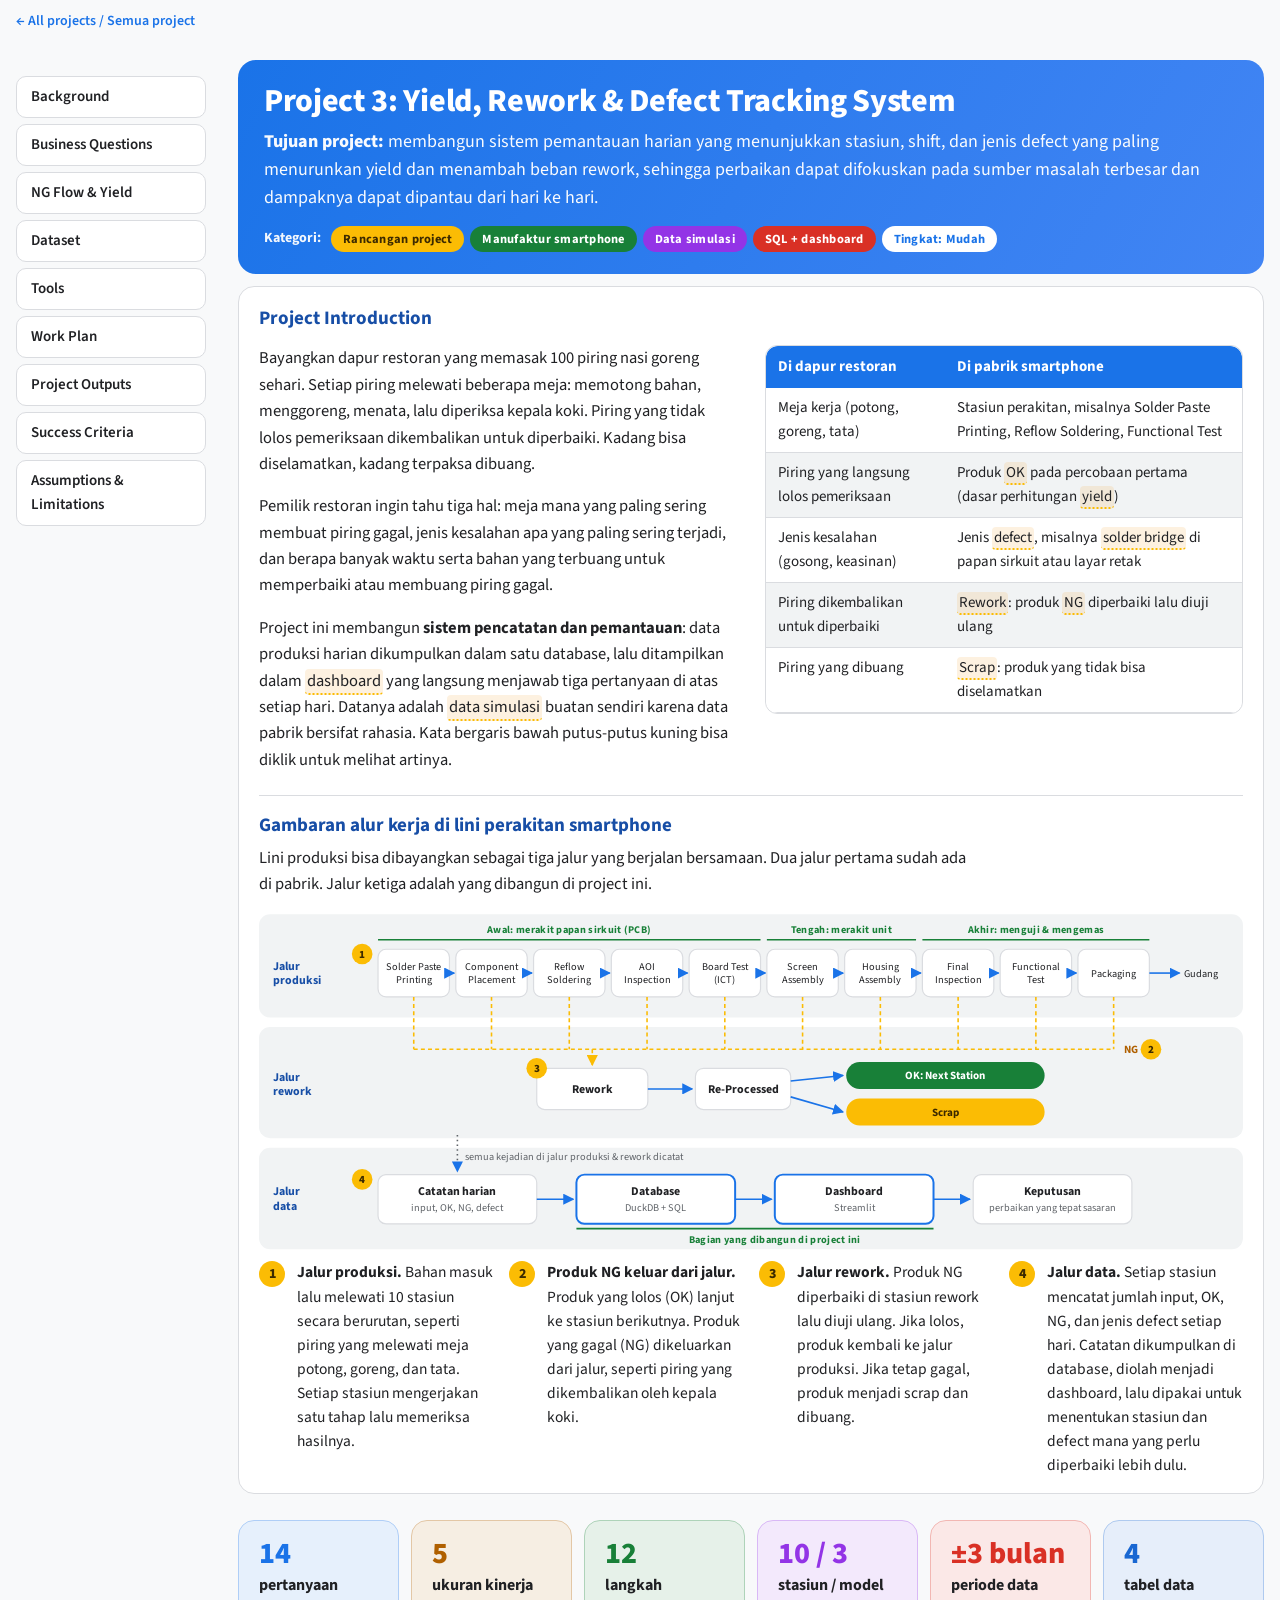
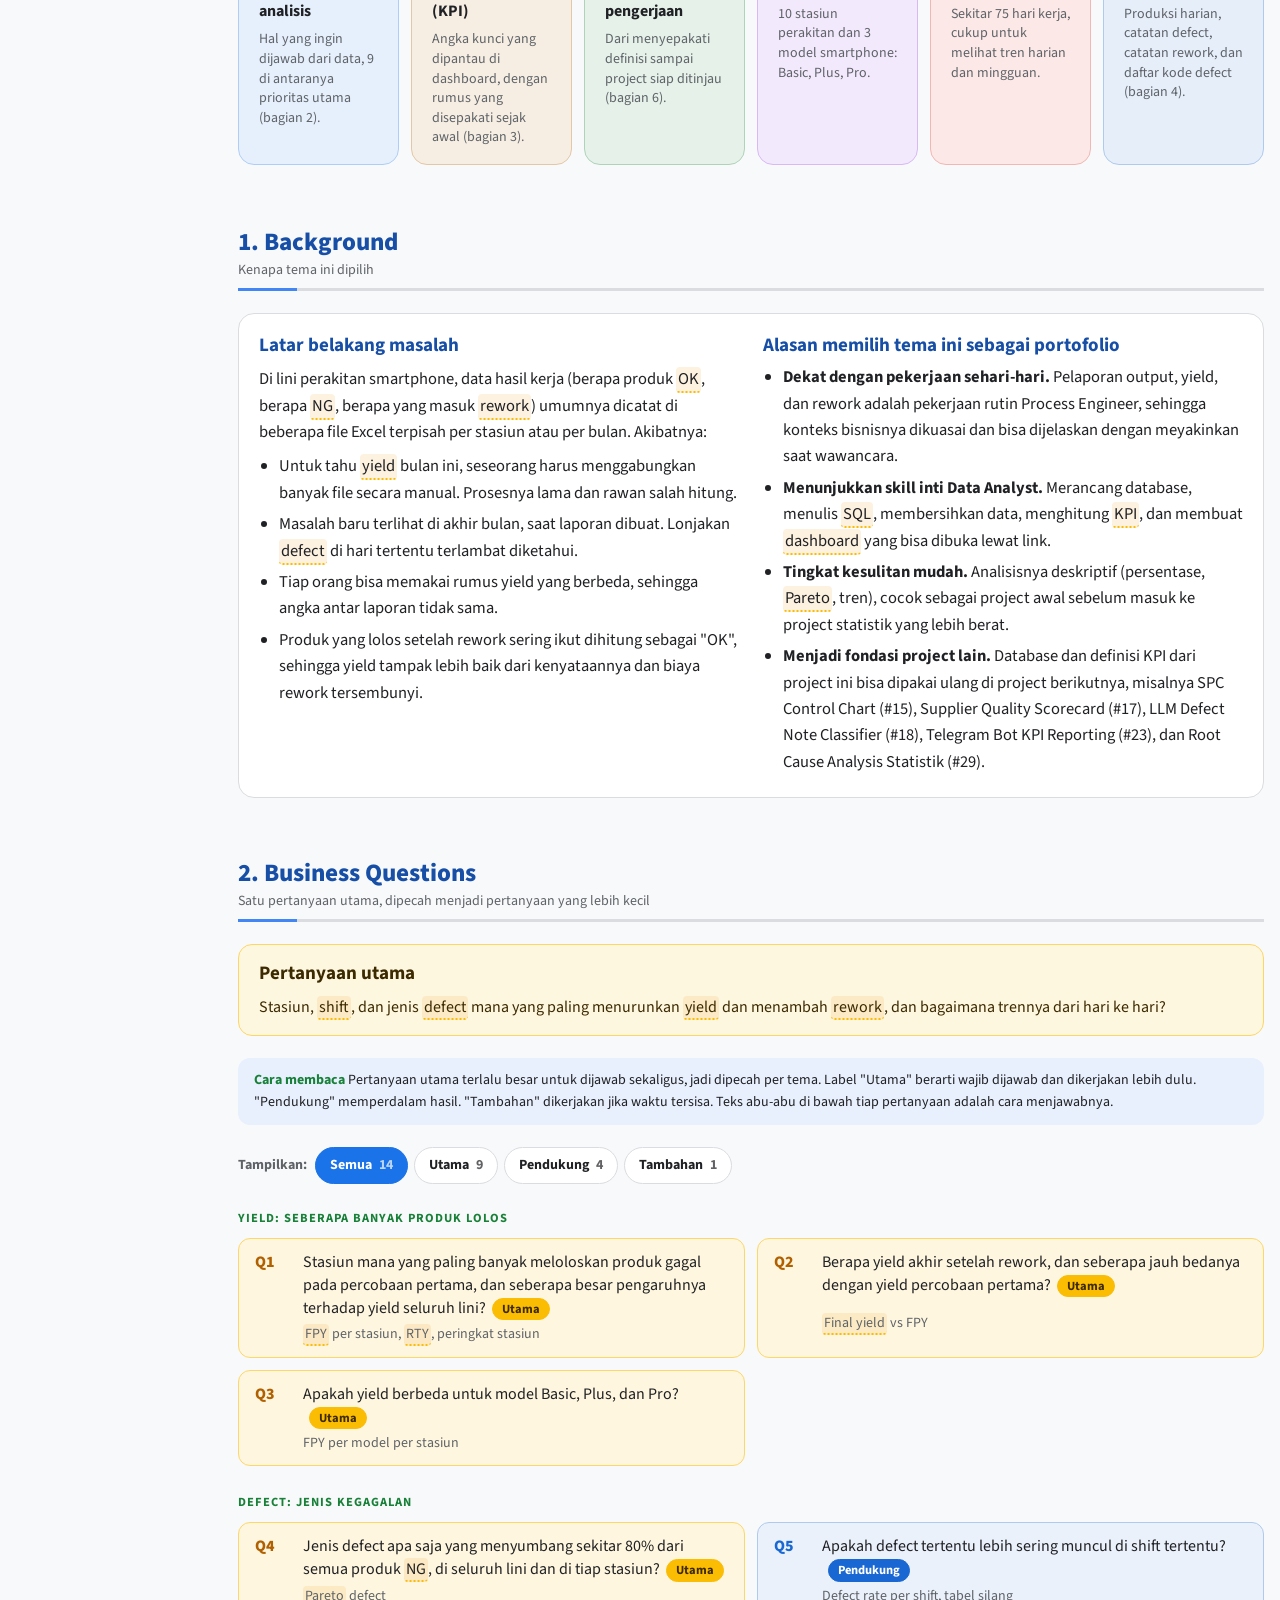
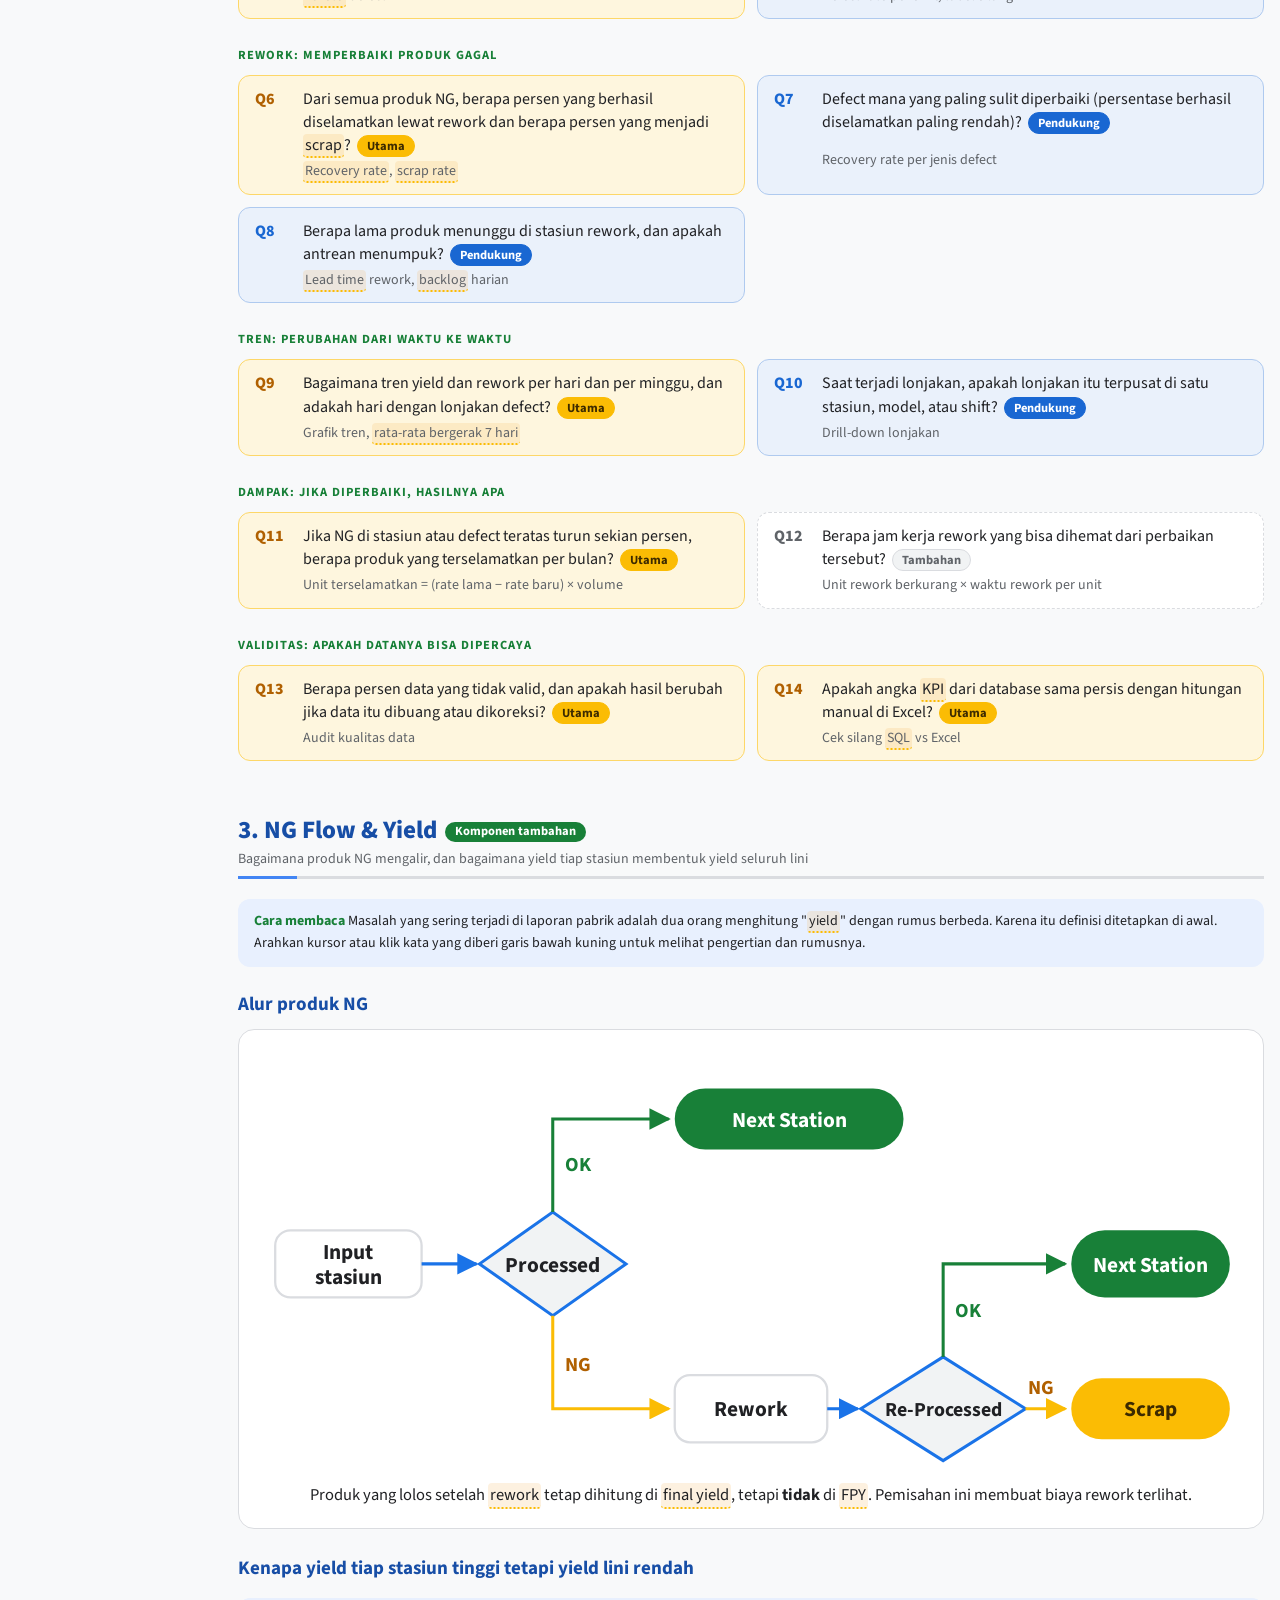
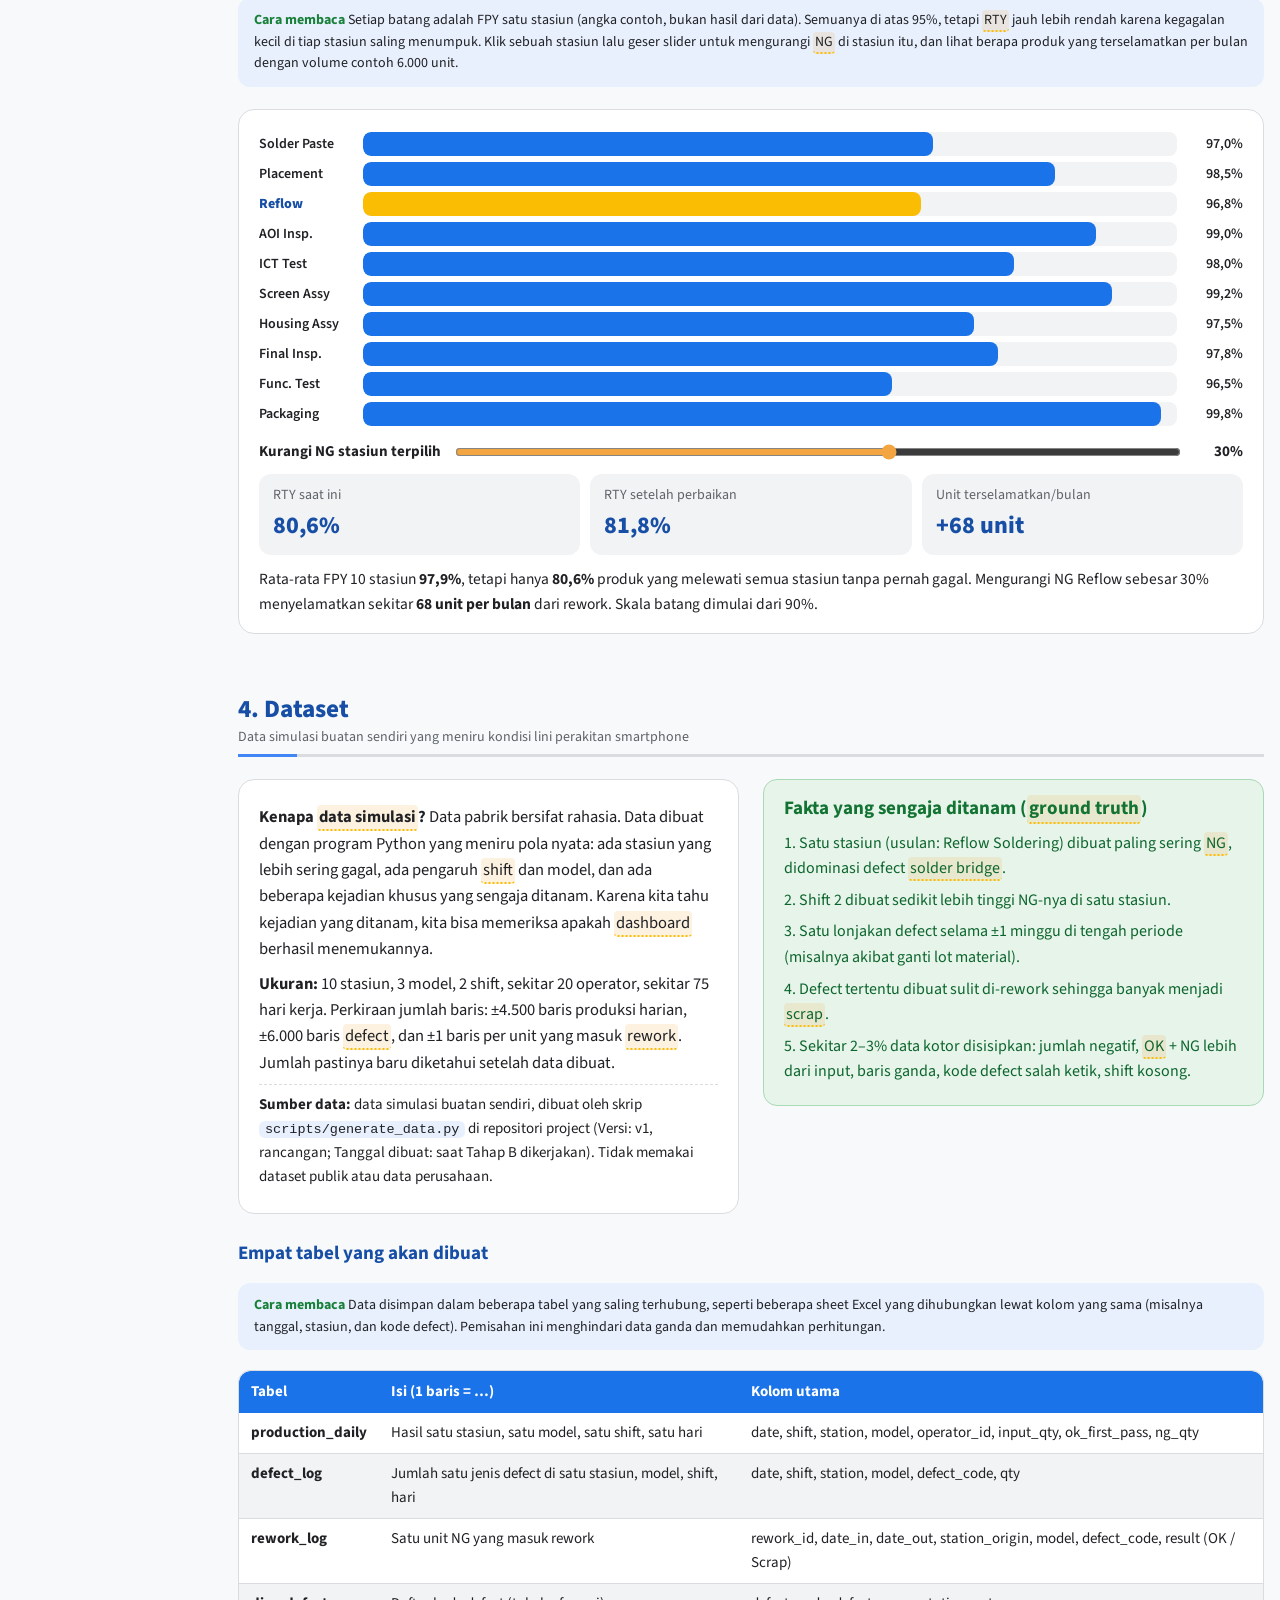
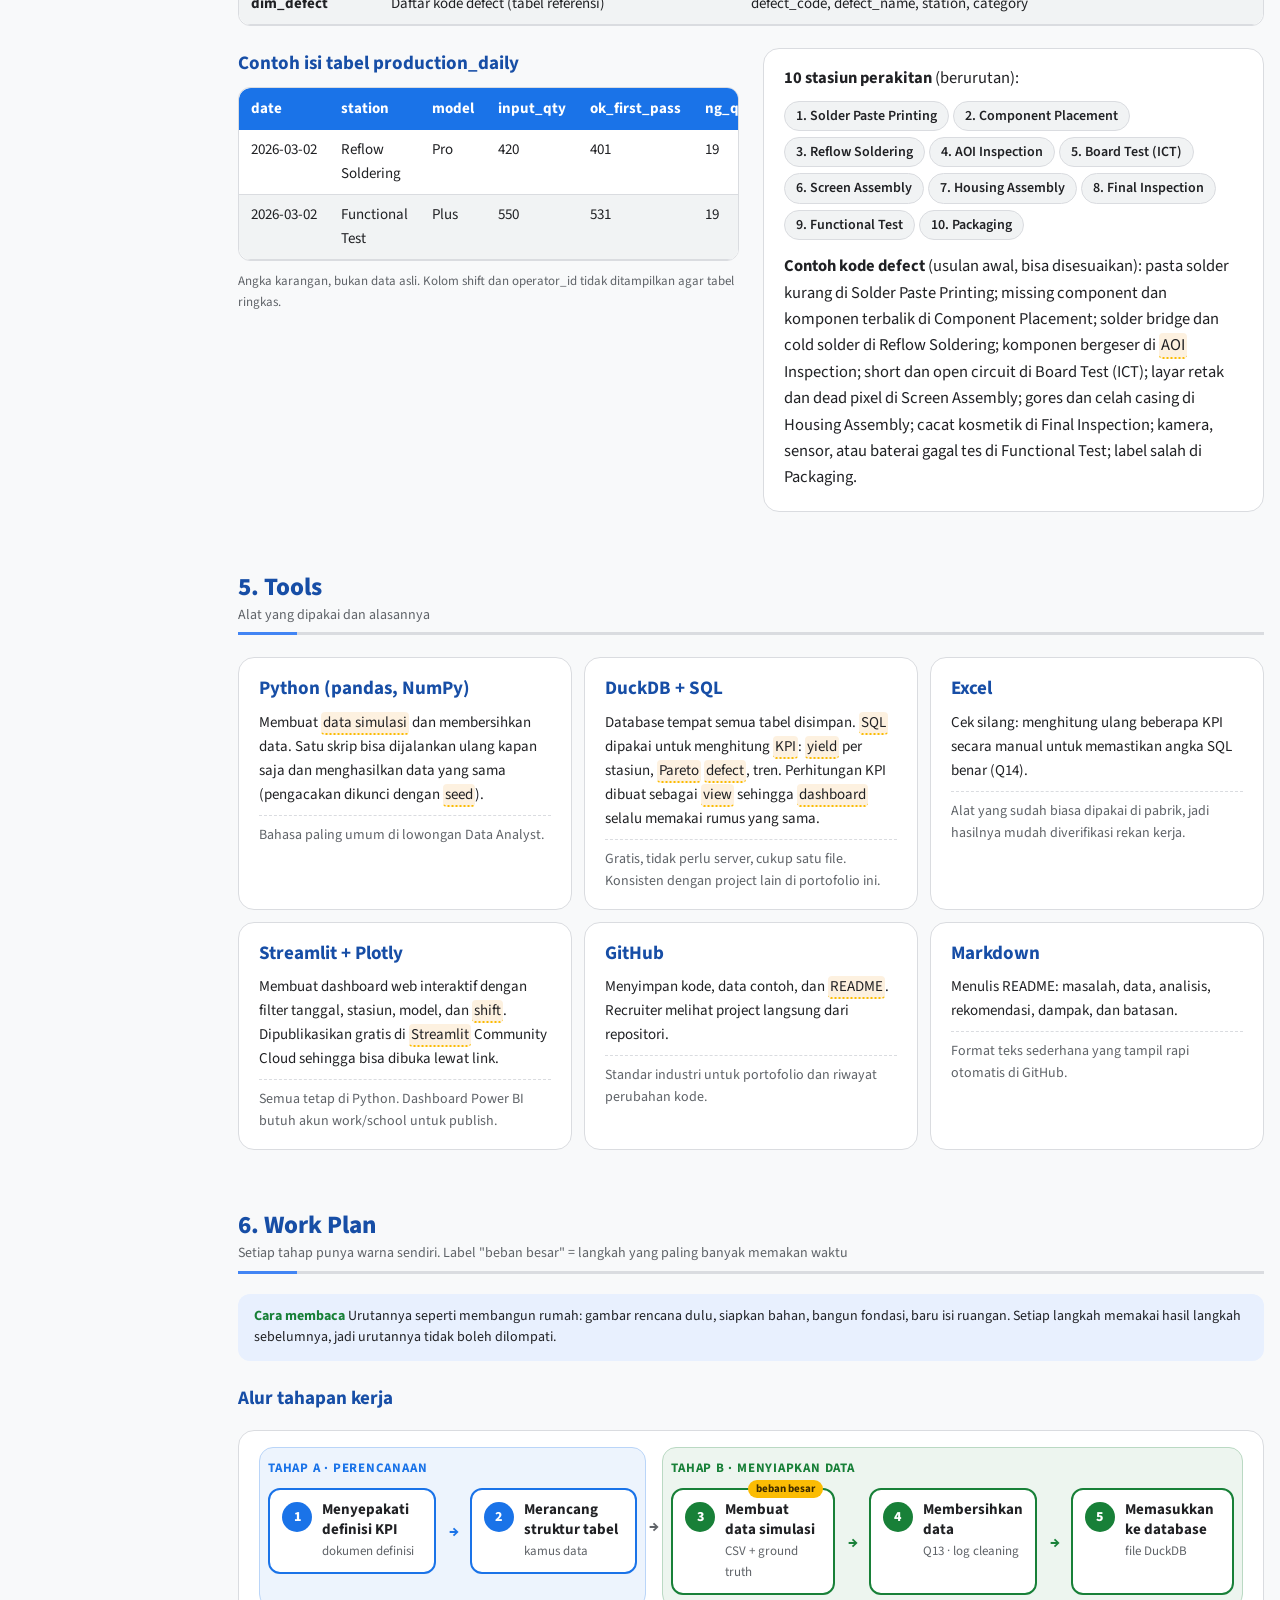
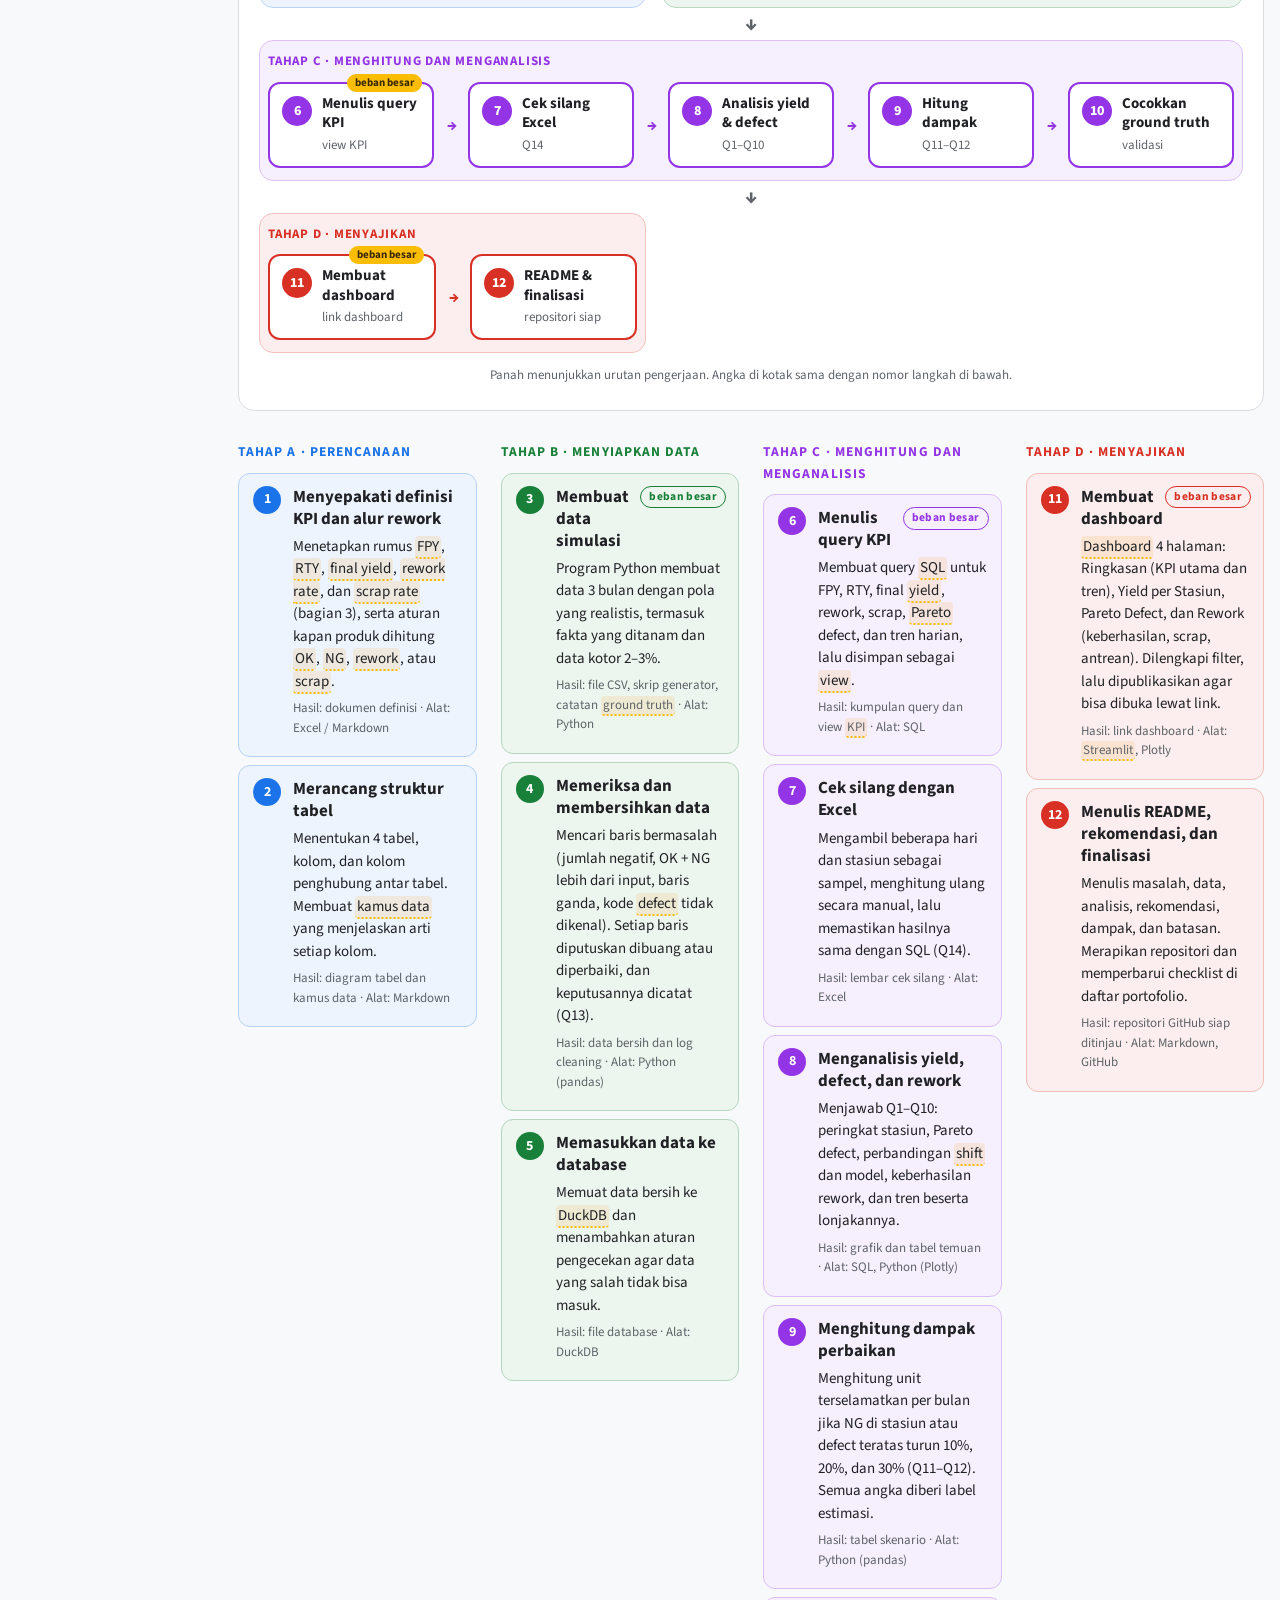
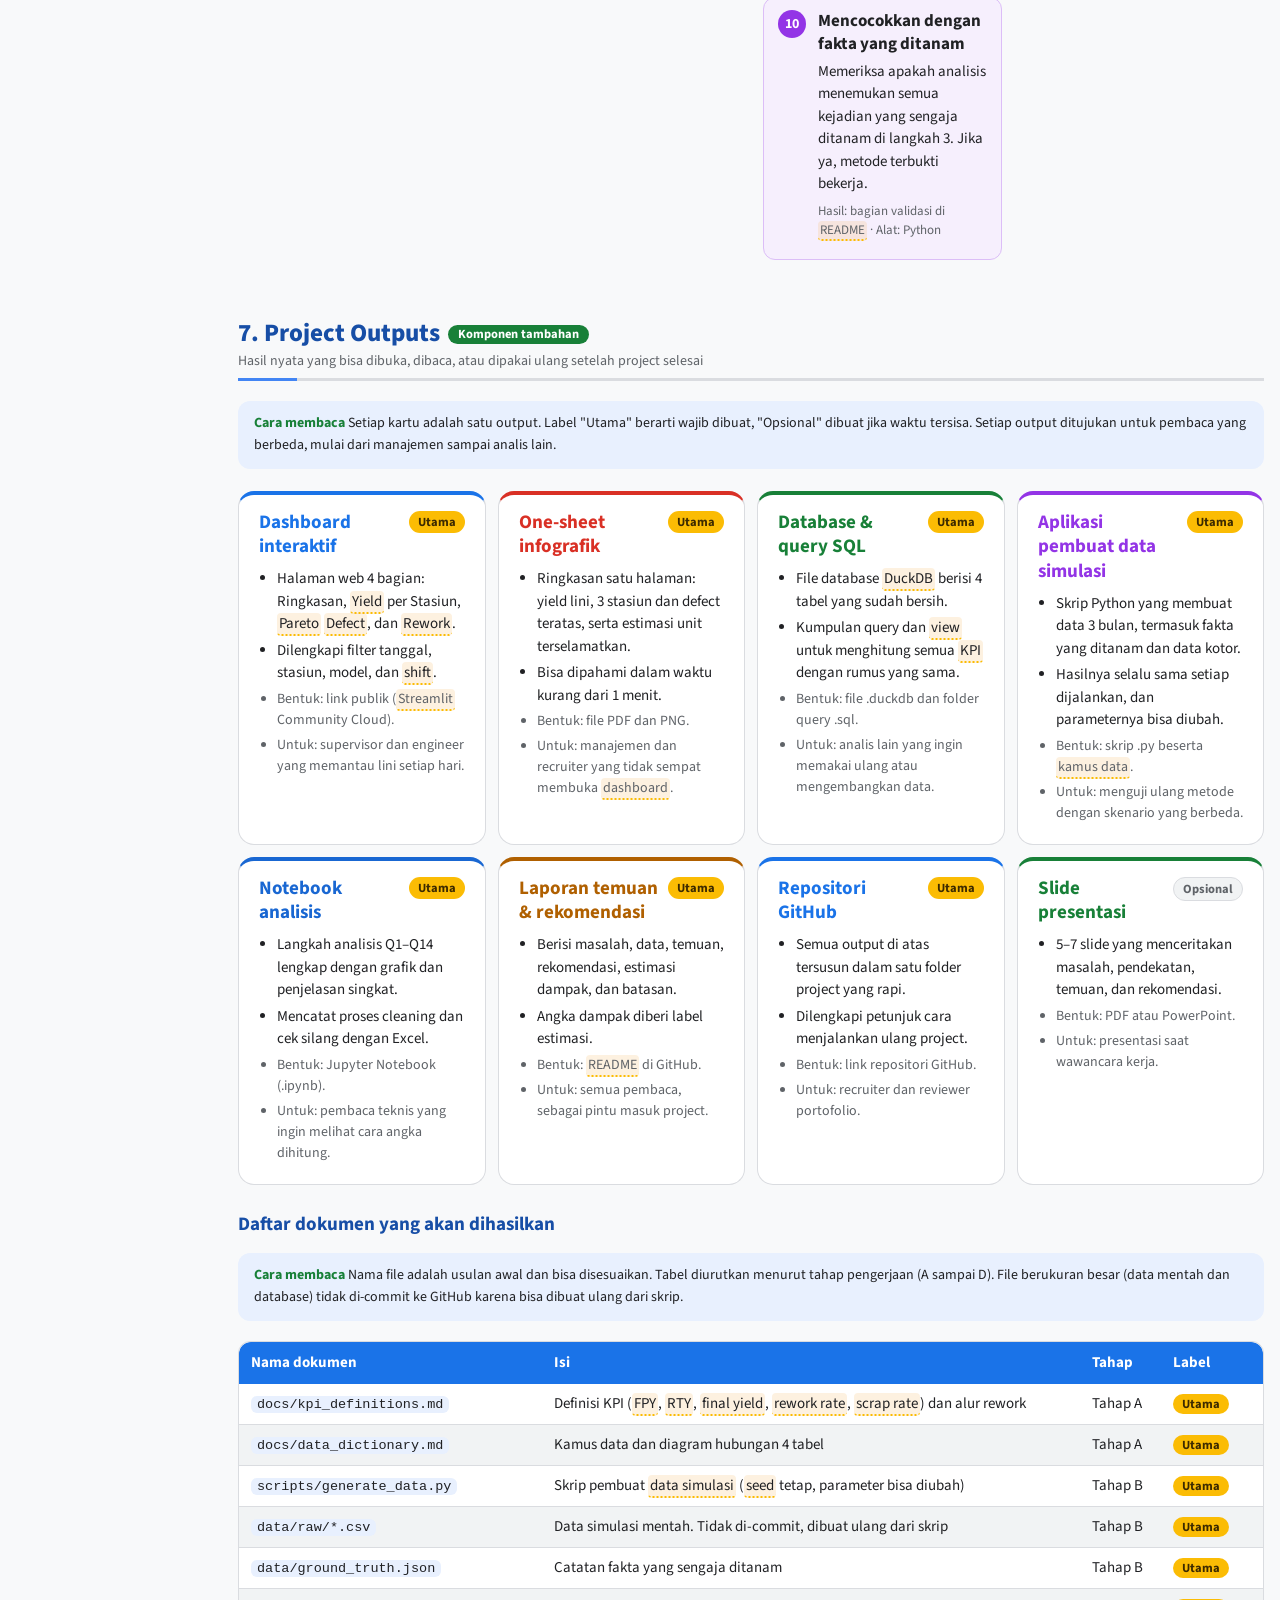
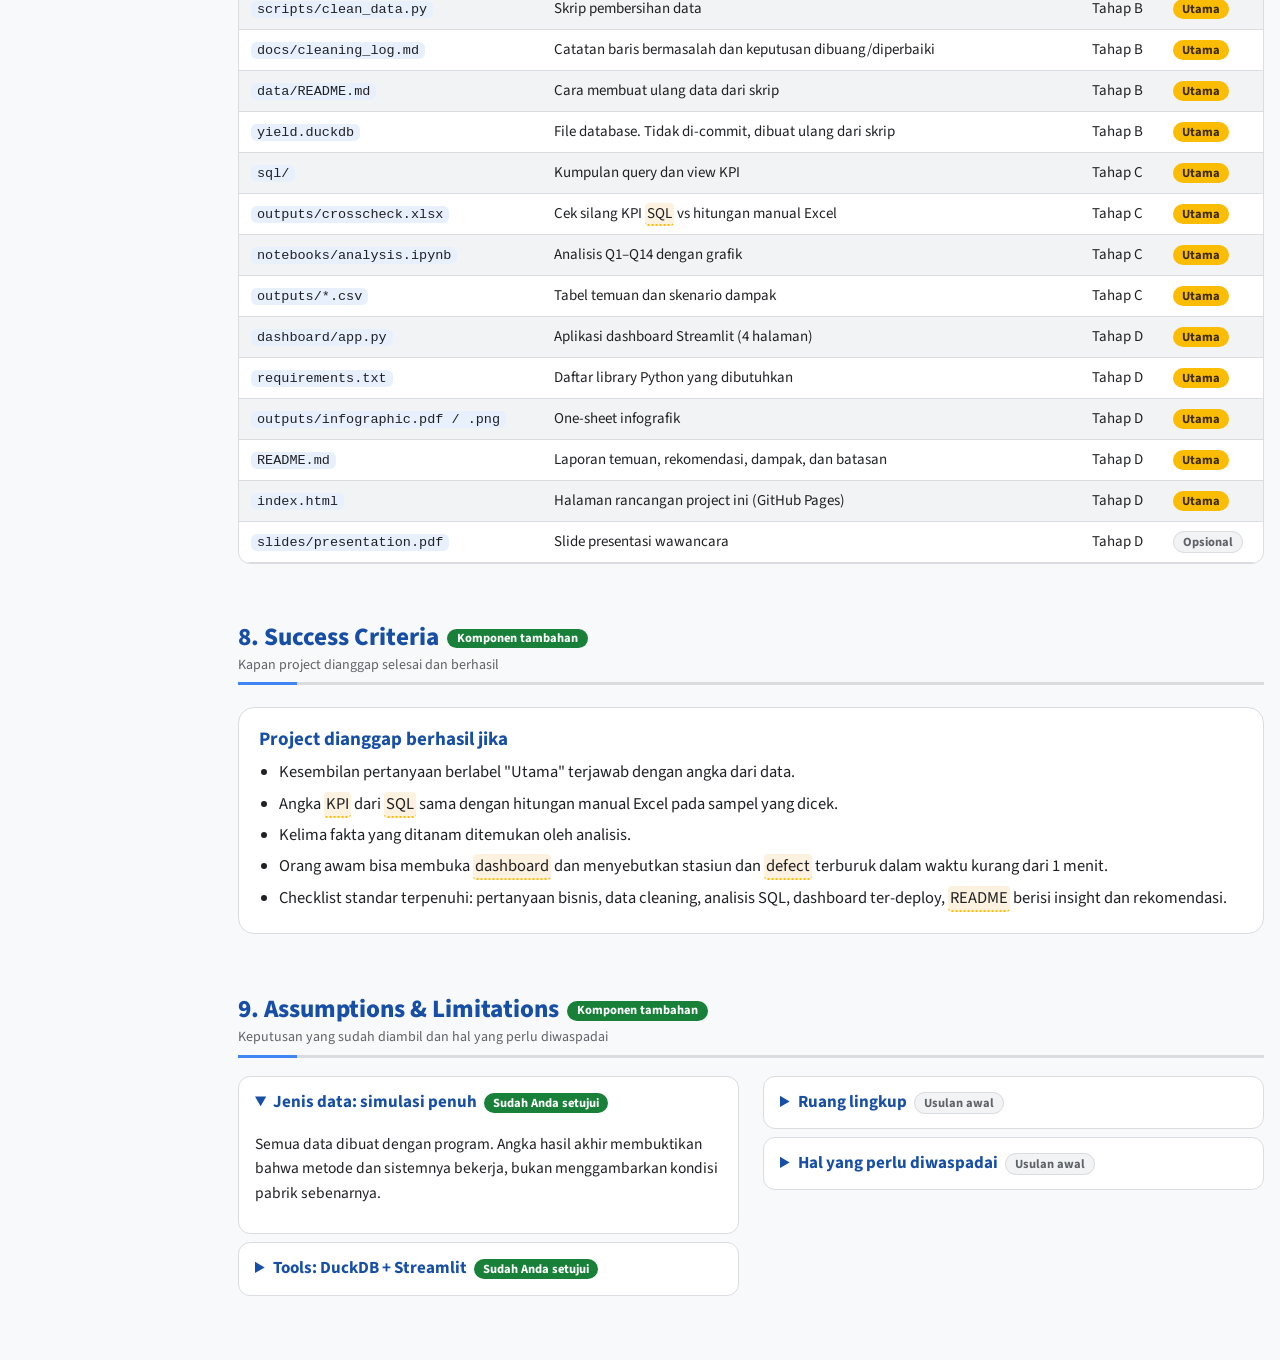
==== index.html @ 868b6bdb "Add Project 3 design page and README Co-Authored-By: Claude Opus 5.5 <noreply@anthropic.com> Claude-" ====
<!doctype html><html><head><meta charset=utf8><meta name=viewport content="width=device-width,initial-scale=1,viewport-fit=cover"><style>:root{color-scheme:light;box-sizing:border-box;padding-top:env(safe-area-inset-top,0px);padding-bottom:env(safe-area-inset-bottom,0px)}html{scroll-padding-top:env(safe-area-inset-top,0px)}body{margin:0;padding:0;font:14px -apple-system,BlinkMacSystemFont,sans-serif;background:#fff;color:#000}img{max-width:100%}[hidden]:not([hidden=until-found i]){display:none!important}</style></head><body>
<a href="https://bagusbernadi.github.io/" style="display:inline-block;margin:12px 16px;font:600 14px/1.4 'Source Sans 3',Arial,sans-serif;color:#1A73E8;text-decoration:none">← All projects / Semua project</a>
<title>Project 3: Yield, Rework &amp; Defect Tracking</title>
<meta name="claude:viewport-fit-sides" content="cover">
<meta name="description" content="Rancangan project portofolio Data Analyst: sistem pelacakan yield, rework, dan defect perakitan smartphone dengan SQL dan dashboard.">
<link rel="preconnect" href="https://fonts.googleapis.com"><link rel="preconnect" href="https://fonts.gstatic.com" crossorigin>
<link rel="stylesheet" href="https://fonts.googleapis.com/css2?family=Source+Sans+3:wght@400;600;700;800&display=swap">
<style>
/* Layout: tema terang ala Google (single theme, sengaja): latar putih keabuan, kartu putih;
   biru = struktur, kuning = penanda utama, hijau = info pendukung, merah = aksen.
   Skala huruf: H1 32 · H2 25 · H3 19 · body 16.5 · keterangan 14 · label 12.5 */
:root{color-scheme:light;
--bg:#F8F9FA;--card:#FFFFFF;--sub:#F1F3F4;--line:#DADCE0;
--ink:#202124;--head:#174EA6;--mut:#5F6368;
--navy:#1A73E8;--navy-ink:#FFFFFF;--teal:#188038;--amber:#FBBC04;--amber-ink:#3C2A00;--bar:#1A73E8;--soft:#E8F0FE;
--gb:#4285F4;--gr:#EA4335;--gy:#FBBC04;--gg:#34A853;
--navyH:#1A73E8;--amberH:#B06000;--tealH:#188038;--plumH:#9334E6;--roseH:#D93025;--skyH:#1967D2;--onph:#fff;
--f:"Source Sans 3",Calibri,Carlito,"Segoe UI",Arial,sans-serif;
--h1:clamp(26px,2.6vw,32px);--h2:clamp(21px,2vw,25px);--h3:19px;--body:16.5px;--small:14px;--label:12.5px}
[hidden]{display:none!important}
*{box-sizing:border-box}html{scroll-padding-top:64px;scroll-behavior:smooth}
body{margin:0;background:var(--bg);color:var(--ink);font:400 var(--body)/1.6 var(--f)}
body::before{content:"";position:fixed;inset:0 0 auto;height:env(safe-area-inset-top,0px);background:var(--bg);z-index:10}
main{max-width:880px;margin:0 auto;padding-block:16px 56px;padding-left:max(16px,env(safe-area-inset-left,0px));padding-right:max(16px,env(safe-area-inset-right,0px))}
b,strong{font-weight:700}
nav{position:sticky;top:env(safe-area-inset-top,0px);z-index:9;background:var(--bg);padding:8px 0;display:flex;gap:6px;overflow-x:auto}
nav a{flex:none;background:var(--card);border:1px solid var(--line);color:var(--ink);text-decoration:none;border-radius:999px;padding:6px 14px;font-size:var(--small);font-weight:600}
nav a:hover,nav a:focus-visible{background:var(--amber);border-color:var(--amber);color:var(--amber-ink);outline:none}
.banner{background:var(--navy);color:var(--navy-ink);border-radius:18px;padding:22px 26px}
.banner h1{margin:0 0 8px;font-size:var(--h1);font-weight:800;line-height:1.2;text-wrap:balance;letter-spacing:-.01em}.banner p{margin:0;font-size:18px;line-height:1.55;opacity:.97}.banner .goal b{font-weight:800}
.tags{display:flex;gap:6px;flex-wrap:wrap;margin-top:14px}
.tags{align-items:center}.tlab{font-size:var(--small);font-weight:700;margin-right:4px;opacity:.95}
.tag{border-radius:999px;padding:3px 12px;font-size:var(--label);font-weight:700;background:rgba(255,255,255,.2);letter-spacing:.02em}.tag.a{background:var(--amber);color:var(--amber-ink)}
.card{border-radius:16px;padding:16px 20px;background:var(--card);border:1px solid var(--line);margin:12px 0}
.card p{margin:8px 0}
h2{font-size:var(--h2);font-weight:800;color:var(--head);margin:48px 0 10px;padding-bottom:8px;border-bottom:2px solid var(--line);line-height:1.25;text-wrap:balance}
h2 small{display:block;font-size:var(--small);font-weight:400;color:var(--mut);margin-top:4px}
h3{font-size:var(--h3);font-weight:700;color:var(--head);margin:16px 0 6px;line-height:1.3}
.card h3:first-child,.card>div>h3:first-child{margin-top:4px}
.add{display:inline-block;vertical-align:middle;margin-left:8px;border-radius:999px;padding:2px 10px;font-size:var(--label);font-weight:700;background:var(--teal);color:#fff}
.how{background:var(--soft);border-radius:12px;padding:12px 16px;margin:10px 0;font-size:var(--small);line-height:1.55;color:var(--ink)}.how::before{content:"Cara membaca ";font-weight:700;color:var(--teal)}
.callout{border-radius:14px;padding:14px 20px;margin:12px 0;font-size:16px}.callout h4{margin:0 0 6px;font-size:var(--h3);font-weight:700}.callout p{margin:6px 0}
.callout.a{background:var(--amber);color:var(--amber-ink)}.callout.g{background:var(--teal);color:#fff}
.kpis{display:grid;grid-template-columns:repeat(3,1fr);gap:12px;margin:14px 0}.kpis .card{margin:0}
.kpi .v{font-size:30px;font-weight:800;display:block;line-height:1.15;color:var(--head);font-variant-numeric:tabular-nums}.kpi .l{display:block;font-weight:700;font-size:16px;margin-top:2px}.kpi .d{display:block;font-size:var(--small);line-height:1.4;margin-top:6px;color:var(--mut)}
.kpi.t{background:var(--teal);border-color:var(--teal);color:#fff}.kpi.am{background:var(--amber);border-color:var(--amber);color:var(--amber-ink)}
.kpi.t .v,.kpi.t .d,.kpi.am .v,.kpi.am .d{color:inherit}
table{border-collapse:collapse;width:100%;font-size:15px;background:var(--card);border-radius:12px;overflow:hidden}
th{background:var(--navy);color:var(--navy-ink);padding:9px 12px;text-align:left;vertical-align:top;font-weight:700}
td{padding:8px 12px;border-bottom:1px solid var(--line);vertical-align:top}
tr:nth-child(odd) td{background:var(--sub)}
.scroll{overflow-x:auto;border:1px solid var(--line);border-radius:12px;margin:10px 0}
.q{background:var(--card);border:1px solid var(--line);border-radius:12px;padding:12px 16px;margin:6px 0;display:grid;grid-template-columns:40px 1fr;gap:4px 8px;font-size:16px;line-height:1.45}
.q .id{font-weight:800;color:var(--head)}.q .m{grid-column:2;font-size:var(--small);color:var(--mut)}
.pri{display:inline-block;border-radius:999px;padding:1px 9px;font-size:var(--label);font-weight:700;margin-left:6px;background:var(--sub);border:1px solid var(--line);color:var(--mut)}.pri.M{background:var(--amber);border-color:var(--amber);color:var(--amber-ink)}.pri.S{background:var(--navy);border-color:var(--navy);color:#fff}
.theme{font-size:var(--label);font-weight:700;color:var(--teal);margin:20px 0 4px;text-transform:uppercase;letter-spacing:.08em}
.flow{display:flex;flex-wrap:wrap;align-items:center;gap:6px;margin:8px 0}
.flow span{border-radius:999px;padding:5px 12px;font-size:var(--small);font-weight:700;background:var(--sub);border:1px solid var(--line)}
.flow span.ng{background:var(--amber);border-color:var(--amber);color:var(--amber-ink)}.flow span.ok{background:var(--teal);border-color:var(--teal);color:#fff}.flow i{font-style:normal;color:var(--mut);font-size:var(--small)}
.row{display:flex;align-items:center;gap:8px;margin:6px 0;width:100%;font:inherit;font-size:var(--small);color:var(--ink);background:none;border:0;padding:0;cursor:pointer;text-align:left}
.row .n{width:96px;flex:none;font-weight:600}.row .tr{flex:1;background:var(--sub);border-radius:8px;height:24px;position:relative;overflow:hidden}
.row .b{position:absolute;left:0;top:0;bottom:0;border-radius:8px;background:var(--bar);transition:width .25s}
.row.sel .b{background:var(--amber)}.row.sel .n{color:var(--head);font-weight:800}
.row .c{width:58px;text-align:right;flex:none;font-variant-numeric:tabular-nums;font-weight:600}
.row:focus-visible{outline:3px solid var(--amber);outline-offset:2px;border-radius:8px}
.ctl{display:flex;align-items:center;gap:12px;margin:14px 0 10px;font-weight:700;font-size:15px}.ctl input{flex:1;accent-color:#F2A541}.ctl output{min-width:48px;text-align:right}
.res{display:grid;grid-template-columns:repeat(3,1fr);gap:10px;margin-top:10px}.res div{background:var(--sub);border-radius:12px;padding:10px 14px;font-size:var(--small);color:var(--mut)}.res b{display:block;font-size:24px;font-weight:800;color:var(--head);font-variant-numeric:tabular-nums}
.steps{counter-reset:s;display:grid;gap:8px;margin:10px 0;padding:0;list-style:none}
.steps li{background:var(--card);border:1px solid var(--line);border-radius:12px;padding:12px 14px 12px 54px;position:relative}
.steps li::before{counter-increment:s;content:counter(s);position:absolute;left:14px;top:12px;width:28px;height:28px;border-radius:50%;background:var(--navy);color:#fff;font-weight:700;display:grid;place-items:center;font-size:14px}
.steps li.L::before{background:var(--amber);color:var(--amber-ink)}
.steps b.t{display:block;font-size:17px;color:var(--head);line-height:1.3}.steps p{margin:6px 0;font-size:15px;line-height:1.5}.steps .meta{font-size:13px;color:var(--mut)}
.phase{font-size:var(--label);font-weight:700;color:var(--teal);margin:18px 0 0;text-transform:uppercase;letter-spacing:.08em}
.tools{display:grid;grid-template-columns:repeat(2,1fr);gap:12px;margin:12px 0}.tools .card{margin:0}
.tools b{display:block;font-size:var(--h3);color:var(--head)}.tools .r{font-size:15px;margin:6px 0 0}.tools .alt{font-size:var(--small);color:var(--mut);margin:8px 0 0;padding-top:8px;border-top:1px dashed var(--line)}
details{background:var(--card);border:1px solid var(--line);border-radius:12px;padding:12px 16px;margin:8px 0}summary{cursor:pointer;font-weight:700;font-size:17px;color:var(--head)}details p{font-size:15.5px}
.pill{border-radius:999px;padding:1px 9px;font-size:var(--label);font-weight:700;background:var(--teal);color:#fff;margin-left:4px}.pill.d{background:var(--sub);border:1px solid var(--line);color:var(--mut)}
.chip{display:inline-block;border-radius:999px;padding:3px 11px;margin:3px 4px 3px 0;font-size:var(--small);font-weight:600;background:var(--sub);border:1px solid var(--line)}
.tm{border-bottom:2px dotted var(--amber);background:rgba(242,165,65,.16);border-radius:4px;padding:0 2px;cursor:help}
#tip{position:fixed;display:none;max-width:320px;white-space:pre-line;background:#202124;color:#fff;padding:10px 12px;border-radius:12px;font-size:var(--small);line-height:1.4;z-index:20;box-shadow:0 6px 20px rgba(0,0,0,.25)}
ul.tight{margin:6px 0;padding-left:20px}ul.tight li{margin:5px 0}
.intro>.layout{grid-column:1/-1}
.layout{margin-top:14px;padding-top:14px;border-top:1px solid var(--line)}.layout .lead{margin:4px 0 10px;max-width:90ch}
.figw{overflow-x:auto;margin:8px 0}.figw svg{display:block;width:100%;min-width:860px;height:auto;font-family:var(--f)}
.figw .lane{fill:var(--sub)}.figw .box{fill:var(--card);stroke:var(--line);stroke-width:1.5}.figw .box.hi{stroke:var(--bar);stroke-width:2.5}
.figw text{fill:var(--ink)}.figw .ln{font-size:15px;font-weight:700;fill:var(--head)}.figw .gl{font-size:13px;font-weight:700;fill:var(--teal);letter-spacing:.03em}
.figw .bt{font-size:13px}.figw .b{font-size:15px;font-weight:700}.figw .st{font-size:13px;fill:var(--mut)}
.figw .grp{stroke:var(--teal);stroke-width:2}.figw .ar{stroke:var(--bar);stroke-width:2}.figw .ah{fill:var(--bar)}
.figw .ng,.figw .ngs{stroke:var(--amber);stroke-width:2;stroke-dasharray:5 4}.figw .aha{fill:var(--amber)}.figw .nl{font-size:14px;font-weight:700;fill:var(--amberH)}
.figw .dt{stroke:var(--mut);stroke-width:2;stroke-dasharray:2 4}
.figw .okb{fill:var(--teal)}.figw .scb{fill:var(--amber)}.figw .wt{fill:#fff;font-size:14px;font-weight:700}.figw .at{fill:var(--amber-ink);font-size:14px;font-weight:700}
.figw .mk{fill:var(--amber)}.figw .mt{fill:var(--amber-ink);font-size:14px;font-weight:800}
.legend{counter-reset:l;list-style:none;padding:0;margin:10px 0 0;display:grid;gap:10px}
.legend li{counter-increment:l;position:relative;padding-left:38px;font-size:15.5px;line-height:1.55}
.legend li::before{content:counter(l);position:absolute;left:0;top:1px;width:26px;height:26px;border-radius:50%;background:var(--amber);color:var(--amber-ink);font-weight:800;font-size:14px;display:grid;place-items:center}
@media (min-width:1000px){.legend{grid-template-columns:repeat(4,1fr);gap:16px}}
.kpi{--h:var(--navyH);background:color-mix(in srgb,var(--h) 11%,var(--card));border-color:color-mix(in srgb,var(--h) 35%,var(--card))}
.kpi .v{color:var(--h)}.kpi .l{color:var(--ink)}.kpi .d{color:var(--mut)}
.q[data-p="M"]{background:color-mix(in srgb,var(--amber) 13%,var(--card));border-color:color-mix(in srgb,var(--amber) 60%,var(--card))}
.q[data-p="S"]{background:color-mix(in srgb,var(--skyH) 9%,var(--card));border-color:color-mix(in srgb,var(--skyH) 35%,var(--card))}
.q[data-p="N"]{border-style:dashed}
.q[data-p="M"] .id{color:var(--amberH)}.q[data-p="S"] .id{color:var(--skyH)}.q[data-p="N"] .id{color:var(--mut)}
.pri.S{background:var(--skyH);border-color:var(--skyH);color:var(--onph)}
.fbar{display:flex;flex-wrap:wrap;align-items:center;gap:6px;margin:12px 0 4px}.fbar span{font-size:var(--small);font-weight:700;color:var(--mut);margin-right:2px}
.fb{font:inherit;font-size:var(--small);font-weight:700;cursor:pointer;border-radius:999px;padding:6px 14px;border:1px solid var(--line);background:var(--card);color:var(--ink)}
.fb i{font-style:normal;opacity:.7;margin-left:4px}.fb:hover{border-color:var(--bar)}.fb:focus-visible{outline:3px solid var(--amber);outline-offset:2px}
.fb.on{background:var(--navy);border-color:var(--navy);color:#fff}.fb.on[data-f="M"]{background:var(--amber);border-color:var(--amber);color:var(--amber-ink)}.fb.on[data-f="S"]{background:var(--skyH);border-color:var(--skyH);color:var(--onph)}
.defs p{margin:0 0 12px}.defs p:last-child{margin:0}
.fx{display:inline-block;margin:2px 0;padding:1px 9px;border-radius:8px;background:color-mix(in srgb,var(--tealH) 12%,var(--card));border:1px solid color-mix(in srgb,var(--tealH) 40%,var(--card));color:var(--tealH);font-weight:700;font-size:15px;white-space:normal}
.figw.fl svg{min-width:520px;max-width:1000px;margin:0 auto}.flowfull .card{padding:20px 24px}.flowfull .card>p{text-align:center;margin:12px 0 0}.figw .dia{fill:var(--sub);stroke:var(--bar);stroke-width:2}.figw .b2{font-size:14px;font-weight:700}
.figw .arT{fill:none;stroke:var(--teal);stroke-width:2}.figw .aht{fill:var(--teal)}.figw .arA{fill:none;stroke:var(--amber);stroke-width:2}.figw .aha2{fill:var(--amber)}
.figw .lt{font-size:13px;font-weight:700;fill:var(--tealH)}.figw .la{font-size:13px;font-weight:700;fill:var(--amberH)}
.ph .phase{color:var(--ph);font-size:13.5px}
.ph .steps li{background:color-mix(in srgb,var(--ph) 8%,var(--card));border-color:color-mix(in srgb,var(--ph) 32%,var(--card))}
.ph .steps li::before,.ph .steps li.L::before{background:var(--ph);color:var(--onph)}
.ph .steps b.t{color:var(--ink)}
.steps li.L::after{content:"beban besar";position:absolute;right:12px;top:12px;font-size:11.5px;font-weight:700;letter-spacing:.03em;padding:1px 8px;border-radius:999px;border:1px solid var(--ph,var(--amber));color:var(--ph,var(--amber))}
.steps li.L b.t{padding-right:84px}
.banner{background:linear-gradient(120deg,#1A73E8,#4285F4)}
h2{border-bottom:3px solid transparent;border-image:linear-gradient(90deg,var(--gb) 0 60px,var(--line) 60px) 1}
nav a:nth-child(4n+1):hover{background:var(--gb);border-color:var(--gb);color:#fff}nav a:nth-child(4n+2):hover{background:var(--gr);border-color:var(--gr);color:#fff}nav a:nth-child(4n+4):hover{background:var(--gg);border-color:var(--gg);color:#fff}
.callout.g{background:#E6F4EA;color:#0D652D;border:1px solid #A8DAB5}.callout.g h4{color:#137333}
.callout.a{background:#FEF7E0;color:#3C2A00;border:1px solid #FDD663}
.outs{display:grid;gap:12px;margin:12px 0}.outs .card{margin:0}
.out{--h:var(--navyH);border-top:4px solid var(--h)}
.out .oh{display:flex;align-items:flex-start;justify-content:space-between;gap:8px}.out .oh b{font-size:var(--h3);color:var(--h);line-height:1.3}
.ob{flex:none;border-radius:999px;padding:1px 9px;font-size:var(--label);font-weight:700;background:var(--amber);color:var(--amber-ink)}.ob.opt{background:var(--sub);border:1px solid var(--line);color:var(--mut)}
.out ul{margin:8px 0 0;padding-left:18px;font-size:15px;line-height:1.5}.out li{margin:4px 0}
.out li:nth-last-child(-n+2){color:var(--mut);font-size:14px}
@media (min-width:700px){.outs{grid-template-columns:repeat(2,1fr)}}
@media (min-width:1280px){.outs{grid-template-columns:repeat(4,1fr)}}
.tag.c1{background:#188038;color:#fff}.tag.c2{background:#9334E6;color:#fff}.tag.c3{background:#D93025;color:#fff}.tag.c4{background:#fff;color:#1A73E8}
.sample td:first-child{white-space:nowrap}.src{border-top:1px dashed var(--line);padding-top:8px;font-size:15px}.src code{font-size:13.5px;background:var(--soft);padding:1px 6px;border-radius:6px}.note{font-size:13px;color:var(--mut);margin:6px 0 0}
.wf{display:grid;gap:4px}
.wl{--c:var(--navyH);position:relative;background:color-mix(in srgb,var(--c) 8%,var(--card));border:1px solid color-mix(in srgb,var(--c) 30%,var(--card));border-radius:14px;padding:10px 12px 12px}
.wl h4{margin:0 0 10px;font-size:13px;font-weight:700;text-transform:uppercase;letter-spacing:.06em;color:var(--c)}
.ws{display:grid;gap:22px}
.wb{position:relative;background:var(--card);border:2px solid var(--c);border-radius:12px;padding:10px 12px 10px 52px;min-height:62px}
.wb .n{position:absolute;left:12px;top:12px;width:30px;height:30px;border-radius:50%;background:var(--c);color:var(--onph);font-weight:800;font-size:14px;display:grid;place-items:center}
.wb b{display:block;font-size:15px;line-height:1.3}.wb .s{display:block;font-size:13px;color:var(--mut);margin-top:2px}
.wb.L::before{content:"beban besar";position:absolute;top:-10px;right:10px;background:var(--amber);color:var(--amber-ink);font-size:11px;font-weight:700;padding:0 8px;border-radius:999px;line-height:18px}
.wb:not(:last-child)::after{content:"↓";position:absolute;left:50%;bottom:-21px;transform:translateX(-50%);color:var(--c);font-weight:800;font-size:16px;line-height:1}
.wa{text-align:center;font-weight:800;font-size:20px;color:var(--mut);line-height:1.2}
.wrow,.wrow1{display:grid;gap:4px}
.wrow>.wl:first-child{margin-bottom:24px}.wrow>.wl:first-child::after{content:"↓";position:absolute;left:50%;bottom:-24px;transform:translateX(-50%);font-weight:800;font-size:20px;color:var(--mut)}
@media (min-width:1200px){
.wrow{grid-template-columns:2fr 3fr;gap:30px}.wrow>.wl:first-child{margin-bottom:0}.wrow>.wl:first-child::after{content:"→";left:auto;right:-24px;bottom:auto;top:50%;transform:translateY(-50%)}
.wrow1{grid-template-columns:2fr 3fr}
.ws{grid-template-columns:repeat(var(--k),1fr);gap:26px}
.wb:not(:last-child)::after{content:"→";left:auto;right:-25px;bottom:auto;top:50%;transform:translateY(-50%)}
.wl{padding-left:8px;padding-right:8px}.ws{gap:34px}
.wrow,.wrow1{gap:16px}.wrow>.wl:first-child::after{right:-14px;font-size:16px}
}
.docs code{font-size:13.5px;background:var(--soft);padding:1px 6px;border-radius:6px;white-space:nowrap}.docs td:nth-child(3){white-space:nowrap}
/* layar lebar: nav jadi sidebar, konten dibagi kolom */
.two{display:grid;gap:0 24px;align-items:start}.two>*{min-width:0}
.qgrid{display:grid;gap:0 12px}.qgrid>*{min-width:0}
@media (min-width:1000px){
main{max-width:1480px}
.two,.qgrid{grid-template-columns:1fr 1fr}.qgrid .theme{grid-column:1/-1}
.kpis{grid-template-columns:repeat(6,1fr)}.tools{grid-template-columns:repeat(3,1fr)}
.intro{display:grid;grid-template-columns:1fr 1fr;column-gap:28px;align-items:start}.intro h3{grid-column:1/-1}.intro>p{grid-column:1}.intro>.scroll{grid-column:2;grid-row:2/span 3;margin-top:8px}
.phases{display:grid;grid-template-columns:repeat(2,1fr);gap:0 24px}.phases>*{min-width:0}
}
@media (min-width:1280px){
main{display:grid;grid-template-columns:190px minmax(0,1fr);column-gap:32px}
main>*{grid-column:2}
main>nav{grid-column:1;grid-row:1/span 60;align-self:start;flex-direction:column;padding-top:16px}
main>nav a{border-radius:10px;font-size:15px;padding:8px 14px}
.phases{grid-template-columns:repeat(4,1fr)}
}
@media (max-width:620px){.kpis,.res{grid-template-columns:1fr 1fr}.tools{grid-template-columns:1fr}.row .n{width:78px}.banner{padding:18px}}
@media (prefers-reduced-motion:reduce){html{scroll-behavior:auto}.row .b{transition:none}}
</style>

<main>
<nav aria-label="Section navigation"><a href="#s1">Background</a><a href="#s2">Business Questions</a><a href="#s3">NG Flow &amp; Yield</a><a href="#s4">Dataset</a><a href="#s5">Tools</a><a href="#s6">Work Plan</a><a href="#s7">Project Outputs</a><a href="#s8">Success Criteria</a><a href="#s9">Assumptions &amp; Limitations</a></nav>

<header class="banner"><h1>Project 3: Yield, Rework &amp; Defect Tracking System</h1>
<p class="goal"><b>Tujuan project:</b> membangun sistem pemantauan harian yang menunjukkan stasiun, shift, dan jenis defect yang paling menurunkan yield dan menambah beban rework, sehingga perbaikan dapat difokuskan pada sumber masalah terbesar dan dampaknya dapat dipantau dari hari ke hari.</p>
<div class="tags"><span class="tlab">Kategori:</span><span class="tag a">Rancangan project</span><span class="tag c1">Manufaktur smartphone</span><span class="tag c2">Data simulasi</span><span class="tag c3">SQL + dashboard</span><span class="tag c4">Tingkat: Mudah</span></div></header>

<section class="card intro">
<h3>Project Introduction</h3>
<p>Bayangkan dapur restoran yang memasak 100 piring nasi goreng sehari. Setiap piring melewati beberapa meja: memotong bahan, menggoreng, menata, lalu diperiksa kepala koki. Piring yang tidak lolos pemeriksaan dikembalikan untuk diperbaiki. Kadang bisa diselamatkan, kadang terpaksa dibuang.</p>
<p>Pemilik restoran ingin tahu tiga hal: meja mana yang paling sering membuat piring gagal, jenis kesalahan apa yang paling sering terjadi, dan berapa banyak waktu serta bahan yang terbuang untuk memperbaiki atau membuang piring gagal.</p>
<div class="scroll"><table><tr><th>Di dapur restoran</th><th>Di pabrik smartphone</th></tr>
<tr><td>Meja kerja (potong, goreng, tata)</td><td>Stasiun perakitan, misalnya Solder Paste Printing, Reflow Soldering, Functional Test</td></tr>
<tr><td>Piring yang langsung lolos pemeriksaan</td><td>Produk OK pada percobaan pertama (dasar perhitungan yield)</td></tr>
<tr><td>Jenis kesalahan (gosong, keasinan)</td><td>Jenis defect, misalnya solder bridge di papan sirkuit atau layar retak</td></tr>
<tr><td>Piring dikembalikan untuk diperbaiki</td><td>Rework: produk NG diperbaiki lalu diuji ulang</td></tr>
<tr><td>Piring yang dibuang</td><td>Scrap: produk yang tidak bisa diselamatkan</td></tr>
</table></div>
<p>Project ini membangun <b>sistem pencatatan dan pemantauan</b>: data produksi harian dikumpulkan dalam satu database, lalu ditampilkan dalam dashboard yang langsung menjawab tiga pertanyaan di atas setiap hari. Datanya adalah data simulasi buatan sendiri karena data pabrik bersifat rahasia. Kata bergaris bawah putus-putus kuning bisa diklik untuk melihat artinya.</p>
<div class="layout">
<h3>Gambaran alur kerja di lini perakitan smartphone</h3>
<p class="lead">Lini produksi bisa dibayangkan sebagai tiga jalur yang berjalan bersamaan. Dua jalur pertama sudah ada di pabrik. Jalur ketiga adalah yang dibangun di project ini.</p>
<div class="figw"><svg viewBox="0 0 1240 432" role="img" aria-label="Alur kerja lini perakitan smartphone: jalur produksi 10 stasiun, jalur rework untuk produk NG, dan jalur data menuju database dan dashboard"><defs><marker id="mN" viewBox="0 0 10 10" refX="9" refY="5" markerWidth="7" markerHeight="7" orient="auto"><path class="ah" d="M0 0L10 5L0 10z"/></marker><marker id="mA" viewBox="0 0 10 10" refX="9" refY="5" markerWidth="7" markerHeight="7" orient="auto"><path class="aha" d="M0 0L10 5L0 10z"/></marker></defs><rect class="lane" x="0" y="8" width="1240" height="130" rx="14"/><rect class="lane" x="0" y="150" width="1240" height="140" rx="14"/><rect class="lane" x="0" y="302" width="1240" height="128" rx="14"/><text class="ln" x="18" y="78">Jalur</text><text class="ln" x="18" y="96">produksi</text><text class="ln" x="18" y="218">Jalur</text><text class="ln" x="18" y="236">rework</text><text class="ln" x="18" y="362">Jalur</text><text class="ln" x="18" y="380">data</text><line class="grp" x1="150" x2="632" y1="40" y2="40"/><text class="gl" x="391.0" y="32" text-anchor="middle">Awal: merakit papan sirkuit (PCB)</text><line class="grp" x1="640" x2="828" y1="40" y2="40"/><text class="gl" x="734.0" y="32" text-anchor="middle">Tengah: merakit unit</text><line class="grp" x1="836" x2="1122" y1="40" y2="40"/><text class="gl" x="979.0" y="32" text-anchor="middle">Akhir: menguji &amp; mengemas</text><rect class="box" x="150" y="52" width="90" height="60" rx="10"/><text class="bt" x="195" y="78" text-anchor="middle">Solder Paste</text><text class="bt" x="195" y="95" text-anchor="middle">Printing</text><line class="ar" x1="240" x2="246" y1="82" y2="82" marker-end="url(#mN)"/><line class="ng" x1="195" x2="195" y1="112" y2="178"/><rect class="box" x="248" y="52" width="90" height="60" rx="10"/><text class="bt" x="293" y="78" text-anchor="middle">Component</text><text class="bt" x="293" y="95" text-anchor="middle">Placement</text><line class="ar" x1="338" x2="344" y1="82" y2="82" marker-end="url(#mN)"/><line class="ng" x1="293" x2="293" y1="112" y2="178"/><rect class="box" x="346" y="52" width="90" height="60" rx="10"/><text class="bt" x="391" y="78" text-anchor="middle">Reflow</text><text class="bt" x="391" y="95" text-anchor="middle">Soldering</text><line class="ar" x1="436" x2="442" y1="82" y2="82" marker-end="url(#mN)"/><line class="ng" x1="391" x2="391" y1="112" y2="178"/><rect class="box" x="444" y="52" width="90" height="60" rx="10"/><text class="bt" x="489" y="78" text-anchor="middle">AOI</text><text class="bt" x="489" y="95" text-anchor="middle">Inspection</text><line class="ar" x1="534" x2="540" y1="82" y2="82" marker-end="url(#mN)"/><line class="ng" x1="489" x2="489" y1="112" y2="178"/><rect class="box" x="542" y="52" width="90" height="60" rx="10"/><text class="bt" x="587" y="78" text-anchor="middle">Board Test</text><text class="bt" x="587" y="95" text-anchor="middle">(ICT)</text><line class="ar" x1="632" x2="638" y1="82" y2="82" marker-end="url(#mN)"/><line class="ng" x1="587" x2="587" y1="112" y2="178"/><rect class="box" x="640" y="52" width="90" height="60" rx="10"/><text class="bt" x="685" y="78" text-anchor="middle">Screen</text><text class="bt" x="685" y="95" text-anchor="middle">Assembly</text><line class="ar" x1="730" x2="736" y1="82" y2="82" marker-end="url(#mN)"/><line class="ng" x1="685" x2="685" y1="112" y2="178"/><rect class="box" x="738" y="52" width="90" height="60" rx="10"/><text class="bt" x="783" y="78" text-anchor="middle">Housing</text><text class="bt" x="783" y="95" text-anchor="middle">Assembly</text><line class="ar" x1="828" x2="834" y1="82" y2="82" marker-end="url(#mN)"/><line class="ng" x1="783" x2="783" y1="112" y2="178"/><rect class="box" x="836" y="52" width="90" height="60" rx="10"/><text class="bt" x="881" y="78" text-anchor="middle">Final</text><text class="bt" x="881" y="95" text-anchor="middle">Inspection</text><line class="ar" x1="926" x2="932" y1="82" y2="82" marker-end="url(#mN)"/><line class="ng" x1="881" x2="881" y1="112" y2="178"/><rect class="box" x="934" y="52" width="90" height="60" rx="10"/><text class="bt" x="979" y="78" text-anchor="middle">Functional</text><text class="bt" x="979" y="95" text-anchor="middle">Test</text><line class="ar" x1="1024" x2="1030" y1="82" y2="82" marker-end="url(#mN)"/><line class="ng" x1="979" x2="979" y1="112" y2="178"/><rect class="box" x="1032" y="52" width="90" height="60" rx="10"/><text class="bt" x="1077" y="87" text-anchor="middle">Packaging</text><line class="ng" x1="1077" x2="1077" y1="112" y2="178"/><line class="ar" x1="1122" x2="1160" y1="82" y2="82" marker-end="url(#mN)"/><text class="bt" x="1166" y="87">Gudang</text><line class="ng" x1="195" x2="1077" y1="178" y2="178"/><text class="nl" x="1090" y="183">NG</text><line class="ngs" x1="420" x2="420" y1="178" y2="198" marker-end="url(#mA)"/><rect class="box" x="350" y="202" width="140" height="52" rx="10"/><text class="bt b" x="420" y="233" text-anchor="middle">Rework</text><line class="ar" x1="490" x2="546" y1="228" y2="228" marker-end="url(#mN)"/><rect class="box" x="550" y="202" width="120" height="52" rx="10"/><text class="bt b" x="610" y="233" text-anchor="middle">Re-Processed</text><line class="ar" x1="670" x2="736" y1="218" y2="211" marker-end="url(#mN)"/><line class="ar" x1="670" x2="736" y1="238" y2="257" marker-end="url(#mN)"/><rect class="okb" x="740" y="194" width="250" height="34" rx="17"/><text class="wt" x="865" y="216" text-anchor="middle">OK: Next Station</text><rect class="scb" x="740" y="240" width="250" height="34" rx="17"/><text class="at" x="865" y="262" text-anchor="middle">Scrap</text><rect class="box" x="150" y="336" width="200" height="62" rx="10"/><text class="bt b" x="250" y="362" text-anchor="middle">Catatan harian</text><text class="st" x="250" y="382" text-anchor="middle">input, OK, NG, defect</text><line class="ar" x1="350" x2="396" y1="367" y2="367" marker-end="url(#mN)"/><rect class="box hi" x="400" y="336" width="200" height="62" rx="10"/><text class="bt b" x="500" y="362" text-anchor="middle">Database</text><text class="st" x="500" y="382" text-anchor="middle">DuckDB + SQL</text><line class="ar" x1="600" x2="646" y1="367" y2="367" marker-end="url(#mN)"/><rect class="box hi" x="650" y="336" width="200" height="62" rx="10"/><text class="bt b" x="750" y="362" text-anchor="middle">Dashboard</text><text class="st" x="750" y="382" text-anchor="middle">Streamlit</text><line class="ar" x1="850" x2="896" y1="367" y2="367" marker-end="url(#mN)"/><rect class="box" x="900" y="336" width="200" height="62" rx="10"/><text class="bt b" x="1000" y="362" text-anchor="middle">Keputusan</text><text class="st" x="1000" y="382" text-anchor="middle">perbaikan yang tepat sasaran</text><line class="dt" x1="250" x2="250" y1="286" y2="332" marker-end="url(#mN)"/><text class="st" x="260" y="318" text-anchor="start">semua kejadian di jalur produksi &amp; rework dicatat</text><text class="gl" x="650" y="422" text-anchor="middle">Bagian yang dibangun di project ini</text><line class="grp" x1="400" x2="850" y1="404" y2="404"/><circle class="mk" cx="130" cy="58" r="13"/><text class="mt" x="130" y="63" text-anchor="middle">1</text><circle class="mk" cx="1124" cy="178" r="13"/><text class="mt" x="1124" y="183" text-anchor="middle">2</text><circle class="mk" cx="350" cy="202" r="13"/><text class="mt" x="350" y="207" text-anchor="middle">3</text><circle class="mk" cx="130" cy="342" r="13"/><text class="mt" x="130" y="347" text-anchor="middle">4</text></svg></div>
<ol class="legend">
<li><b>Jalur produksi.</b> Bahan masuk lalu melewati 10 stasiun secara berurutan, seperti piring yang melewati meja potong, goreng, dan tata. Setiap stasiun mengerjakan satu tahap lalu memeriksa hasilnya.</li>
<li><b>Produk NG keluar dari jalur.</b> Produk yang lolos (OK) lanjut ke stasiun berikutnya. Produk yang gagal (NG) dikeluarkan dari jalur, seperti piring yang dikembalikan oleh kepala koki.</li>
<li><b>Jalur rework.</b> Produk NG diperbaiki di stasiun rework lalu diuji ulang. Jika lolos, produk kembali ke jalur produksi. Jika tetap gagal, produk menjadi scrap dan dibuang.</li>
<li><b>Jalur data.</b> Setiap stasiun mencatat jumlah input, OK, NG, dan jenis defect setiap hari. Catatan dikumpulkan di database, diolah menjadi dashboard, lalu dipakai untuk menentukan stasiun dan defect mana yang perlu diperbaiki lebih dulu.</li>
</ol>
</div>
</section>

<div class="kpis">
<div class="card kpi" style="--h:var(--navyH)"><span class="v">14</span><span class="l">pertanyaan analisis</span><span class="d">Hal yang ingin dijawab dari data, 9 di antaranya prioritas utama (bagian 2).</span></div>
<div class="card kpi" style="--h:var(--amberH)"><span class="v">5</span><span class="l">ukuran kinerja (KPI)</span><span class="d">Angka kunci yang dipantau di dashboard, dengan rumus yang disepakati sejak awal (bagian 3).</span></div>
<div class="card kpi" style="--h:var(--tealH)"><span class="v">12</span><span class="l">langkah pengerjaan</span><span class="d">Dari menyepakati definisi sampai project siap ditinjau (bagian 6).</span></div>
<div class="card kpi" style="--h:var(--plumH)"><span class="v">10 / 3</span><span class="l">stasiun / model</span><span class="d">10 stasiun perakitan dan 3 model smartphone: Basic, Plus, Pro.</span></div>
<div class="card kpi" style="--h:var(--roseH)"><span class="v">±3 bulan</span><span class="l">periode data</span><span class="d">Sekitar 75 hari kerja, cukup untuk melihat tren harian dan mingguan.</span></div>
<div class="card kpi" style="--h:var(--skyH)"><span class="v">4</span><span class="l">tabel data</span><span class="d">Produksi harian, catatan defect, catatan rework, dan daftar kode defect (bagian 4).</span></div>
</div>

<h2 id="s1">1. Background<small>Kenapa tema ini dipilih</small></h2>
<div class="card two">
<div><h3>Latar belakang masalah</h3>
<p>Di lini perakitan smartphone, data hasil kerja (berapa produk OK, berapa NG, berapa yang masuk rework) umumnya dicatat di beberapa file Excel terpisah per stasiun atau per bulan. Akibatnya:</p>
<ul class="tight">
<li>Untuk tahu yield bulan ini, seseorang harus menggabungkan banyak file secara manual. Prosesnya lama dan rawan salah hitung.</li>
<li>Masalah baru terlihat di akhir bulan, saat laporan dibuat. Lonjakan defect di hari tertentu terlambat diketahui.</li>
<li>Tiap orang bisa memakai rumus yield yang berbeda, sehingga angka antar laporan tidak sama.</li>
<li>Produk yang lolos setelah rework sering ikut dihitung sebagai "OK", sehingga yield tampak lebih baik dari kenyataannya dan biaya rework tersembunyi.</li>
</ul></div>
<div><h3>Alasan memilih tema ini sebagai portofolio</h3>
<ul class="tight">
<li><b>Dekat dengan pekerjaan sehari-hari.</b> Pelaporan output, yield, dan rework adalah pekerjaan rutin Process Engineer, sehingga konteks bisnisnya dikuasai dan bisa dijelaskan dengan meyakinkan saat wawancara.</li>
<li><b>Menunjukkan skill inti Data Analyst.</b> Merancang database, menulis SQL, membersihkan data, menghitung KPI, dan membuat dashboard yang bisa dibuka lewat link.</li>
<li><b>Tingkat kesulitan mudah.</b> Analisisnya deskriptif (persentase, Pareto, tren), cocok sebagai project awal sebelum masuk ke project statistik yang lebih berat.</li>
<li><b>Menjadi fondasi project lain.</b> Database dan definisi KPI dari project ini bisa dipakai ulang di project berikutnya, misalnya SPC Control Chart (#15), Supplier Quality Scorecard (#17), LLM Defect Note Classifier (#18), Telegram Bot KPI Reporting (#23), dan Root Cause Analysis Statistik (#29).</li>
</ul></div>
</div>

<h2 id="s2">2. Business Questions<small>Satu pertanyaan utama, dipecah menjadi pertanyaan yang lebih kecil</small></h2>
<div class="callout a"><h4>Pertanyaan utama</h4>Stasiun, shift, dan jenis defect mana yang paling menurunkan yield dan menambah rework, dan bagaimana trennya dari hari ke hari?</div>
<p class="how">Pertanyaan utama terlalu besar untuk dijawab sekaligus, jadi dipecah per tema. Label "Utama" berarti wajib dijawab dan dikerjakan lebih dulu. "Pendukung" memperdalam hasil. "Tambahan" dikerjakan jika waktu tersisa. Teks abu-abu di bawah tiap pertanyaan adalah cara menjawabnya.</p>

<div class="fbar" role="group" aria-label="Filter pertanyaan"><span>Tampilkan:</span><button type="button" class="fb on" data-f="*">Semua <i>14</i></button><button type="button" class="fb" data-f="M">Utama <i>9</i></button><button type="button" class="fb" data-f="S">Pendukung <i>4</i></button><button type="button" class="fb" data-f="N">Tambahan <i>1</i></button></div>
<div class="qgrid" id="qg">
<p class="theme">Yield: seberapa banyak produk lolos</p>
<div class="q" data-p="M"><span class="id">Q1</span><span>Stasiun mana yang paling banyak meloloskan produk gagal pada percobaan pertama, dan seberapa besar pengaruhnya terhadap yield seluruh lini?<span class="pri M">Utama</span></span><span class="m">FPY per stasiun, RTY, peringkat stasiun</span></div>
<div class="q" data-p="M"><span class="id">Q2</span><span>Berapa yield akhir setelah rework, dan seberapa jauh bedanya dengan yield percobaan pertama?<span class="pri M">Utama</span></span><span class="m">Final yield vs FPY</span></div>
<div class="q" data-p="M"><span class="id">Q3</span><span>Apakah yield berbeda untuk model Basic, Plus, dan Pro?<span class="pri M">Utama</span></span><span class="m">FPY per model per stasiun</span></div>

<p class="theme">Defect: jenis kegagalan</p>
<div class="q" data-p="M"><span class="id">Q4</span><span>Jenis defect apa saja yang menyumbang sekitar 80% dari semua produk NG, di seluruh lini dan di tiap stasiun?<span class="pri M">Utama</span></span><span class="m">Pareto defect</span></div>
<div class="q" data-p="S"><span class="id">Q5</span><span>Apakah defect tertentu lebih sering muncul di shift tertentu?<span class="pri S">Pendukung</span></span><span class="m">Defect rate per shift, tabel silang</span></div>

<p class="theme">Rework: memperbaiki produk gagal</p>
<div class="q" data-p="M"><span class="id">Q6</span><span>Dari semua produk NG, berapa persen yang berhasil diselamatkan lewat rework dan berapa persen yang menjadi scrap?<span class="pri M">Utama</span></span><span class="m">Recovery rate, scrap rate</span></div>
<div class="q" data-p="S"><span class="id">Q7</span><span>Defect mana yang paling sulit diperbaiki (persentase berhasil diselamatkan paling rendah)?<span class="pri S">Pendukung</span></span><span class="m">Recovery rate per jenis defect</span></div>
<div class="q" data-p="S"><span class="id">Q8</span><span>Berapa lama produk menunggu di stasiun rework, dan apakah antrean menumpuk?<span class="pri S">Pendukung</span></span><span class="m">Lead time rework, backlog harian</span></div>

<p class="theme">Tren: perubahan dari waktu ke waktu</p>
<div class="q" data-p="M"><span class="id">Q9</span><span>Bagaimana tren yield dan rework per hari dan per minggu, dan adakah hari dengan lonjakan defect?<span class="pri M">Utama</span></span><span class="m">Grafik tren, rata-rata bergerak 7 hari</span></div>
<div class="q" data-p="S"><span class="id">Q10</span><span>Saat terjadi lonjakan, apakah lonjakan itu terpusat di satu stasiun, model, atau shift?<span class="pri S">Pendukung</span></span><span class="m">Drill-down lonjakan</span></div>

<p class="theme">Dampak: jika diperbaiki, hasilnya apa</p>
<div class="q" data-p="M"><span class="id">Q11</span><span>Jika NG di stasiun atau defect teratas turun sekian persen, berapa produk yang terselamatkan per bulan?<span class="pri M">Utama</span></span><span class="m">Unit terselamatkan = (rate lama − rate baru) × volume</span></div>
<div class="q" data-p="N"><span class="id">Q12</span><span>Berapa jam kerja rework yang bisa dihemat dari perbaikan tersebut?<span class="pri">Tambahan</span></span><span class="m">Unit rework berkurang × waktu rework per unit</span></div>

<p class="theme">Validitas: apakah datanya bisa dipercaya</p>
<div class="q" data-p="M"><span class="id">Q13</span><span>Berapa persen data yang tidak valid, dan apakah hasil berubah jika data itu dibuang atau dikoreksi?<span class="pri M">Utama</span></span><span class="m">Audit kualitas data</span></div>
<div class="q" data-p="M"><span class="id">Q14</span><span>Apakah angka KPI dari database sama persis dengan hitungan manual di Excel?<span class="pri M">Utama</span></span><span class="m">Cek silang SQL vs Excel</span></div>
</div>

<h2 id="s3">3. NG Flow &amp; Yield<span class="add">Komponen tambahan</span><small>Bagaimana produk NG mengalir, dan bagaimana yield tiap stasiun membentuk yield seluruh lini</small></h2>
<p class="how">Masalah yang sering terjadi di laporan pabrik adalah dua orang menghitung "yield" dengan rumus berbeda. Karena itu definisi ditetapkan di awal. Arahkan kursor atau klik kata yang diberi garis bawah kuning untuk melihat pengertian dan rumusnya.</p>
<div class="flowfull"><h3>Alur produk NG</h3>
<div class="card"><div class="figw fl"><svg viewBox="0 0 640 270" role="img" aria-label="Diagram percabangan: produk diperiksa, yang lolos lanjut ke stasiun berikutnya, yang gagal masuk rework lalu diuji ulang; yang lolos terselamatkan, yang gagal menjadi scrap"><defs><marker id="fN" viewBox="0 0 10 10" refX="9" refY="5" markerWidth="7" markerHeight="7" orient="auto"><path class="ah" d="M0 0L10 5L0 10z"/></marker><marker id="fT" viewBox="0 0 10 10" refX="9" refY="5" markerWidth="7" markerHeight="7" orient="auto"><path class="aht" d="M0 0L10 5L0 10z"/></marker><marker id="fA" viewBox="0 0 10 10" refX="9" refY="5" markerWidth="7" markerHeight="7" orient="auto"><path class="aha2" d="M0 0L10 5L0 10z"/></marker></defs><rect class="box" x="8" y="113" width="96" height="44" rx="10"/><text class="b2" x="56.0" y="132.0" text-anchor="middle">Input</text><text class="b2" x="56.0" y="148.0" text-anchor="middle">stasiun</text><line class="ar" x1="104" x2="140" y1="135" y2="135" marker-end="url(#fN)"/><polygon class="dia" points="142,135 190,101 238,135 190,169"/><text class="b2" x="190" y="140" text-anchor="middle">Processed</text><polyline class="arT" points="190,101 190,40 266,40" marker-end="url(#fT)"/><text class="lt" x="198" y="74">OK</text><rect class="okb" x="270" y="20" width="150" height="40" rx="20.0"/><text class="wt" x="345.0" y="45.0" text-anchor="middle">Next Station</text><polyline class="arA" points="190,169 190,230 266,230" marker-end="url(#fA)"/><text class="la" x="198" y="205">NG</text><rect class="box" x="270" y="208" width="100" height="44" rx="10"/><text class="b2" x="320.0" y="235.0" text-anchor="middle">Rework</text><line class="ar" x1="370" x2="390" y1="230" y2="230" marker-end="url(#fN)"/><polygon class="dia" points="392,230 446,196 500,230 446,264"/><text class="b2" x="446" y="235" text-anchor="middle" style="font-size:13px">Re-Processed</text><polyline class="arT" points="446,196 446,135 526,135" marker-end="url(#fT)"/><text class="lt" x="454" y="170">OK</text><rect class="okb" x="530" y="113" width="104" height="44" rx="22.0"/><text class="wt" x="582.0" y="140.0" text-anchor="middle">Next Station</text><line class="arA" x1="500" x2="526" y1="230" y2="230" marker-end="url(#fA)"/><text class="la" x="510" y="220" text-anchor="middle">NG</text><rect class="scb" x="530" y="210" width="104" height="40" rx="20.0"/><text class="at" x="582.0" y="235.0" text-anchor="middle">Scrap</text></svg></div>
<p>Produk yang lolos setelah rework tetap dihitung di final yield, tetapi <b>tidak</b> di FPY. Pemisahan ini membuat biaya rework terlihat.</p></div></div>

<h3>Kenapa yield tiap stasiun tinggi tetapi yield lini rendah</h3>
<p class="how">Setiap batang adalah FPY satu stasiun (angka contoh, bukan hasil dari data). Semuanya di atas 95%, tetapi RTY jauh lebih rendah karena kegagalan kecil di tiap stasiun saling menumpuk. Klik sebuah stasiun lalu geser slider untuk mengurangi NG di stasiun itu, dan lihat berapa produk yang terselamatkan per bulan dengan volume contoh 6.000 unit.</p>
<div class="card"><div id="bars"></div>
<div class="ctl"><label for="sl">Kurangi NG stasiun terpilih</label><input id="sl" type="range" min="0" max="50" value="30"><output id="slo" for="sl">30%</output></div>
<div class="res"><div>RTY saat ini<b id="r1"></b></div><div>RTY setelah perbaikan<b id="r2"></b></div><div>Unit terselamatkan/bulan<b id="r3"></b></div></div>
<p id="ins" style="margin:12px 0 0;font-size:15.5px"></p></div>

<h2 id="s4">4. Dataset<small>Data simulasi buatan sendiri yang meniru kondisi lini perakitan smartphone</small></h2>
<div class="two"><div class="card">
<p><b>Kenapa data simulasi?</b> Data pabrik bersifat rahasia. Data dibuat dengan program Python yang meniru pola nyata: ada stasiun yang lebih sering gagal, ada pengaruh shift dan model, dan ada beberapa kejadian khusus yang sengaja ditanam. Karena kita tahu kejadian yang ditanam, kita bisa memeriksa apakah dashboard berhasil menemukannya.</p>
<p><b>Ukuran:</b> 10 stasiun, 3 model, 2 shift, sekitar 20 operator, sekitar 75 hari kerja. Perkiraan jumlah baris: ±4.500 baris produksi harian, ±6.000 baris defect, dan ±1 baris per unit yang masuk rework. Jumlah pastinya baru diketahui setelah data dibuat.</p>
<p class="src"><b>Sumber data:</b> data simulasi buatan sendiri, dibuat oleh skrip <code>scripts/generate_data.py</code> di repositori project (Versi: v1, rancangan; Tanggal dibuat: saat Tahap B dikerjakan). Tidak memakai dataset publik atau data perusahaan.</p>
</div>
<div class="callout g"><h4>Fakta yang sengaja ditanam (ground truth)</h4>
<p>1. Satu stasiun (usulan: Reflow Soldering) dibuat paling sering NG, didominasi defect solder bridge.</p>
<p>2. Shift 2 dibuat sedikit lebih tinggi NG-nya di satu stasiun.</p>
<p>3. Satu lonjakan defect selama ±1 minggu di tengah periode (misalnya akibat ganti lot material).</p>
<p>4. Defect tertentu dibuat sulit di-rework sehingga banyak menjadi scrap.</p>
<p>5. Sekitar 2–3% data kotor disisipkan: jumlah negatif, OK + NG lebih dari input, baris ganda, kode defect salah ketik, shift kosong.</p></div></div>

<h3>Empat tabel yang akan dibuat</h3>
<p class="how">Data disimpan dalam beberapa tabel yang saling terhubung, seperti beberapa sheet Excel yang dihubungkan lewat kolom yang sama (misalnya tanggal, stasiun, dan kode defect). Pemisahan ini menghindari data ganda dan memudahkan perhitungan.</p>
<div class="scroll"><table>
<tr><th>Tabel</th><th>Isi (1 baris = …)</th><th>Kolom utama</th></tr>
<tr><td><b>production_daily</b></td><td>Hasil satu stasiun, satu model, satu shift, satu hari</td><td>date, shift, station, model, operator_id, input_qty, ok_first_pass, ng_qty</td></tr>
<tr><td><b>defect_log</b></td><td>Jumlah satu jenis defect di satu stasiun, model, shift, hari</td><td>date, shift, station, model, defect_code, qty</td></tr>
<tr><td><b>rework_log</b></td><td>Satu unit NG yang masuk rework</td><td>rework_id, date_in, date_out, station_origin, model, defect_code, result (OK / Scrap)</td></tr>
<tr><td><b>dim_defect</b></td><td>Daftar kode defect (tabel referensi)</td><td>defect_code, defect_name, station, category</td></tr>
</table></div>

<div class="two"><div><h3>Contoh isi tabel production_daily</h3>
<div class="scroll"><table class="sample"><tr><th>date</th><th>station</th><th>model</th><th>input_qty</th><th>ok_first_pass</th><th>ng_qty</th></tr>
<tr><td>2026-03-02</td><td>Reflow Soldering</td><td>Pro</td><td>420</td><td>401</td><td>19</td></tr>
<tr><td>2026-03-02</td><td>Functional Test</td><td>Plus</td><td>550</td><td>531</td><td>19</td></tr></table></div>
<p class="note">Angka karangan, bukan data asli. Kolom shift dan operator_id tidak ditampilkan agar tabel ringkas.</p></div>

<div class="card"><p style="margin:0 0 6px"><b>10 stasiun perakitan</b> (berurutan):</p>
<span class="chip">1. Solder Paste Printing</span><span class="chip">2. Component Placement</span><span class="chip">3. Reflow Soldering</span><span class="chip">4. AOI Inspection</span><span class="chip">5. Board Test (ICT)</span><span class="chip">6. Screen Assembly</span><span class="chip">7. Housing Assembly</span><span class="chip">8. Final Inspection</span><span class="chip">9. Functional Test</span><span class="chip">10. Packaging</span>
<p style="margin:10px 0 4px"><b>Contoh kode defect</b> (usulan awal, bisa disesuaikan): pasta solder kurang di Solder Paste Printing; missing component dan komponen terbalik di Component Placement; solder bridge dan cold solder di Reflow Soldering; komponen bergeser di AOI Inspection; short dan open circuit di Board Test (ICT); layar retak dan dead pixel di Screen Assembly; gores dan celah casing di Housing Assembly; cacat kosmetik di Final Inspection; kamera, sensor, atau baterai gagal tes di Functional Test; label salah di Packaging.</p></div></div>



<h2 id="s5">5. Tools<small>Alat yang dipakai dan alasannya</small></h2>
<div class="tools">
<div class="card"><b>Python (pandas, NumPy)</b><p class="r">Membuat data simulasi dan membersihkan data. Satu skrip bisa dijalankan ulang kapan saja dan menghasilkan data yang sama (pengacakan dikunci dengan seed).</p><p class="alt">Bahasa paling umum di lowongan Data Analyst.</p></div>
<div class="card"><b>DuckDB + SQL</b><p class="r">Database tempat semua tabel disimpan. SQL dipakai untuk menghitung KPI: yield per stasiun, Pareto defect, tren. Perhitungan KPI dibuat sebagai view sehingga dashboard selalu memakai rumus yang sama.</p><p class="alt">Gratis, tidak perlu server, cukup satu file. Konsisten dengan project lain di portofolio ini.</p></div>
<div class="card"><b>Excel</b><p class="r">Cek silang: menghitung ulang beberapa KPI secara manual untuk memastikan angka SQL benar (Q14).</p><p class="alt">Alat yang sudah biasa dipakai di pabrik, jadi hasilnya mudah diverifikasi rekan kerja.</p></div>
<div class="card"><b>Streamlit + Plotly</b><p class="r">Membuat dashboard web interaktif dengan filter tanggal, stasiun, model, dan shift. Dipublikasikan gratis di Streamlit Community Cloud sehingga bisa dibuka lewat link.</p><p class="alt">Semua tetap di Python. Dashboard Power BI butuh akun work/school untuk publish.</p></div>
<div class="card"><b>GitHub</b><p class="r">Menyimpan kode, data contoh, dan README. Recruiter melihat project langsung dari repositori.</p><p class="alt">Standar industri untuk portofolio dan riwayat perubahan kode.</p></div>
<div class="card"><b>Markdown</b><p class="r">Menulis README: masalah, data, analisis, rekomendasi, dampak, dan batasan.</p><p class="alt">Format teks sederhana yang tampil rapi otomatis di GitHub.</p></div>
</div>

<h2 id="s6">6. Work Plan<small>Setiap tahap punya warna sendiri. Label "beban besar" = langkah yang paling banyak memakan waktu</small></h2>
<p class="how">Urutannya seperti membangun rumah: gambar rencana dulu, siapkan bahan, bangun fondasi, baru isi ruangan. Setiap langkah memakai hasil langkah sebelumnya, jadi urutannya tidak boleh dilompati.</p>

<h3>Alur tahapan kerja</h3>
<div class="card"><div class="wf">
<div class="wrow"><div class="wl" style="--c:var(--navyH)"><h4>Tahap A · Perencanaan</h4><div class="ws" style="--k:2"><div class="wb"><span class="n">1</span><b>Menyepakati definisi KPI</b><span class="s">dokumen definisi</span></div><div class="wb"><span class="n">2</span><b>Merancang struktur tabel</b><span class="s">kamus data</span></div></div></div><div class="wl" style="--c:var(--tealH)"><h4>Tahap B · Menyiapkan data</h4><div class="ws" style="--k:3"><div class="wb L"><span class="n">3</span><b>Membuat data simulasi</b><span class="s">CSV + ground truth</span></div><div class="wb"><span class="n">4</span><b>Membersihkan data</b><span class="s">Q13 · log cleaning</span></div><div class="wb"><span class="n">5</span><b>Memasukkan ke database</b><span class="s">file DuckDB</span></div></div></div></div>
<div class="wa">↓</div>
<div class="wl" style="--c:var(--plumH)"><h4>Tahap C · Menghitung dan menganalisis</h4><div class="ws" style="--k:5"><div class="wb L"><span class="n">6</span><b>Menulis query KPI</b><span class="s">view KPI</span></div><div class="wb"><span class="n">7</span><b>Cek silang Excel</b><span class="s">Q14</span></div><div class="wb"><span class="n">8</span><b>Analisis yield & defect</b><span class="s">Q1–Q10</span></div><div class="wb"><span class="n">9</span><b>Hitung dampak</b><span class="s">Q11–Q12</span></div><div class="wb"><span class="n">10</span><b>Cocokkan ground truth</b><span class="s">validasi</span></div></div></div>
<div class="wa">↓</div>
<div class="wrow1"><div class="wl" style="--c:var(--roseH)"><h4>Tahap D · Menyajikan</h4><div class="ws" style="--k:2"><div class="wb L"><span class="n">11</span><b>Membuat dashboard</b><span class="s">link dashboard</span></div><div class="wb"><span class="n">12</span><b>README & finalisasi</b><span class="s">repositori siap</span></div></div></div></div>
</div>
<p class="note" style="text-align:center;margin-top:12px">Panah menunjukkan urutan pengerjaan. Angka di kotak sama dengan nomor langkah di bawah.</p></div>

<div class="phases"><div class="ph" style="--ph:var(--navyH)"><p class="phase">Tahap A · Perencanaan</p>
<ol class="steps">
<li><b class="t">Menyepakati definisi KPI dan alur rework</b><p>Menetapkan rumus FPY, RTY, final yield, rework rate, dan scrap rate (bagian 3), serta aturan kapan produk dihitung OK, NG, rework, atau scrap.</p><p class="meta">Hasil: dokumen definisi · Alat: Excel / Markdown</p></li>
<li><b class="t">Merancang struktur tabel</b><p>Menentukan 4 tabel, kolom, dan kolom penghubung antar tabel. Membuat kamus data yang menjelaskan arti setiap kolom.</p><p class="meta">Hasil: diagram tabel dan kamus data · Alat: Markdown</p></li>
</ol></div>

<div class="ph" style="--ph:var(--tealH)"><p class="phase">Tahap B · Menyiapkan data</p>
<ol class="steps" start="3" style="counter-reset:s 2">
<li class="L"><b class="t">Membuat data simulasi</b><p>Program Python membuat data 3 bulan dengan pola yang realistis, termasuk fakta yang ditanam dan data kotor 2–3%.</p><p class="meta">Hasil: file CSV, skrip generator, catatan ground truth · Alat: Python</p></li>
<li><b class="t">Memeriksa dan membersihkan data</b><p>Mencari baris bermasalah (jumlah negatif, OK + NG lebih dari input, baris ganda, kode defect tidak dikenal). Setiap baris diputuskan dibuang atau diperbaiki, dan keputusannya dicatat (Q13).</p><p class="meta">Hasil: data bersih dan log cleaning · Alat: Python (pandas)</p></li>
<li><b class="t">Memasukkan data ke database</b><p>Memuat data bersih ke DuckDB dan menambahkan aturan pengecekan agar data yang salah tidak bisa masuk.</p><p class="meta">Hasil: file database · Alat: DuckDB</p></li>
</ol></div>

<div class="ph" style="--ph:var(--plumH)"><p class="phase">Tahap C · Menghitung dan menganalisis</p>
<ol class="steps" style="counter-reset:s 5">
<li class="L"><b class="t">Menulis query KPI</b><p>Membuat query SQL untuk FPY, RTY, final yield, rework, scrap, Pareto defect, dan tren harian, lalu disimpan sebagai view.</p><p class="meta">Hasil: kumpulan query dan view KPI · Alat: SQL</p></li>
<li><b class="t">Cek silang dengan Excel</b><p>Mengambil beberapa hari dan stasiun sebagai sampel, menghitung ulang secara manual, lalu memastikan hasilnya sama dengan SQL (Q14).</p><p class="meta">Hasil: lembar cek silang · Alat: Excel</p></li>
<li><b class="t">Menganalisis yield, defect, dan rework</b><p>Menjawab Q1–Q10: peringkat stasiun, Pareto defect, perbandingan shift dan model, keberhasilan rework, dan tren beserta lonjakannya.</p><p class="meta">Hasil: grafik dan tabel temuan · Alat: SQL, Python (Plotly)</p></li>
<li><b class="t">Menghitung dampak perbaikan</b><p>Menghitung unit terselamatkan per bulan jika NG di stasiun atau defect teratas turun 10%, 20%, dan 30% (Q11–Q12). Semua angka diberi label estimasi.</p><p class="meta">Hasil: tabel skenario · Alat: Python (pandas)</p></li>
<li><b class="t">Mencocokkan dengan fakta yang ditanam</b><p>Memeriksa apakah analisis menemukan semua kejadian yang sengaja ditanam di langkah 3. Jika ya, metode terbukti bekerja.</p><p class="meta">Hasil: bagian validasi di README · Alat: Python</p></li>
</ol></div>

<div class="ph" style="--ph:var(--roseH)"><p class="phase">Tahap D · Menyajikan</p>
<ol class="steps" style="counter-reset:s 10">
<li class="L"><b class="t">Membuat dashboard</b><p>Dashboard 4 halaman: Ringkasan (KPI utama dan tren), Yield per Stasiun, Pareto Defect, dan Rework (keberhasilan, scrap, antrean). Dilengkapi filter, lalu dipublikasikan agar bisa dibuka lewat link.</p><p class="meta">Hasil: link dashboard · Alat: Streamlit, Plotly</p></li>
<li><b class="t">Menulis README, rekomendasi, dan finalisasi</b><p>Menulis masalah, data, analisis, rekomendasi, dampak, dan batasan. Merapikan repositori dan memperbarui checklist di daftar portofolio.</p><p class="meta">Hasil: repositori GitHub siap ditinjau · Alat: Markdown, GitHub</p></li>
</ol></div></div>

<h2 id="s7">7. Project Outputs<span class="add">Komponen tambahan</span><small>Hasil nyata yang bisa dibuka, dibaca, atau dipakai ulang setelah project selesai</small></h2>
<p class="how">Setiap kartu adalah satu output. Label "Utama" berarti wajib dibuat, "Opsional" dibuat jika waktu tersisa. Setiap output ditujukan untuk pembaca yang berbeda, mulai dari manajemen sampai analis lain.</p>
<div class="outs"><div class="card out" style="--h:var(--navyH)"><div class="oh"><b>Dashboard interaktif</b><span class="ob">Utama</span></div><ul><li>Halaman web 4 bagian: Ringkasan, Yield per Stasiun, Pareto Defect, dan Rework.</li><li>Dilengkapi filter tanggal, stasiun, model, dan shift.</li><li>Bentuk: link publik (Streamlit Community Cloud).</li><li>Untuk: supervisor dan engineer yang memantau lini setiap hari.</li></ul></div><div class="card out" style="--h:var(--roseH)"><div class="oh"><b>One-sheet infografik</b><span class="ob">Utama</span></div><ul><li>Ringkasan satu halaman: yield lini, 3 stasiun dan defect teratas, serta estimasi unit terselamatkan.</li><li>Bisa dipahami dalam waktu kurang dari 1 menit.</li><li>Bentuk: file PDF dan PNG.</li><li>Untuk: manajemen dan recruiter yang tidak sempat membuka dashboard.</li></ul></div><div class="card out" style="--h:var(--tealH)"><div class="oh"><b>Database & query SQL</b><span class="ob">Utama</span></div><ul><li>File database DuckDB berisi 4 tabel yang sudah bersih.</li><li>Kumpulan query dan view untuk menghitung semua KPI dengan rumus yang sama.</li><li>Bentuk: file .duckdb dan folder query .sql.</li><li>Untuk: analis lain yang ingin memakai ulang atau mengembangkan data.</li></ul></div><div class="card out" style="--h:var(--plumH)"><div class="oh"><b>Aplikasi pembuat data simulasi</b><span class="ob">Utama</span></div><ul><li>Skrip Python yang membuat data 3 bulan, termasuk fakta yang ditanam dan data kotor.</li><li>Hasilnya selalu sama setiap dijalankan, dan parameternya bisa diubah.</li><li>Bentuk: skrip .py beserta kamus data.</li><li>Untuk: menguji ulang metode dengan skenario yang berbeda.</li></ul></div><div class="card out" style="--h:var(--skyH)"><div class="oh"><b>Notebook analisis</b><span class="ob">Utama</span></div><ul><li>Langkah analisis Q1–Q14 lengkap dengan grafik dan penjelasan singkat.</li><li>Mencatat proses cleaning dan cek silang dengan Excel.</li><li>Bentuk: Jupyter Notebook (.ipynb).</li><li>Untuk: pembaca teknis yang ingin melihat cara angka dihitung.</li></ul></div><div class="card out" style="--h:var(--amberH)"><div class="oh"><b>Laporan temuan & rekomendasi</b><span class="ob">Utama</span></div><ul><li>Berisi masalah, data, temuan, rekomendasi, estimasi dampak, dan batasan.</li><li>Angka dampak diberi label estimasi.</li><li>Bentuk: README di GitHub.</li><li>Untuk: semua pembaca, sebagai pintu masuk project.</li></ul></div><div class="card out" style="--h:var(--navyH)"><div class="oh"><b>Repositori GitHub</b><span class="ob">Utama</span></div><ul><li>Semua output di atas tersusun dalam satu folder project yang rapi.</li><li>Dilengkapi petunjuk cara menjalankan ulang project.</li><li>Bentuk: link repositori GitHub.</li><li>Untuk: recruiter dan reviewer portofolio.</li></ul></div><div class="card out" style="--h:var(--tealH)"><div class="oh"><b>Slide presentasi</b><span class="ob opt">Opsional</span></div><ul><li>5–7 slide yang menceritakan masalah, pendekatan, temuan, dan rekomendasi.</li><li>Bentuk: PDF atau PowerPoint.</li><li>Untuk: presentasi saat wawancara kerja.</li></ul></div></div>

<h3>Daftar dokumen yang akan dihasilkan</h3>
<p class="how">Nama file adalah usulan awal dan bisa disesuaikan. Tabel diurutkan menurut tahap pengerjaan (A sampai D). File berukuran besar (data mentah dan database) tidak di-commit ke GitHub karena bisa dibuat ulang dari skrip.</p>
<div class="scroll"><table class="docs"><tr><th>Nama dokumen</th><th>Isi</th><th>Tahap</th><th>Label</th></tr><tr><td><code>docs/kpi_definitions.md</code></td><td>Definisi KPI (FPY, RTY, final yield, rework rate, scrap rate) dan alur rework</td><td>Tahap A</td><td><span class="ob">Utama</span></td></tr><tr><td><code>docs/data_dictionary.md</code></td><td>Kamus data dan diagram hubungan 4 tabel</td><td>Tahap A</td><td><span class="ob">Utama</span></td></tr><tr><td><code>scripts/generate_data.py</code></td><td>Skrip pembuat data simulasi (seed tetap, parameter bisa diubah)</td><td>Tahap B</td><td><span class="ob">Utama</span></td></tr><tr><td><code>data/raw/*.csv</code></td><td>Data simulasi mentah. Tidak di-commit, dibuat ulang dari skrip</td><td>Tahap B</td><td><span class="ob">Utama</span></td></tr><tr><td><code>data/ground_truth.json</code></td><td>Catatan fakta yang sengaja ditanam</td><td>Tahap B</td><td><span class="ob">Utama</span></td></tr><tr><td><code>scripts/clean_data.py</code></td><td>Skrip pembersihan data</td><td>Tahap B</td><td><span class="ob">Utama</span></td></tr><tr><td><code>docs/cleaning_log.md</code></td><td>Catatan baris bermasalah dan keputusan dibuang/diperbaiki</td><td>Tahap B</td><td><span class="ob">Utama</span></td></tr><tr><td><code>data/README.md</code></td><td>Cara membuat ulang data dari skrip</td><td>Tahap B</td><td><span class="ob">Utama</span></td></tr><tr><td><code>yield.duckdb</code></td><td>File database. Tidak di-commit, dibuat ulang dari skrip</td><td>Tahap B</td><td><span class="ob">Utama</span></td></tr><tr><td><code>sql/</code></td><td>Kumpulan query dan view KPI</td><td>Tahap C</td><td><span class="ob">Utama</span></td></tr><tr><td><code>outputs/crosscheck.xlsx</code></td><td>Cek silang KPI SQL vs hitungan manual Excel</td><td>Tahap C</td><td><span class="ob">Utama</span></td></tr><tr><td><code>notebooks/analysis.ipynb</code></td><td>Analisis Q1–Q14 dengan grafik</td><td>Tahap C</td><td><span class="ob">Utama</span></td></tr><tr><td><code>outputs/*.csv</code></td><td>Tabel temuan dan skenario dampak</td><td>Tahap C</td><td><span class="ob">Utama</span></td></tr><tr><td><code>dashboard/app.py</code></td><td>Aplikasi dashboard Streamlit (4 halaman)</td><td>Tahap D</td><td><span class="ob">Utama</span></td></tr><tr><td><code>requirements.txt</code></td><td>Daftar library Python yang dibutuhkan</td><td>Tahap D</td><td><span class="ob">Utama</span></td></tr><tr><td><code>outputs/infographic.pdf / .png</code></td><td>One-sheet infografik</td><td>Tahap D</td><td><span class="ob">Utama</span></td></tr><tr><td><code>README.md</code></td><td>Laporan temuan, rekomendasi, dampak, dan batasan</td><td>Tahap D</td><td><span class="ob">Utama</span></td></tr><tr><td><code>index.html</code></td><td>Halaman rancangan project ini (GitHub Pages)</td><td>Tahap D</td><td><span class="ob">Utama</span></td></tr><tr><td><code>slides/presentation.pdf</code></td><td>Slide presentasi wawancara</td><td>Tahap D</td><td><span class="ob opt">Opsional</span></td></tr></table></div>

<h2 id="s8">8. Success Criteria<span class="add">Komponen tambahan</span><small>Kapan project dianggap selesai dan berhasil</small></h2>
<div class="card">
<h3>Project dianggap berhasil jika</h3>
<ul class="tight">
<li>Kesembilan pertanyaan berlabel "Utama" terjawab dengan angka dari data.</li>
<li>Angka KPI dari SQL sama dengan hitungan manual Excel pada sampel yang dicek.</li>
<li>Kelima fakta yang ditanam ditemukan oleh analisis.</li>
<li>Orang awam bisa membuka dashboard dan menyebutkan stasiun dan defect terburuk dalam waktu kurang dari 1 menit.</li>
<li>Checklist standar terpenuhi: pertanyaan bisnis, data cleaning, analisis SQL, dashboard ter-deploy, README berisi insight dan rekomendasi.</li>
</ul></div>

<h2 id="s9">9. Assumptions &amp; Limitations<span class="add">Komponen tambahan</span><small>Keputusan yang sudah diambil dan hal yang perlu diwaspadai</small></h2>
<div class="two"><div><details open><summary>Jenis data: simulasi penuh <span class="pill">Sudah Anda setujui</span></summary><p>Semua data dibuat dengan program. Angka hasil akhir membuktikan bahwa metode dan sistemnya bekerja, bukan menggambarkan kondisi pabrik sebenarnya.</p></details>
<details><summary>Tools: DuckDB + Streamlit <span class="pill">Sudah Anda setujui</span></summary><p>Konsisten dengan project lain di portofolio ini sehingga skrip dan pola kerja bisa dipakai ulang. Daftar portofolio sebelumnya menulis SQLite/BigQuery dan Power BI/Looker Studio; kolom Tools di daftar sebaiknya diperbarui.</p></details></div>
<div>
<details><summary>Ruang lingkup <span class="pill d">Usulan awal</span></summary><p>10 stasiun perakitan smartphone, 3 model (Basic, Plus, Pro), 2 shift, ±3 bulan. Satu unit berarti satu produk jadi. Rework maksimal satu kali per unit. Dampak dihitung dalam jumlah produk, belum dalam rupiah.</p></details>
<details><summary>Hal yang perlu diwaspadai <span class="pill d">Usulan awal</span></summary>
<p><b>Stasiun inspeksi.</b> AOI Inspection dan Functional Test menemukan defect yang mungkin terjadi di stasiun sebelumnya. Karena itu kolom station_origin di rework_log mencatat asal defect, bukan tempat defect ditemukan.</p>
<p><b>Pola belum tentu penyebab.</b> Jika shift 2 lebih banyak NG, itu baru pola. Penyebabnya perlu dicek di lapangan. Pengujian statistik dikerjakan di Project 29 (Root Cause Analysis).</p>
<p><b>Volume kecil.</b> Persentase dari hari dengan input sedikit mudah melonjak. Tren memakai rata-rata 7 hari dan menampilkan jumlah input di sampingnya.</p></details></div></div>
</main>

<script>
const $=id=>document.getElementById(id),f1=v=>(v*100).toFixed(1).replace('.',',')+'%',VOL=6000;
const P=[["Solder Paste",.970],["Placement",.985],["Reflow",.955],["AOI Insp.",.990],["ICT Test",.980],["Screen Assy",.992],["Housing Assy",.975],["Final Insp.",.978],["Func. Test",.965],["Packaging",.998]];
let sel=2;const rty=a=>a.reduce((p,x)=>p*x,1);
function draw(){const x=$('sl').value/100,n=P.map((p,i)=>i==sel?1-(1-p[1])*(1-x):p[1]),r0=rty(P.map(p=>p[1])),r1=rty(n);
$('slo').textContent=Math.round(x*100)+'%';
$('bars').innerHTML=P.map((p,i)=>`<button type="button" class="row${i==sel?' sel':''}" data-i="${i}" aria-pressed="${i==sel}"><span class="n">${p[0]}</span><span class="tr"><span class="b" style="width:${(n[i]-.9)/.1*100}%"></span></span><span class="c">${f1(n[i])}</span></button>`).join('');
$('r1').textContent=f1(r0);$('r2').textContent=f1(r1);$('r3').textContent='+'+Math.round((r1-r0)*VOL).toLocaleString('id-ID')+' unit';
$('ins').innerHTML=`Rata-rata FPY 10 stasiun <b>${f1(P.reduce((s,p)=>s+p[1],0)/10)}</b>, tetapi hanya <b>${f1(r0)}</b> produk yang melewati semua stasiun tanpa pernah gagal. Mengurangi NG ${P[sel][0]} sebesar ${Math.round(x*100)}% menyelamatkan sekitar <b>${Math.round((r1-r0)*VOL).toLocaleString('id-ID')} unit per bulan</b> dari rework. Skala batang dimulai dari 90%.`}
$('bars').onclick=e=>{const r=e.target.closest('.row');if(r){sel=+r.dataset.i;draw()}};$('sl').oninput=draw;draw();

const G=[["yield","i","Persentase produk yang lolos dibanding produk yang masuk (input)."],["rework","i","Memperbaiki produk yang gagal pemeriksaan, lalu mengujinya ulang."],["scrap","i","Produk gagal yang tidak bisa diperbaiki dan dibuang."],["defect","i","Jenis kerusakan atau kegagalan pada produk, misalnya goresan atau redaman sinyal terlalu besar."],["FPY","","First Pass Yield: persentase produk yang langsung lolos pada percobaan pertama di satu stasiun, tanpa rework.\nRumus: FPY = OK percobaan pertama ÷ input.\nContoh: 100 produk masuk, 96 langsung lolos, FPY = 96%."],["RTY","","Rolled Throughput Yield: peluang satu produk melewati semua stasiun tanpa pernah gagal.\nRumus: RTY = FPY stasiun 1 × FPY stasiun 2 × … × FPY stasiun 10."],["final yield","i","Persentase produk yang akhirnya lolos, termasuk produk yang lolos setelah rework.\nRumus: final yield = (OK pertama + OK hasil rework) ÷ input."],["rework rate","i","Persentase produk yang harus diperbaiki.\nRumus: rework rate = unit masuk rework ÷ input."],["scrap rate","i","Persentase produk yang dibuang.\nRumus: scrap rate = unit scrap ÷ input."],["KPI","","Key Performance Indicator: angka kunci untuk menilai kinerja, misalnya yield."],["Pareto","i","Cara mengurutkan masalah dari yang paling sering. Biasanya sedikit jenis masalah menyumbang sebagian besar kejadian (aturan 80/20)."],["NG","","Not Good: produk yang gagal pemeriksaan."],["OK","","Produk yang lolos pemeriksaan."],["shift","i","Pembagian jam kerja, misalnya shift pagi dan shift malam."],["SQL","","Bahasa untuk meminta dan mengolah data dari tabel database."],["DuckDB","i","Database ringan dalam satu file, untuk menjalankan SQL tanpa server."],["dashboard","i","Halaman ringkasan interaktif berisi grafik dan angka kunci."],["Streamlit","i","Alat untuk membuat dashboard web memakai Python."],["view","i","Query SQL yang disimpan dengan nama, sehingga bisa dipanggil seperti tabel."],["ground truth","i","Fakta yang sengaja ditanam di data simulasi untuk memeriksa apakah analisis berhasil menemukannya."],["data simulasi","i","Data buatan komputer yang meniru kondisi nyata, bukan hasil pencatatan di pabrik."],["seed","i","Angka kunci pengacak. Dengan seed yang sama, data acak yang sama bisa dibuat ulang."],["lead time","i","Lama waktu dari produk masuk sampai keluar dari suatu proses."],["backlog","i","Tumpukan pekerjaan yang belum selesai, di sini produk yang masih antre di rework."],["recovery rate","i","Persentase produk NG yang berhasil diselamatkan lewat rework."],["solder bridge","i","Timah solder yang menyambung dua titik yang seharusnya terpisah, sehingga bisa terjadi korsleting."],["AOI","","Automated Optical Inspection: kamera otomatis yang memeriksa papan sirkuit untuk mencari komponen hilang, bergeser, atau solder yang salah."],["kamus data","i","Dokumen yang menjelaskan arti, satuan, dan contoh isi setiap kolom."],["README","","Dokumen penjelasan project yang dibaca pertama kali di repositori GitHub."],["rata-rata bergerak 7 hari","i","Rata-rata 7 hari terakhir yang dihitung ulang setiap hari, agar tren tidak terlalu naik-turun."]];
const TERMS=G.map(([t,f,d])=>({t,d,re:new RegExp('(?<![\\w-])'+t.replace(/[.*+?^${}()|[\]\\-]/g,'\\$&')+'(?![\\w-])',f)}));
const SK='svg,.fx,.fbar,.oh,.wb,table td:first-child,h1,h2,h3,nav,button,script,style,summary,.tm,.tag,.pri,.pill,.v,.l,.chip,.flow,th,#tip,.banner,.theme,.phase,.add,.tools b,b.t';
function wrapT(n,seen){let b=null;for(const x of TERMS){if(seen.has(x.t))continue;const m=x.re.exec(n.data);if(m&&(!b||m.index<b.i||(m.index==b.i&&m[0].length>b.l)))b={x,i:m.index,l:m[0].length}}
if(!b)return;seen.add(b.x.t);const r=n.splitText(b.i),a=r.splitText(b.l),s=document.createElement('span');s.className='tm';s.tabIndex=0;s.dataset.d=b.x.d;s.textContent=r.data;r.replaceWith(s);wrapT(a,seen)}
function hl(root,seen){const w=document.createTreeWalker(root,NodeFilter.SHOW_TEXT,{acceptNode:n=>n.parentElement.closest(SK)?3:1}),ns=[];while(w.nextNode())ns.push(w.currentNode);ns.forEach(n=>wrapT(n,seen))}
const tip=document.createElement('div');tip.id='tip';tip.setAttribute('role','tooltip');document.body.appendChild(tip);
function showT(e){tip.textContent=e.dataset.d;tip.style.display='block';const r=e.getBoundingClientRect(),w=tip.offsetWidth,h=tip.offsetHeight;tip.style.left=Math.max(8,Math.min(innerWidth-w-8,r.left))+'px';tip.style.top=(r.bottom+h+12>innerHeight?r.top-h-6:r.bottom+6)+'px'}
document.addEventListener('click',ev=>{const t=ev.target.closest('.tm');t?showT(t):tip.style.display='none'});
document.addEventListener('mouseover',ev=>{const t=ev.target.closest('.tm');if(t)showT(t)});
document.addEventListener('mouseout',ev=>{if(ev.target.closest&&ev.target.closest('.tm'))tip.style.display='none'});
document.addEventListener('focusin',ev=>{const t=ev.target.closest&&ev.target.closest('.tm');if(t)showT(t)});
addEventListener('scroll',()=>tip.style.display='none',{passive:true});
const qg=$('qg');document.querySelector('.fbar').onclick=e=>{const b=e.target.closest('.fb');if(!b)return;const f=b.dataset.f;
document.querySelectorAll('.fb').forEach(x=>x.classList.toggle('on',x==b));let th=null,vis=0;
[...qg.children].forEach(el=>{if(el.classList.contains('theme')){if(th)th.hidden=!vis;th=el;vis=0}else{const show=f=='*'||el.dataset.p==f;el.hidden=!show;if(show)vis++}});if(th)th.hidden=!vis};
let seen=new Set();[...document.querySelector('main').children].forEach(el=>{if(el.tagName=='H2')seen=new Set();hl(el,seen)});
</script>

</body></html>
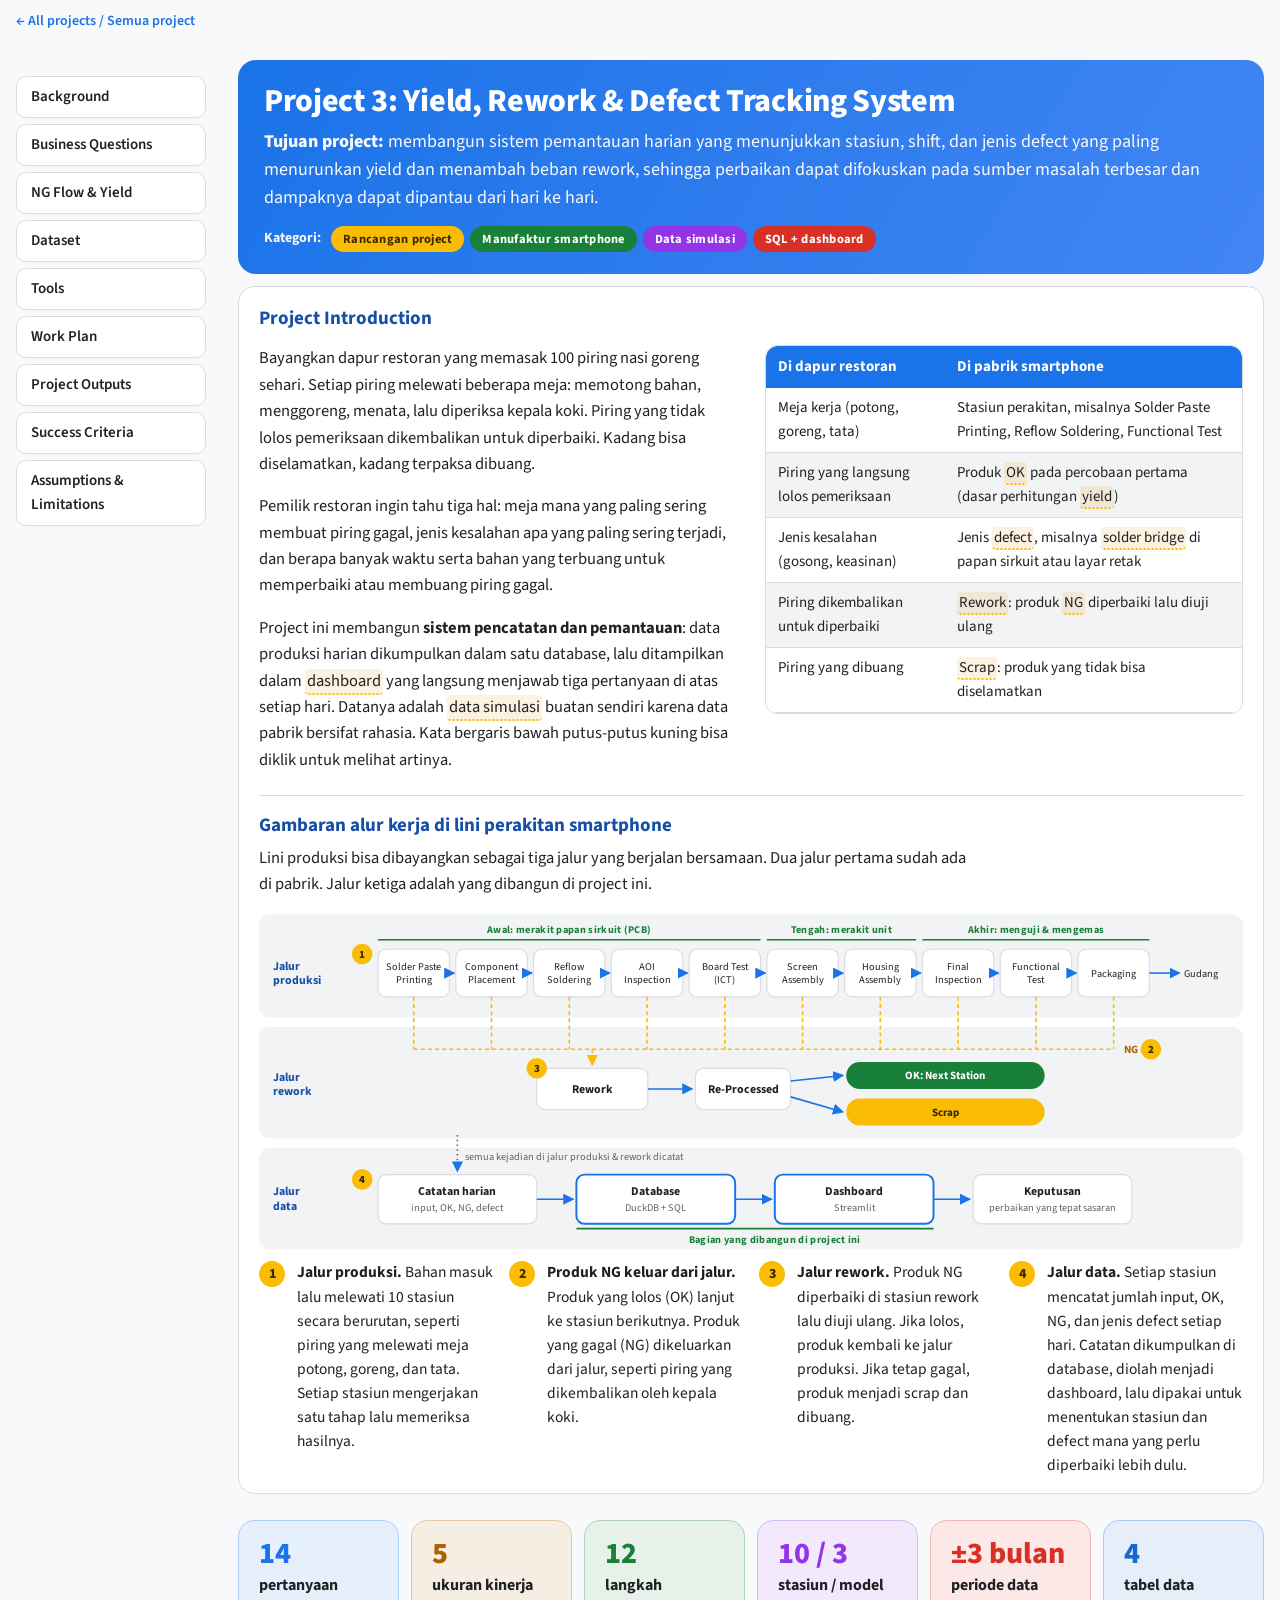
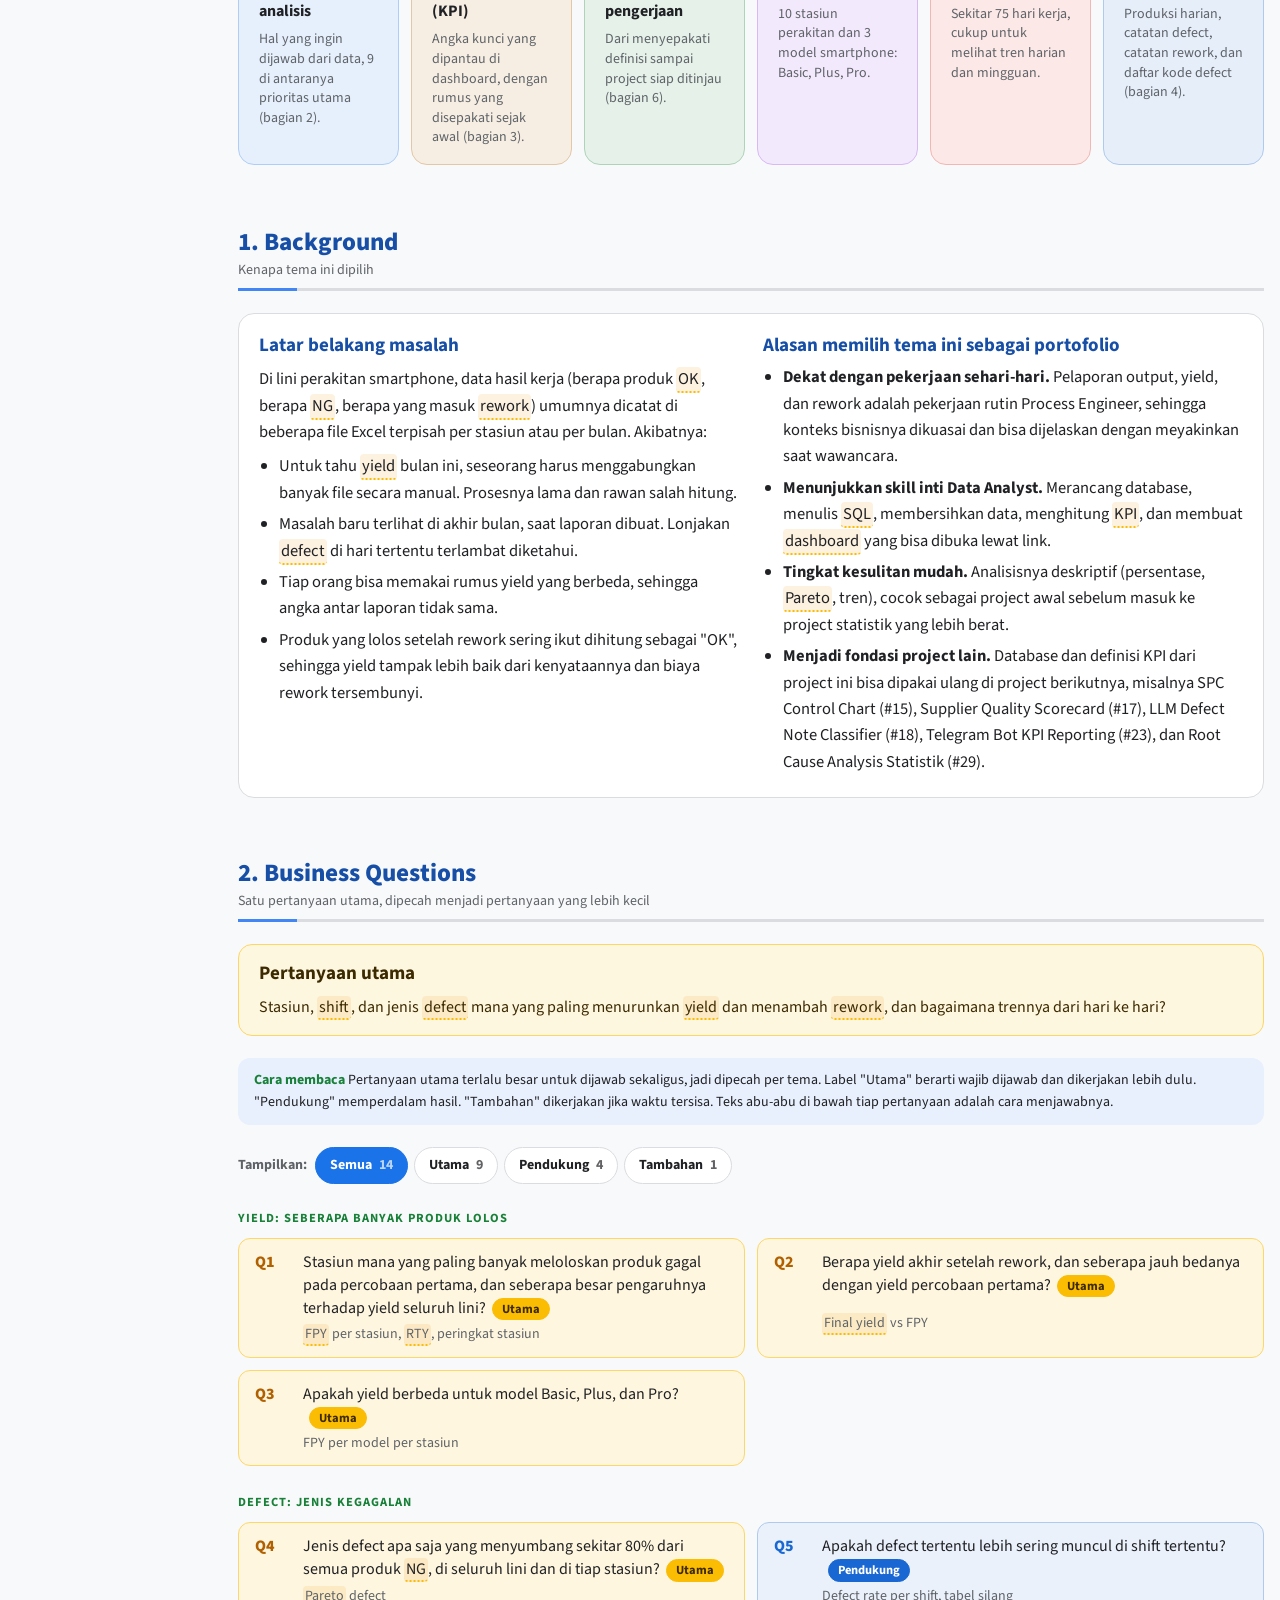
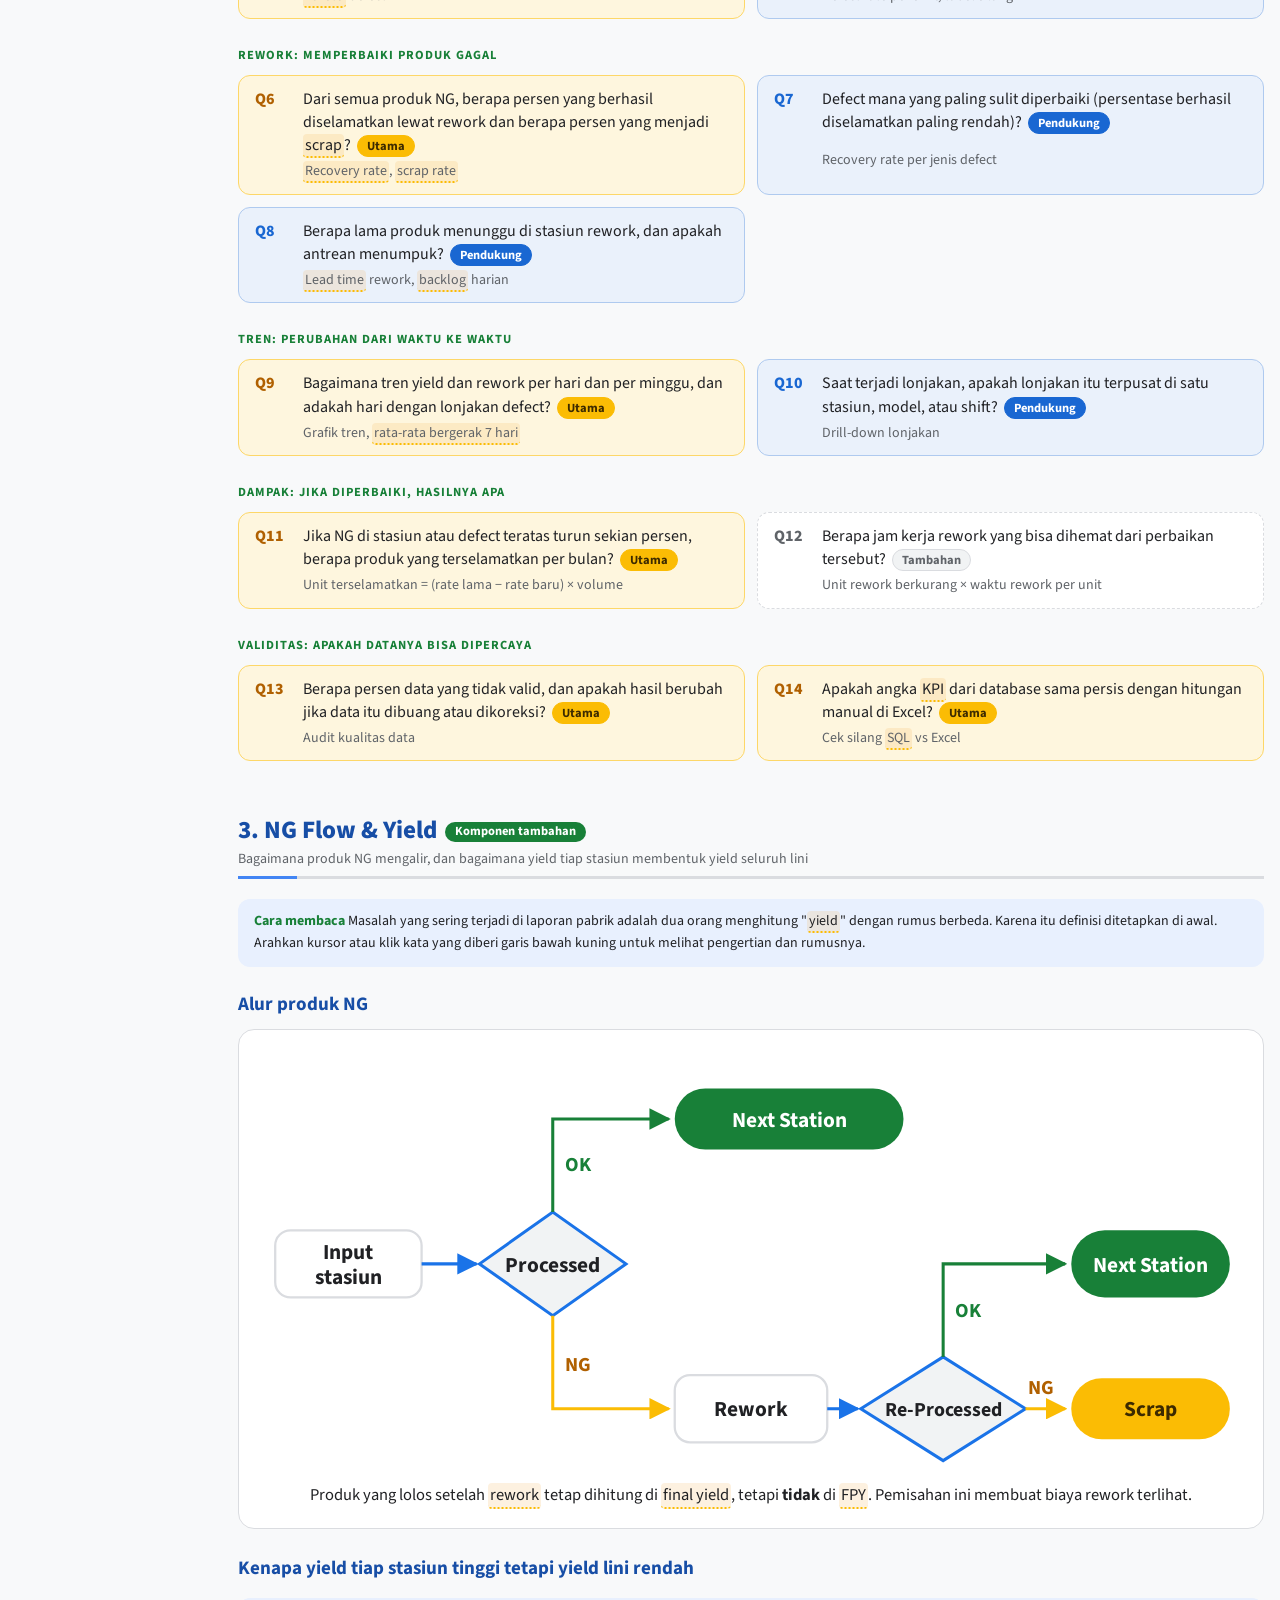
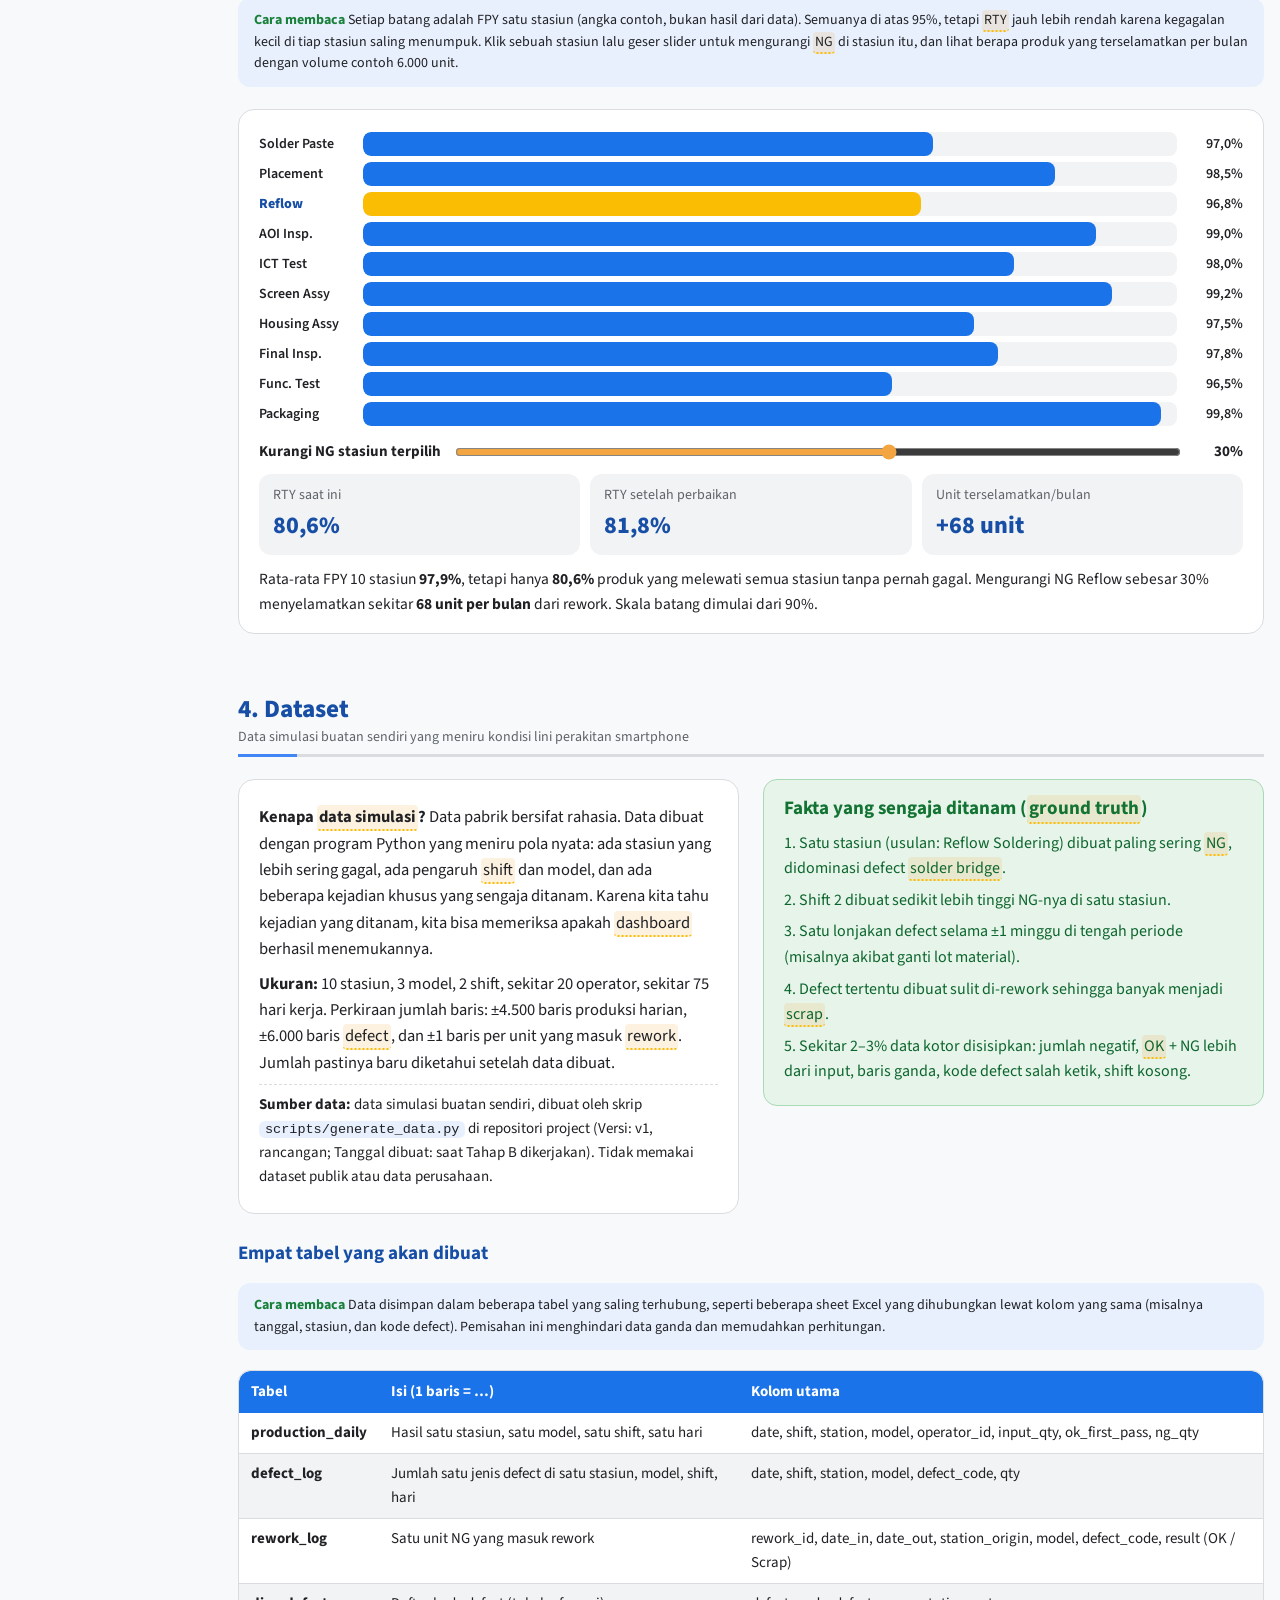
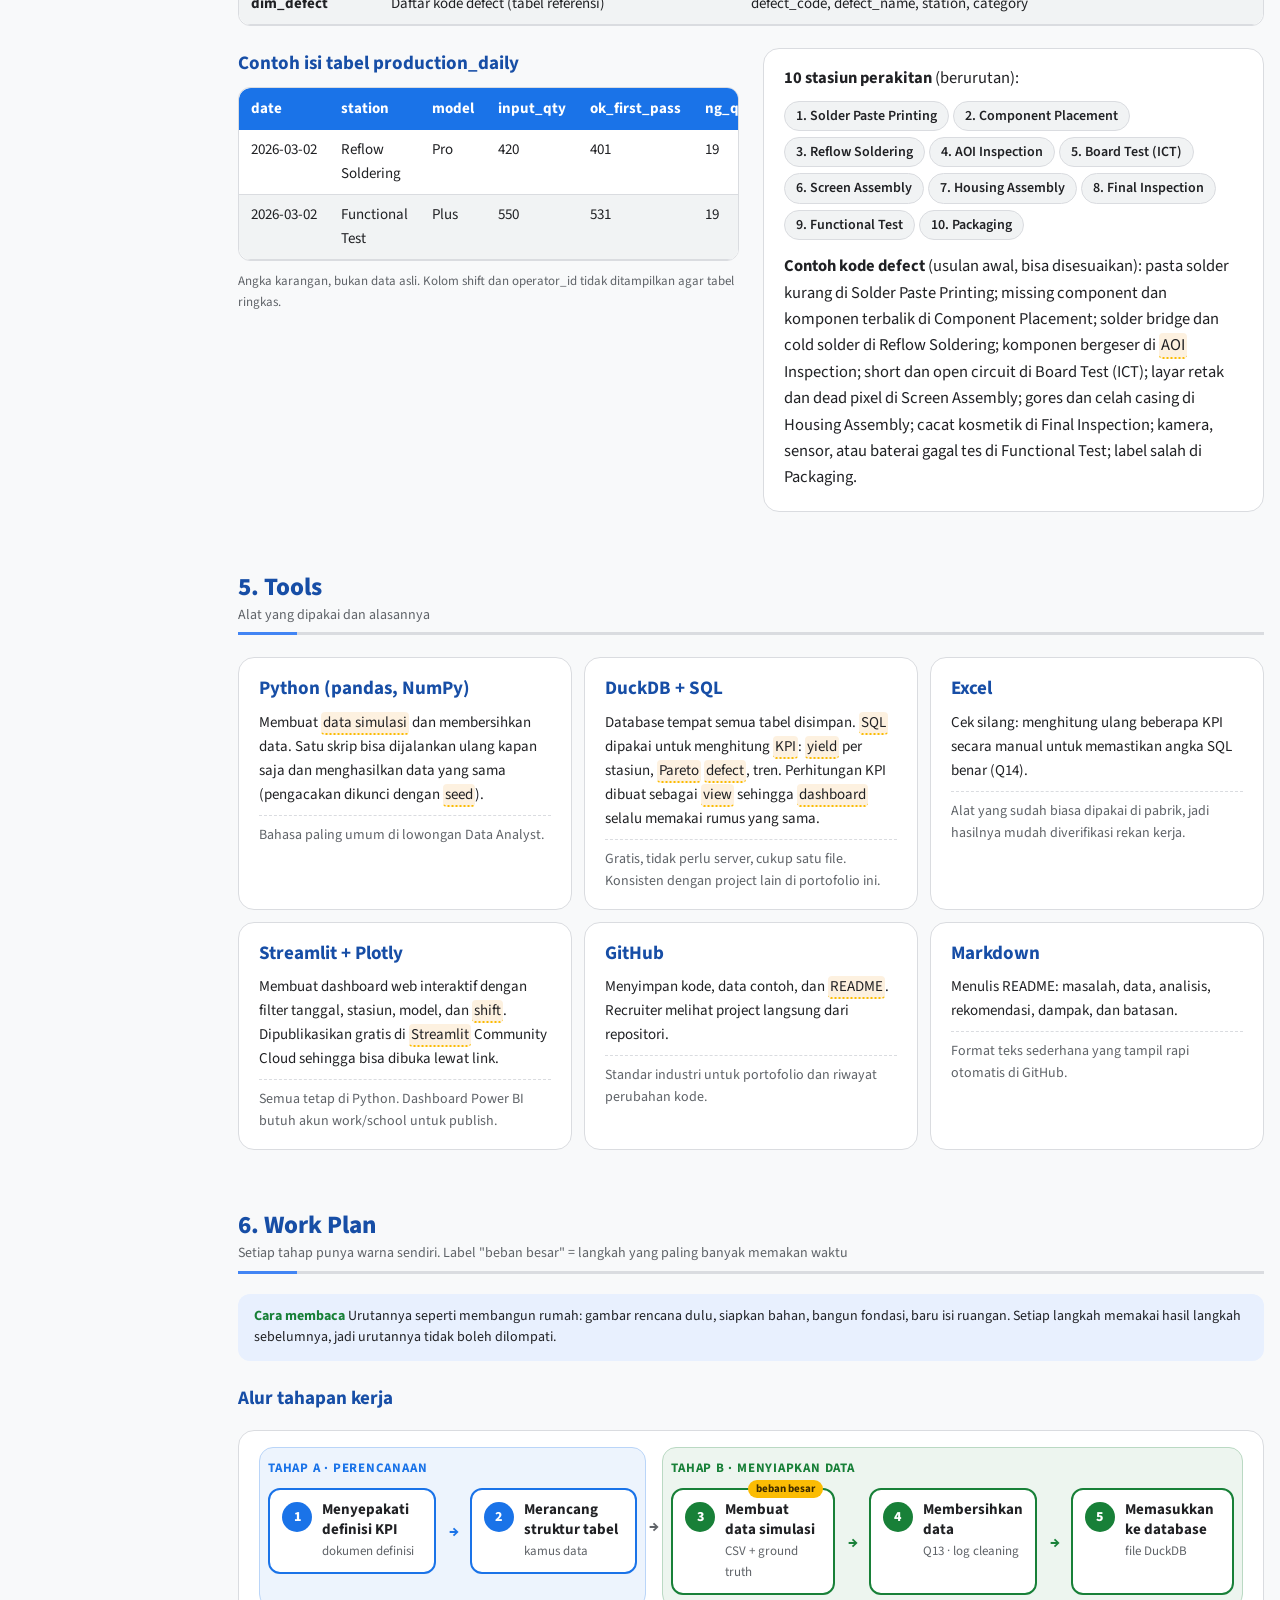
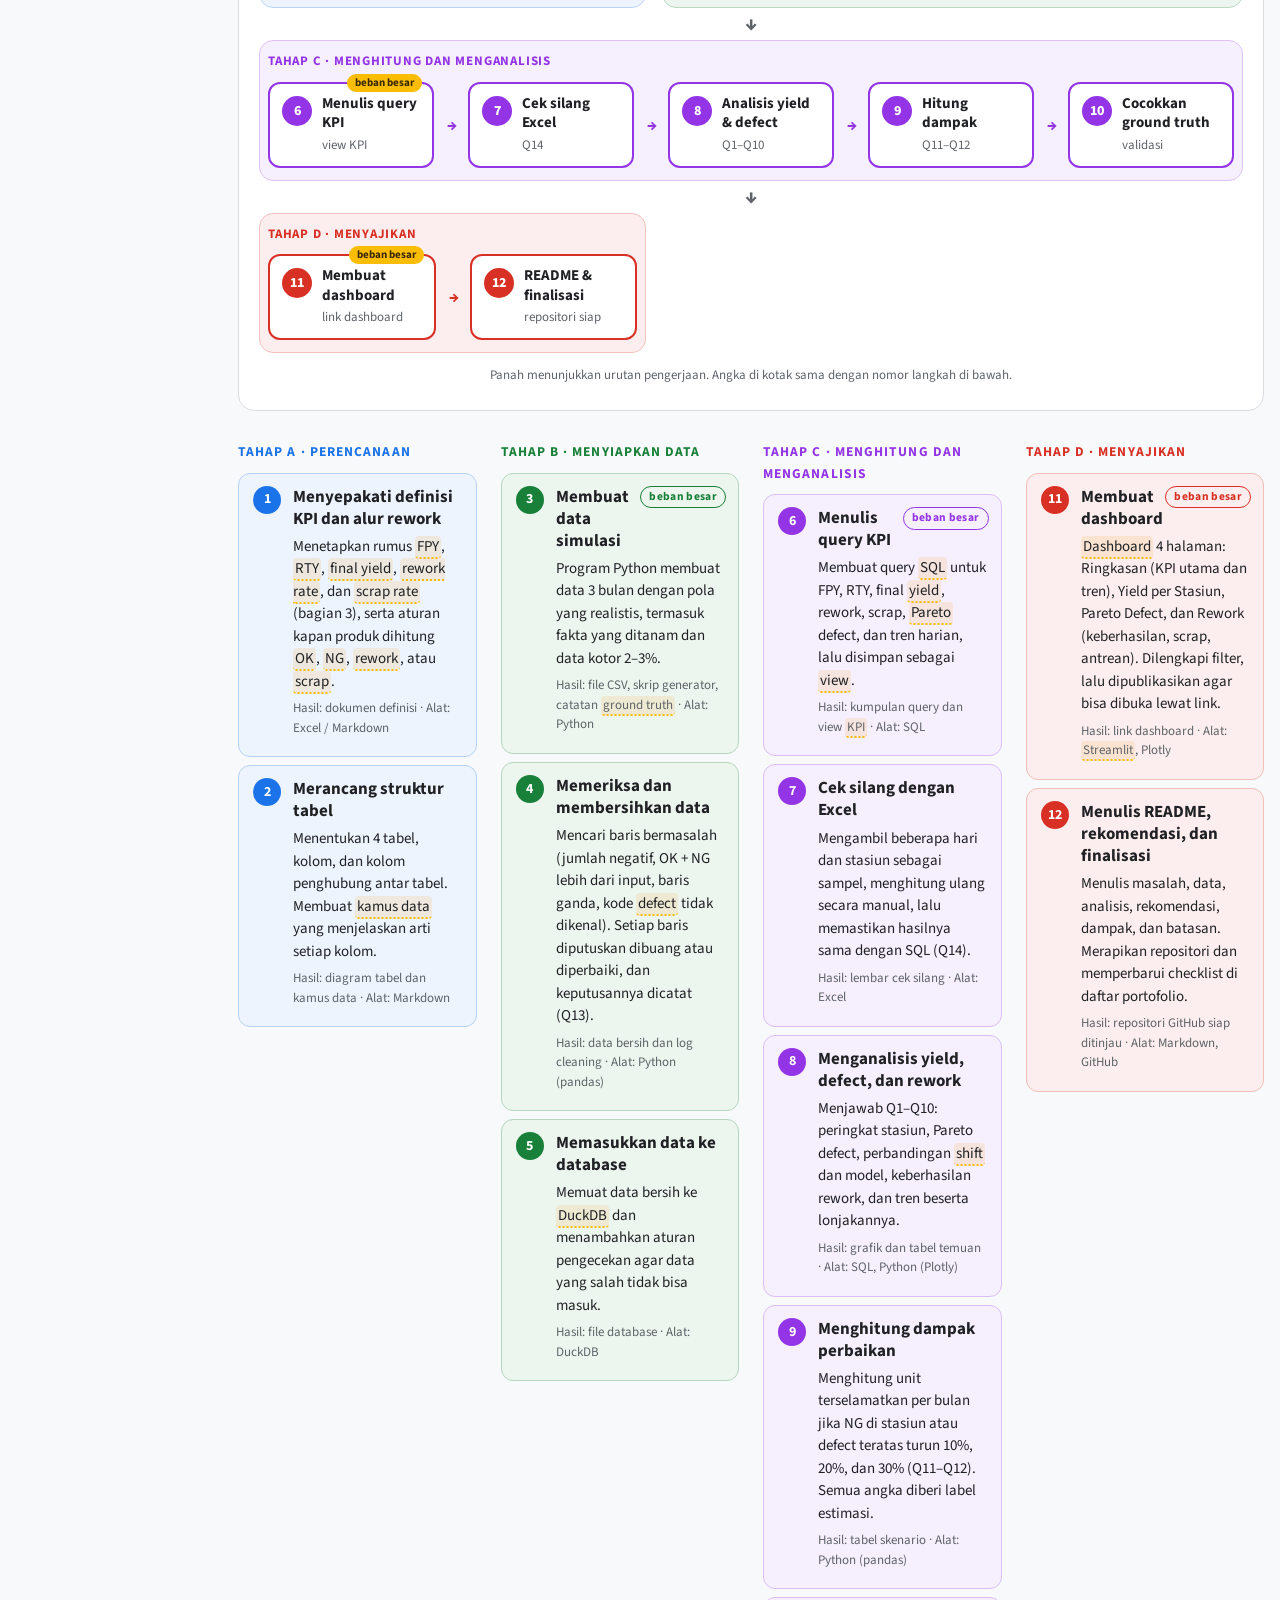
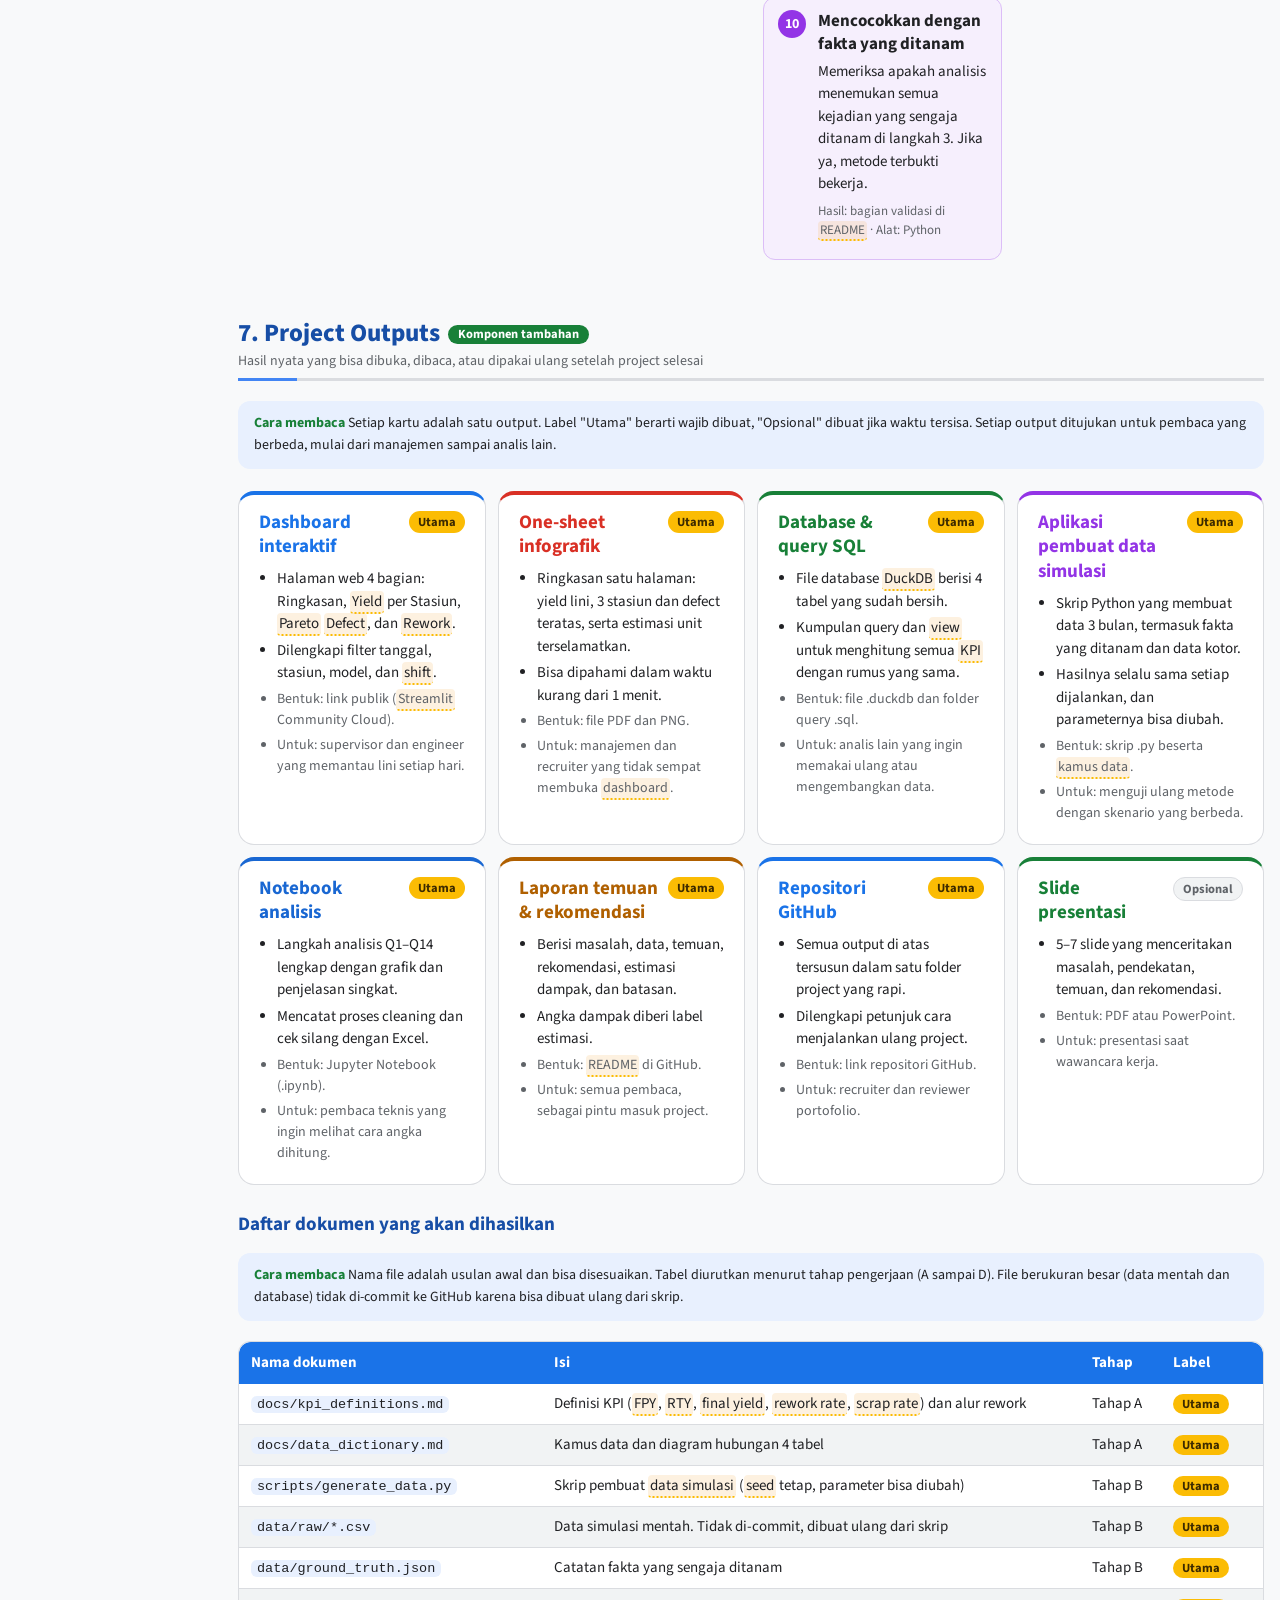
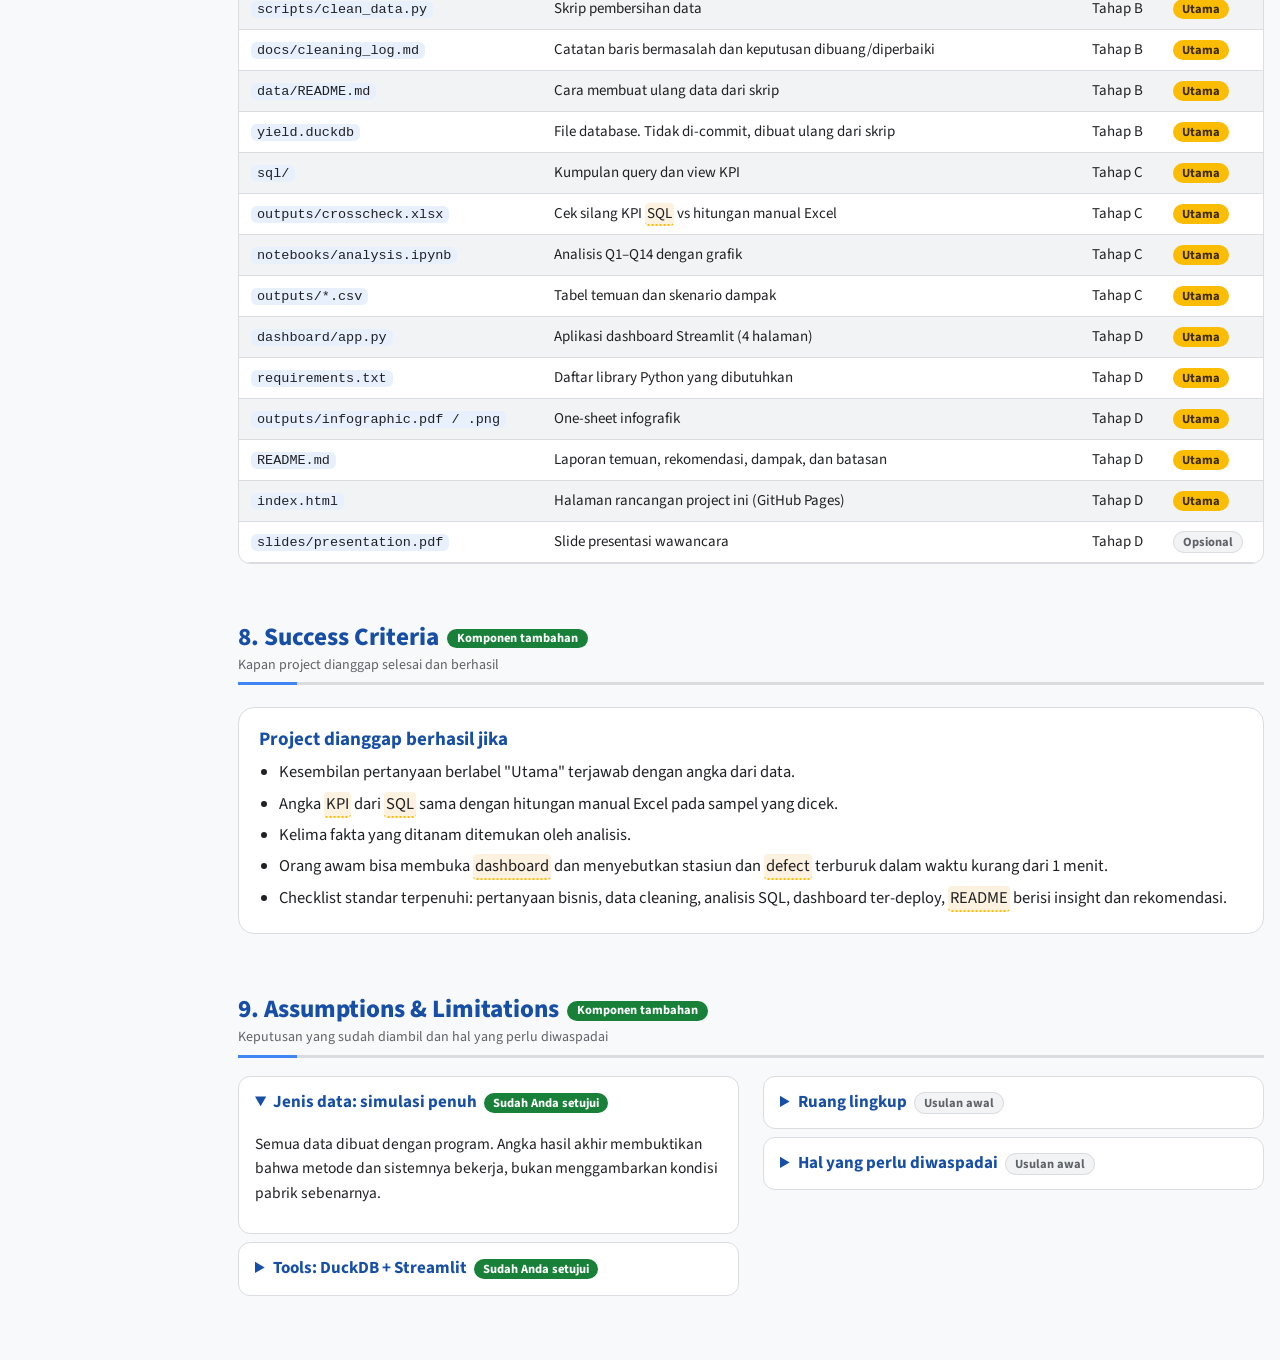
==== commit 6d9cd806: "Remove Tingkat chip from banner Co-Authored-By: Claude Opus 5.5 <noreply@anthropic.com> Claude-Sessi" ====
--- a/index.html
+++ b/index.html
@@ -178,7 +178,7 @@
 
 <header class="banner"><h1>Project 3: Yield, Rework &amp; Defect Tracking System</h1>
 <p class="goal"><b>Tujuan project:</b> membangun sistem pemantauan harian yang menunjukkan stasiun, shift, dan jenis defect yang paling menurunkan yield dan menambah beban rework, sehingga perbaikan dapat difokuskan pada sumber masalah terbesar dan dampaknya dapat dipantau dari hari ke hari.</p>
-<div class="tags"><span class="tlab">Kategori:</span><span class="tag a">Rancangan project</span><span class="tag c1">Manufaktur smartphone</span><span class="tag c2">Data simulasi</span><span class="tag c3">SQL + dashboard</span><span class="tag c4">Tingkat: Mudah</span></div></header>
+<div class="tags"><span class="tlab">Kategori:</span><span class="tag a">Rancangan project</span><span class="tag c1">Manufaktur smartphone</span><span class="tag c2">Data simulasi</span><span class="tag c3">SQL + dashboard</span></div></header>
 
 <section class="card intro">
 <h3>Project Introduction</h3>
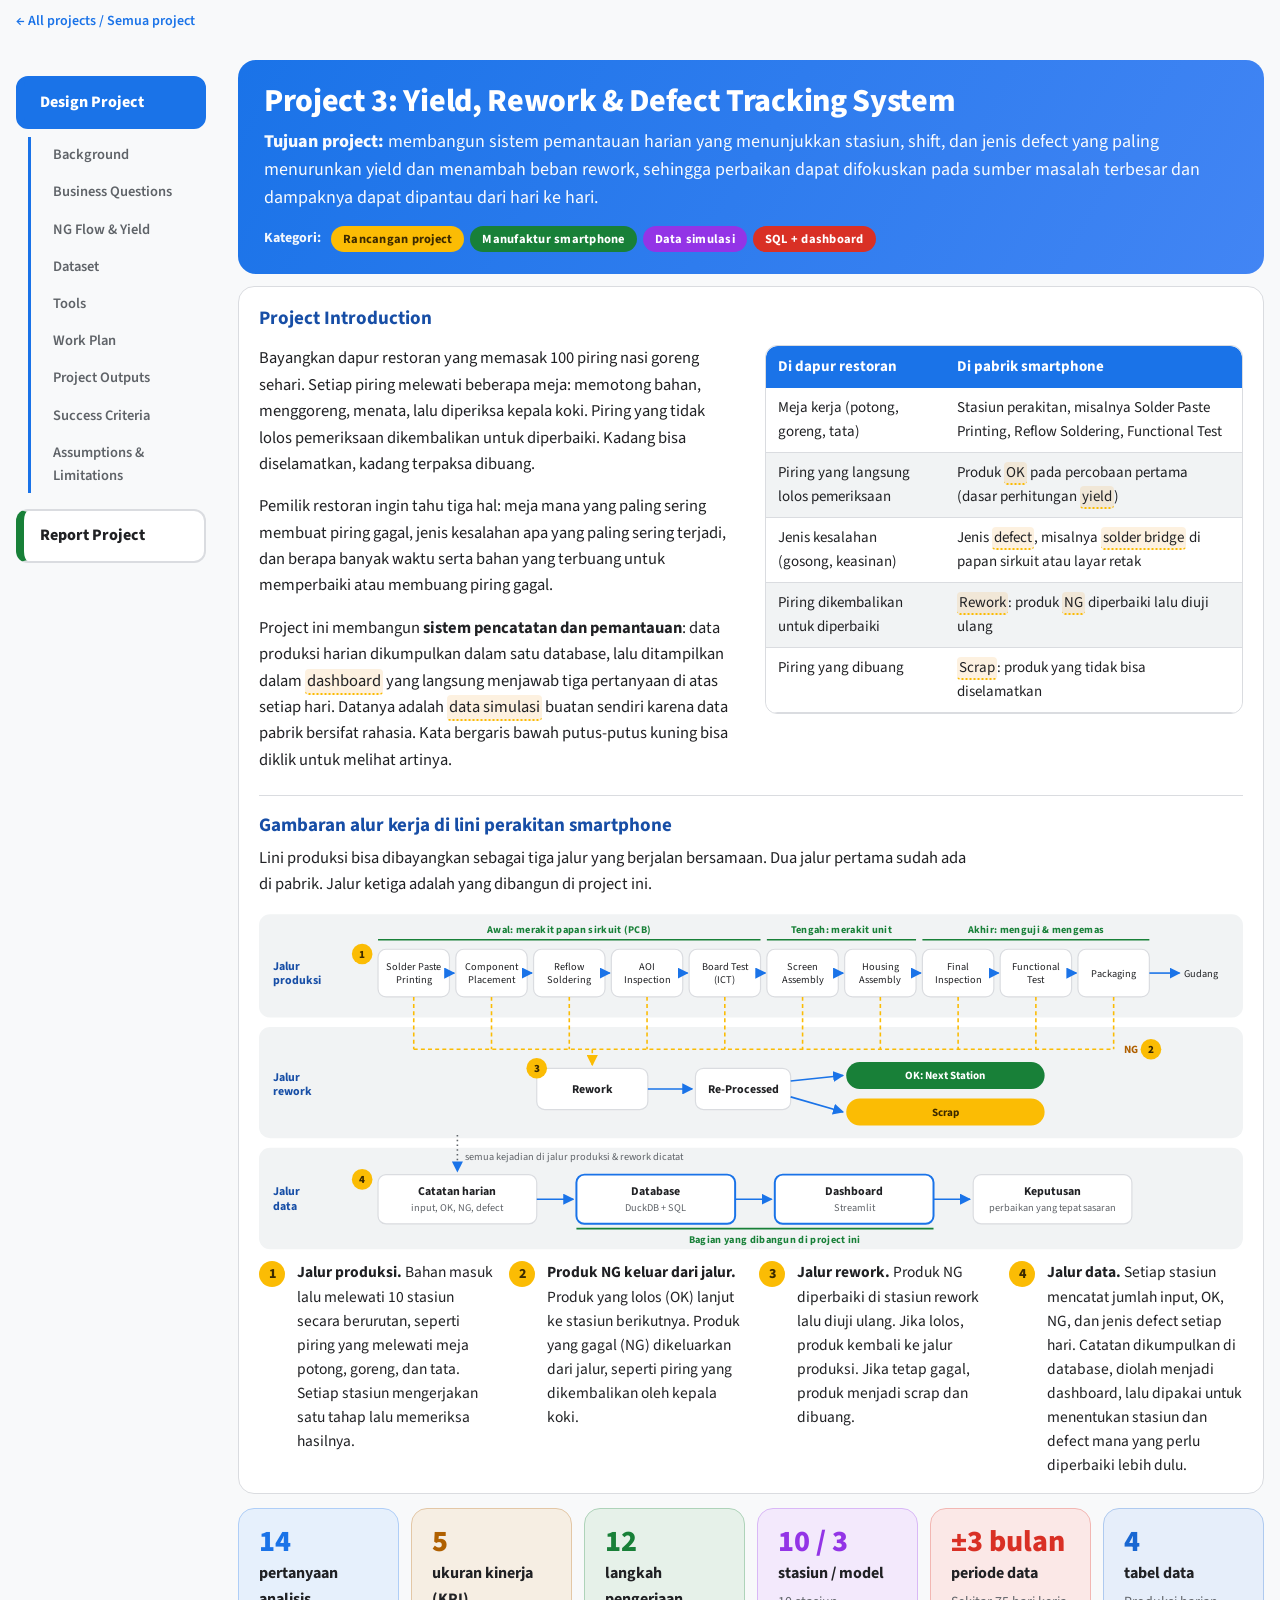
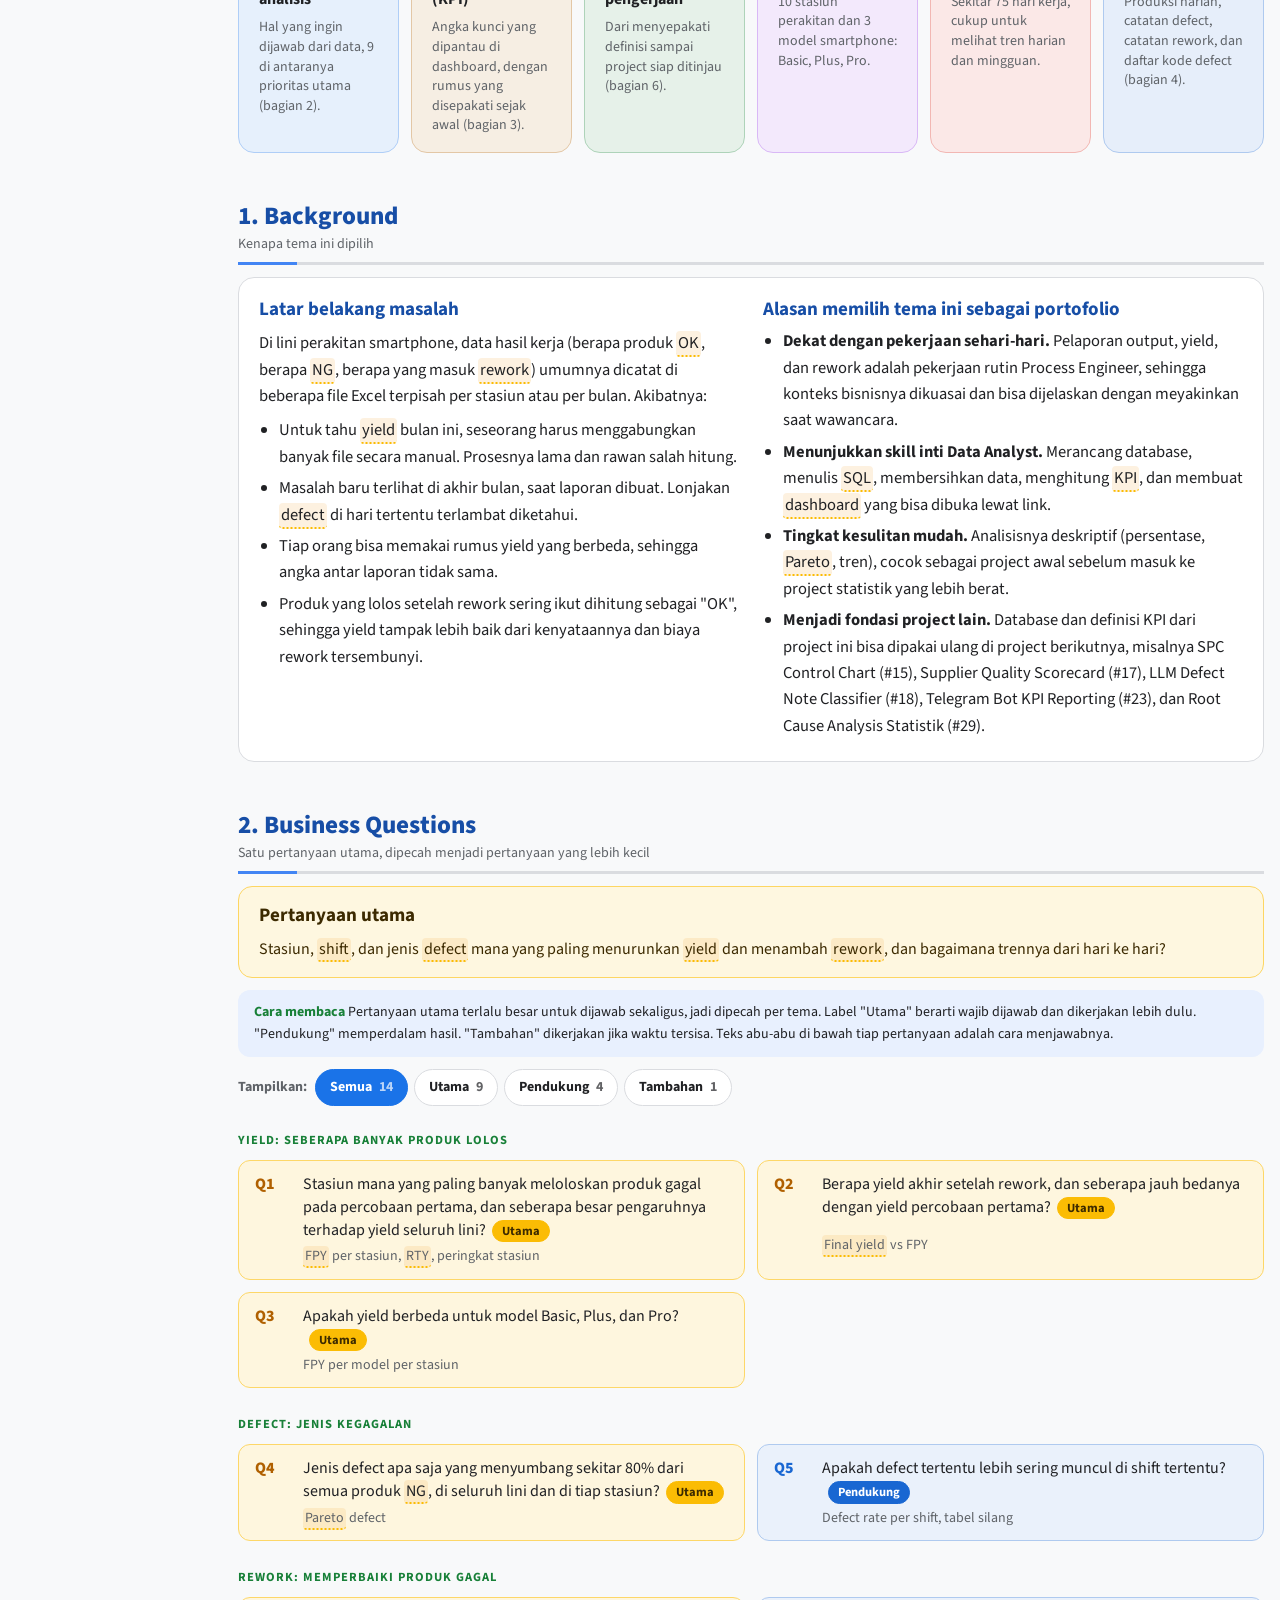
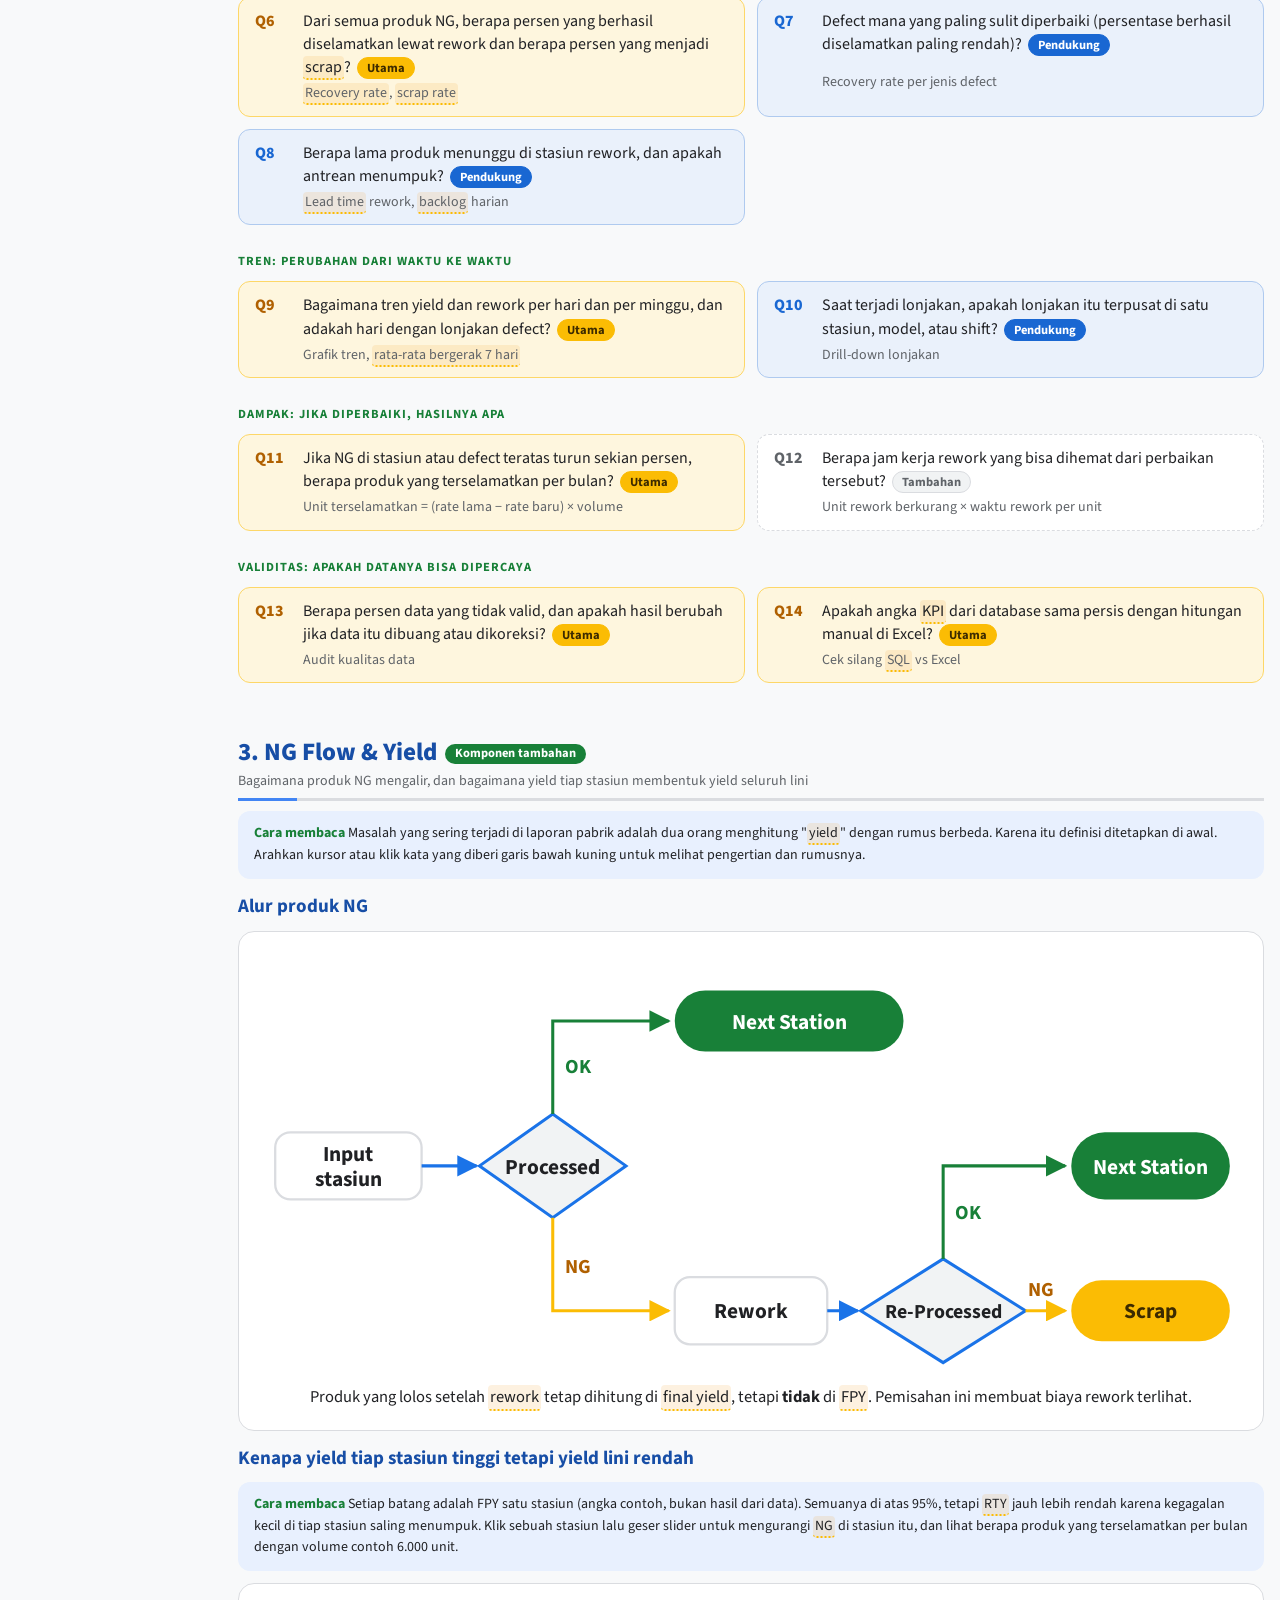
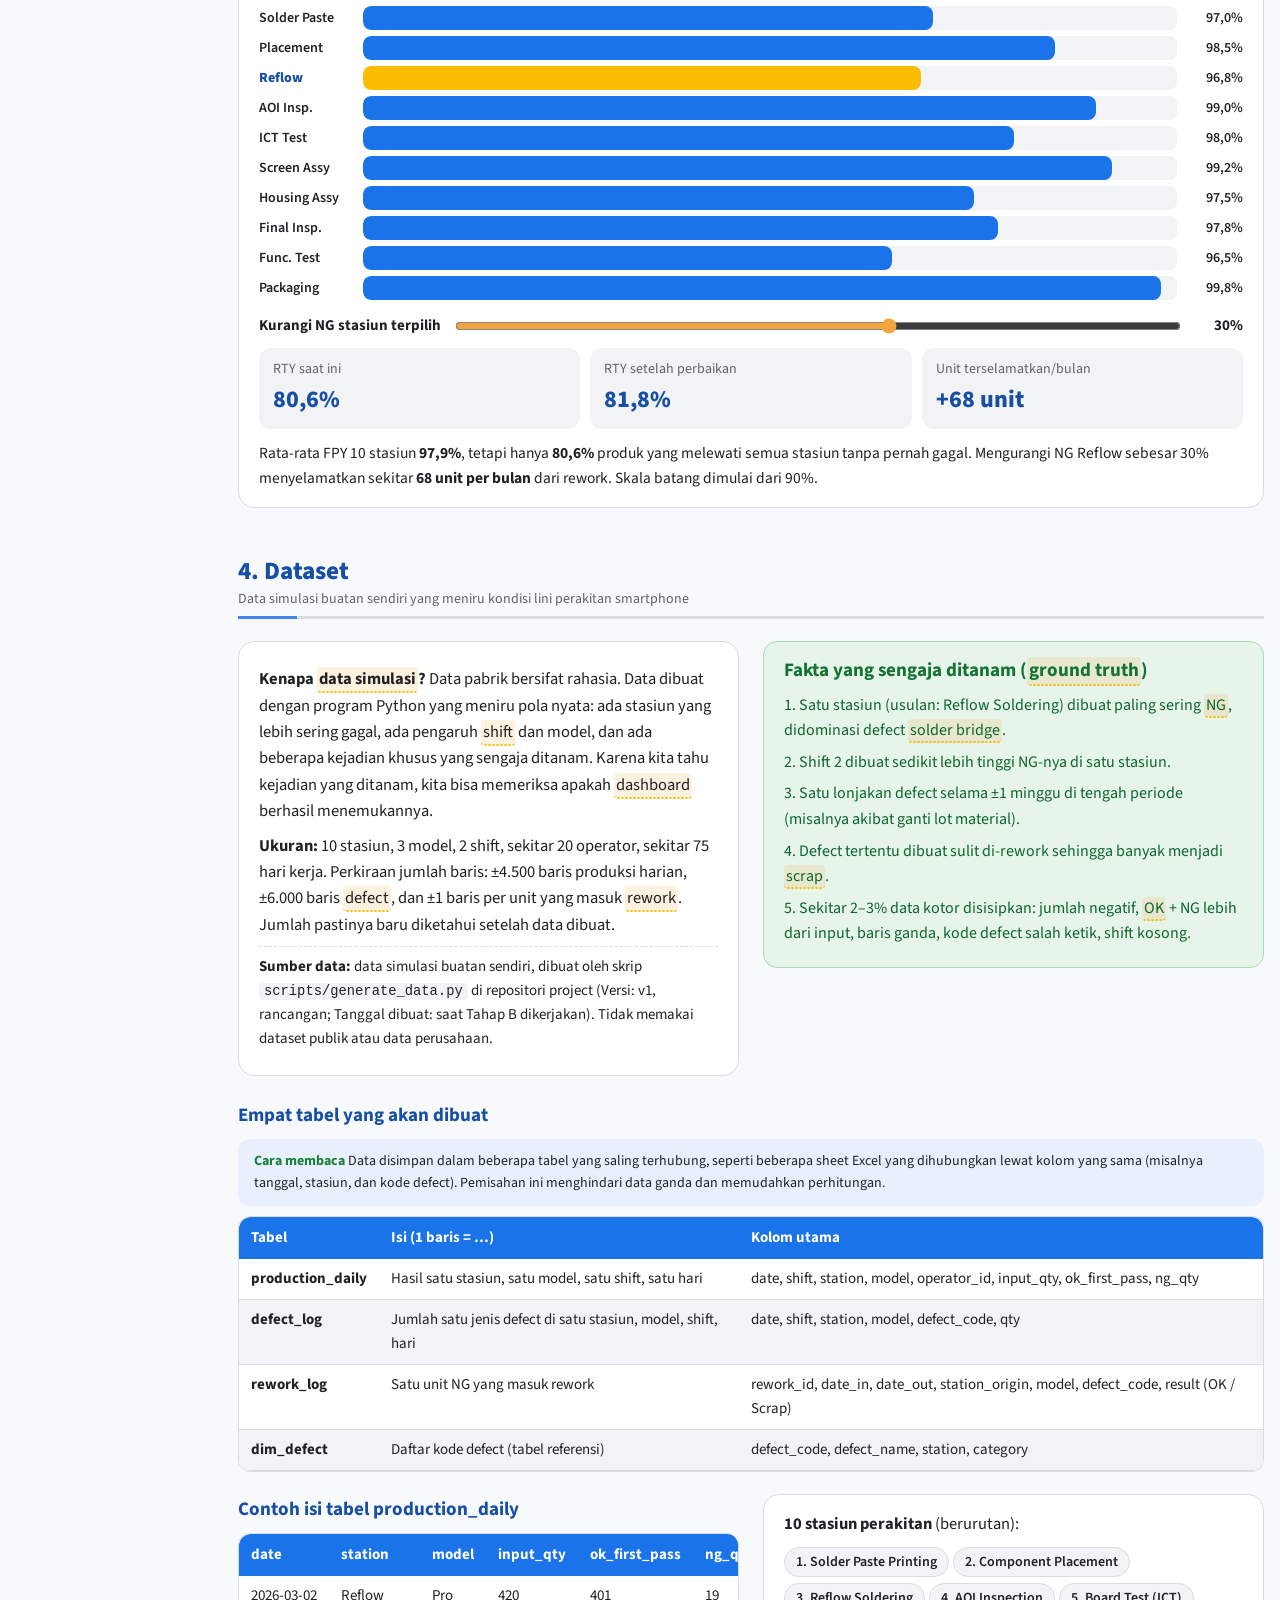
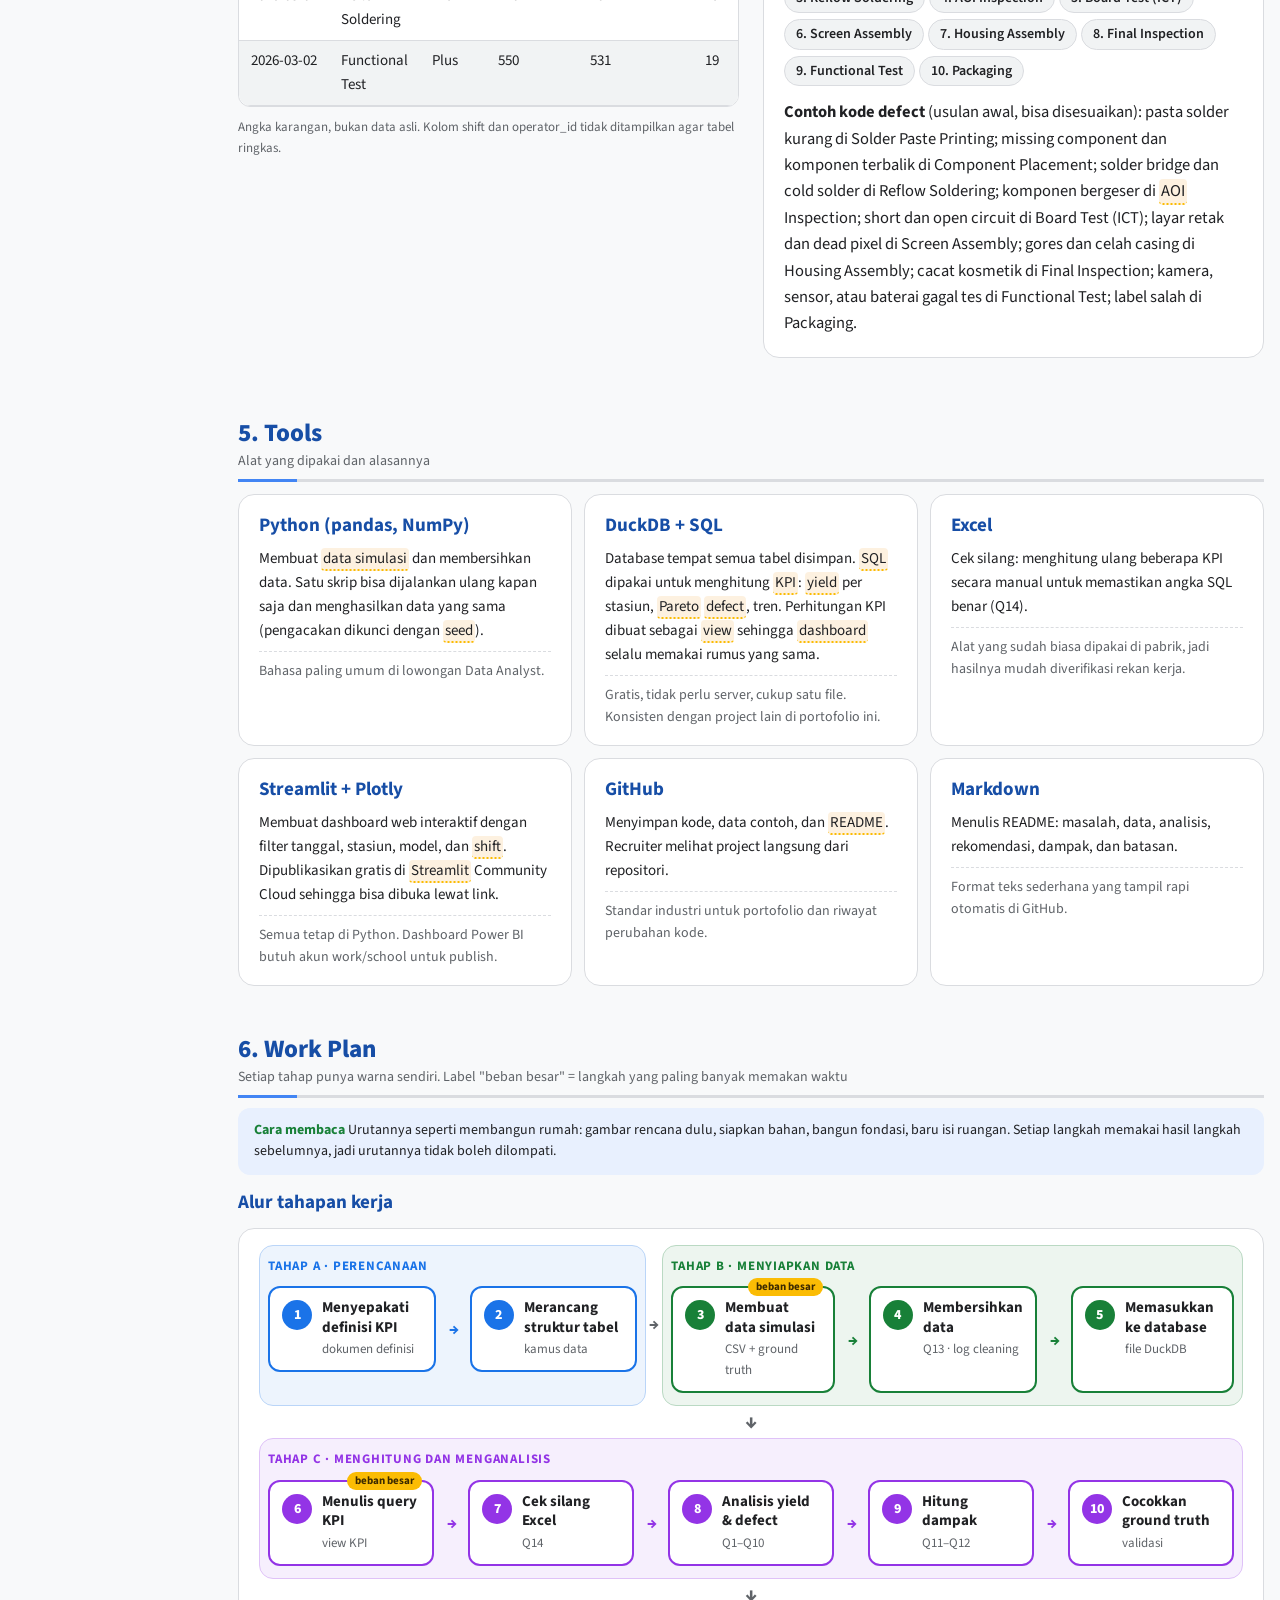
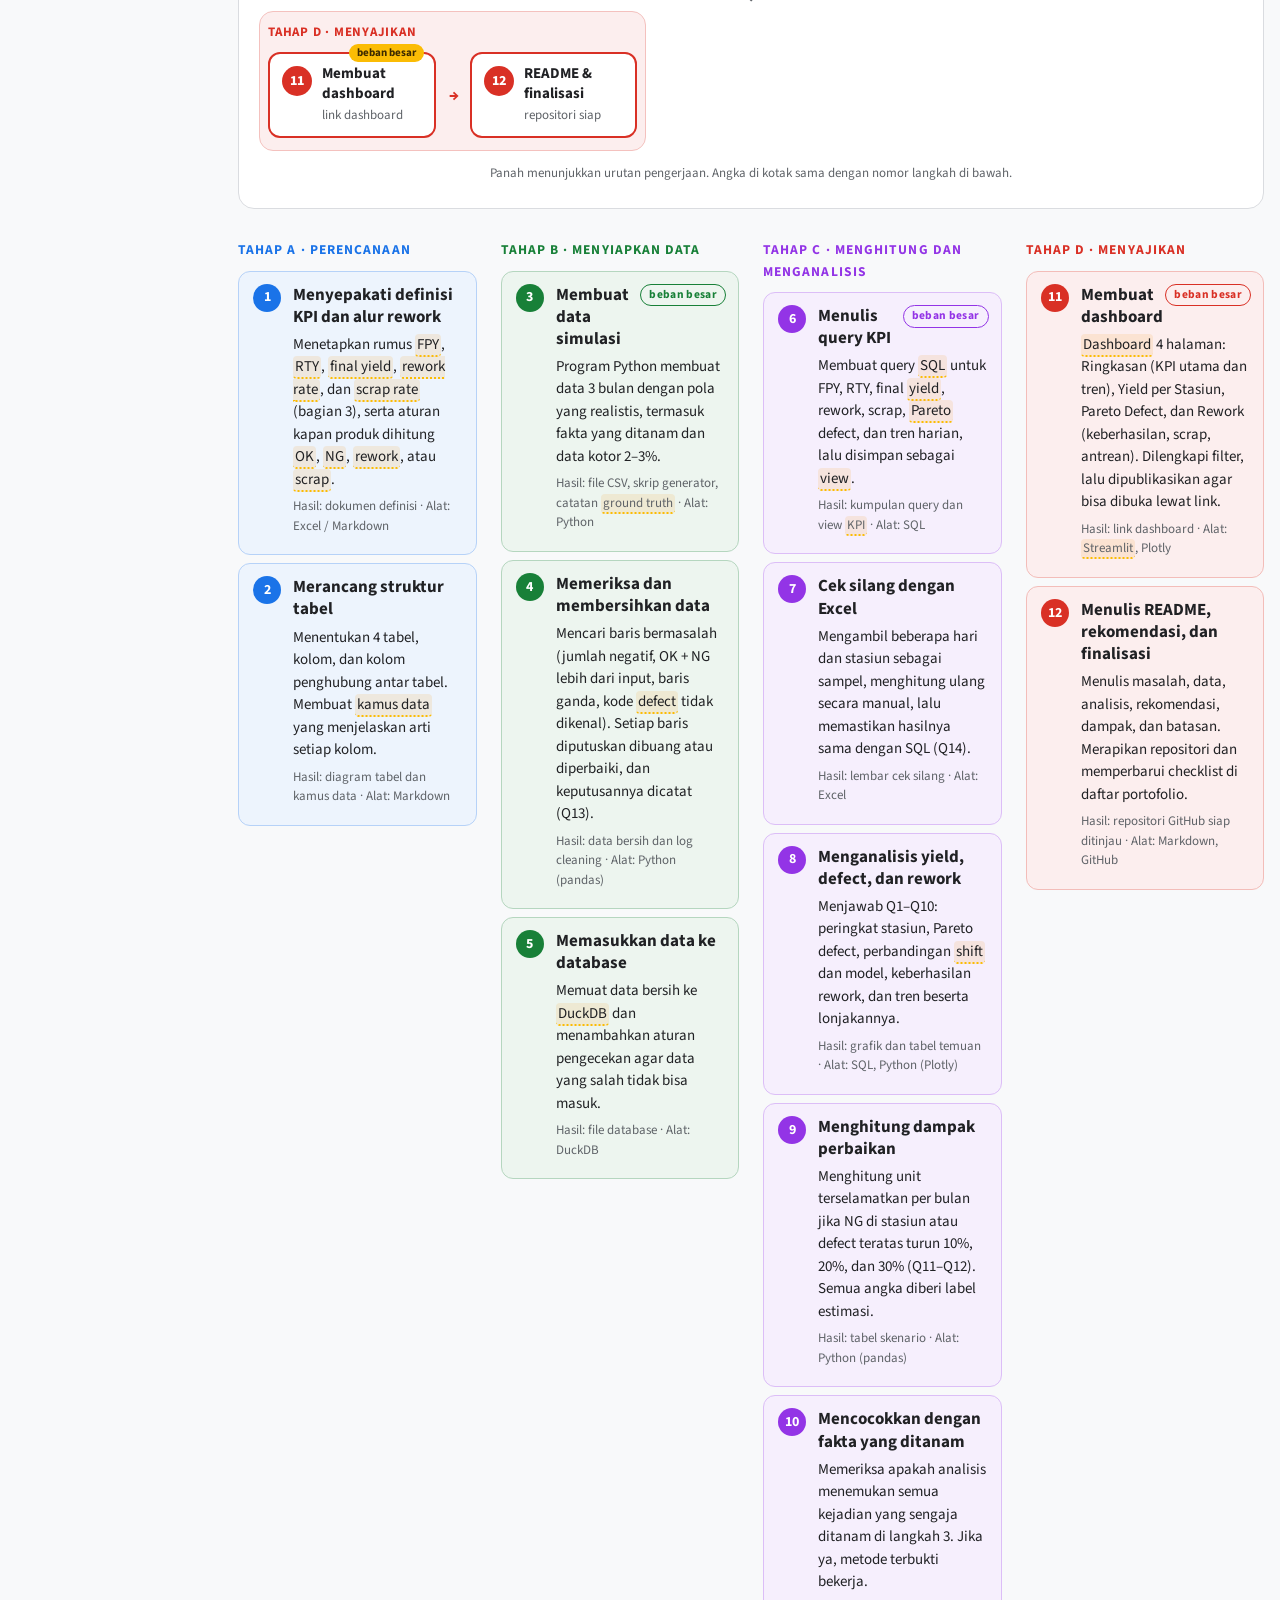
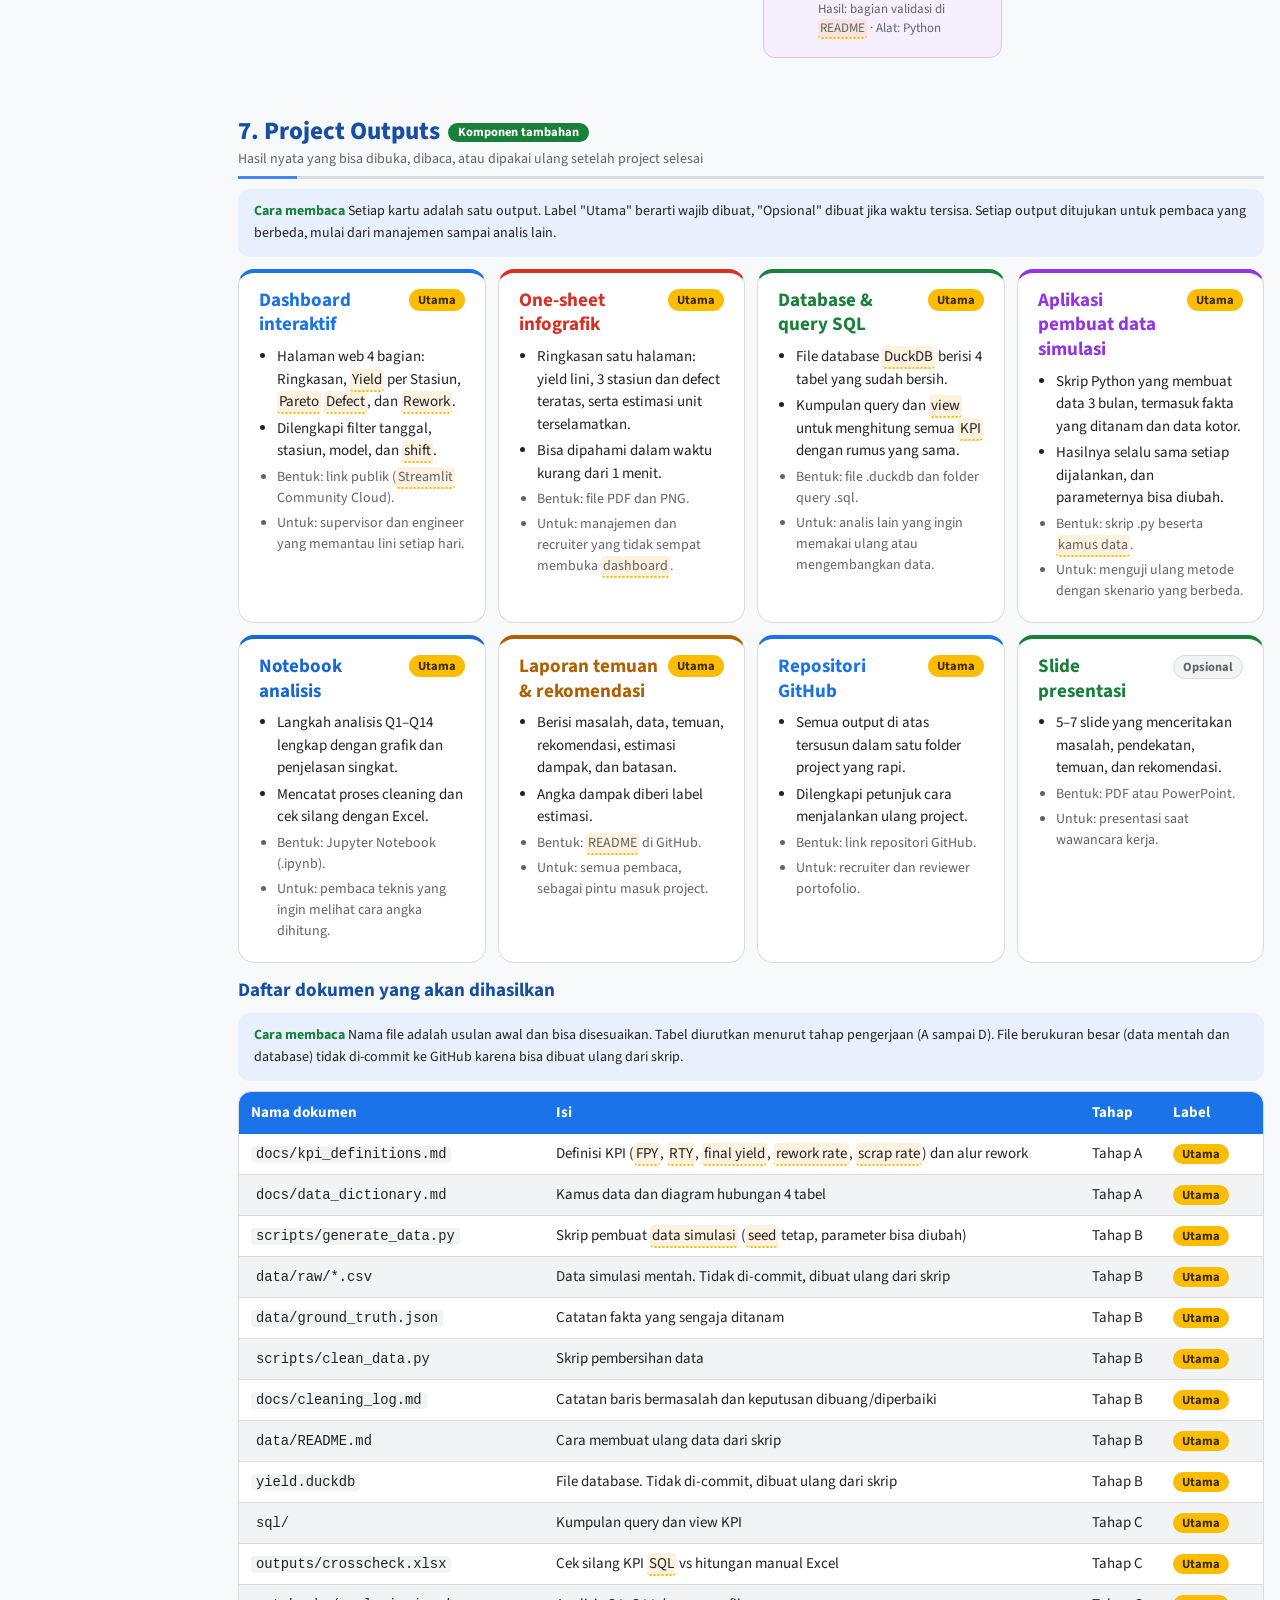
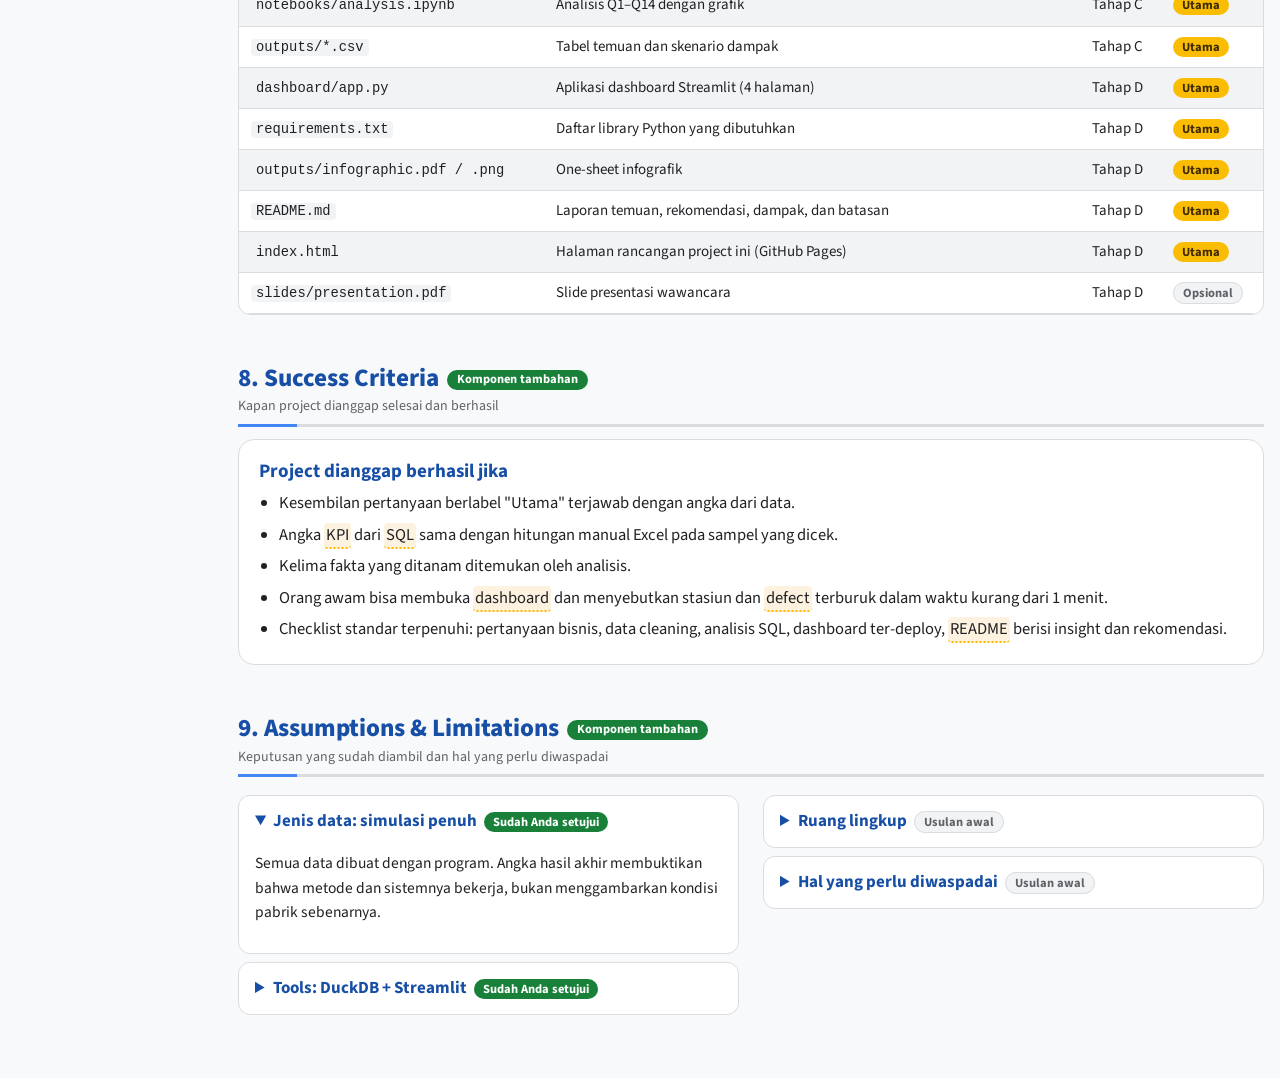
==== commit 800da0e3: "Tambah tab Design Project / Report Project (konten Design tidak diubah) Co-Authored-By: Claude Sonne" ====
--- a/index.html
+++ b/index.html
@@ -171,15 +171,32 @@
 }
 @media (max-width:620px){.kpis,.res{grid-template-columns:1fr 1fr}.tools{grid-template-columns:1fr}.row .n{width:78px}.banner{padding:18px}}
 @media (prefers-reduced-motion:reduce){html{scroll-behavior:auto}.row .b{transition:none}}
+.tab{flex:none;font:inherit;font-size:15px;font-weight:800;cursor:pointer;background:var(--card);border:2px solid var(--line);color:var(--ink);border-radius:999px;padding:6px 16px}
+.tab[data-t=design]{--c:var(--navy)}.tab[data-t=report]{--c:var(--teal)}
+.tab:hover{border-color:var(--c)}.tab.on{background:var(--c);border-color:var(--c);color:#fff}.tab:focus-visible{outline:3px solid var(--amber);outline-offset:2px}
+.links{display:contents}.links[data-tab=design]{--ac:var(--navy)}.links[data-tab=report]{--ac:var(--teal)}
+.links a{font-size:13.5px;font-weight:600;color:var(--mut);padding:5px 12px}
+.pane code{font-size:.92em;background:var(--sub);border-radius:4px;padding:1px 5px;overflow-wrap:anywhere}
+.pane pre{background:var(--sub);border:1px solid var(--line);border-radius:12px;padding:12px 16px;overflow-x:auto;font-size:14px;line-height:1.5}.pane pre code{background:none;padding:0;overflow-wrap:normal}
+.pill.p{background:var(--amber);color:var(--amber-ink)}
+.callout a{color:inherit;font-weight:700;text-decoration:underline}
+@media (min-width:1280px){
+main>nav{gap:8px}
+.tab{border-radius:12px;font-size:16px;padding:12px 16px;text-align:left;border-left:8px solid var(--c)}
+.links{display:flex;flex-direction:column;gap:2px;margin:0 0 8px 12px;padding-left:12px;border-left:3px solid var(--ac)}
+main>nav .links a{background:none;border:0;border-radius:8px;font-size:14.5px;font-weight:600;color:var(--mut);padding:6px 10px}
+main>nav .links a:hover,main>nav .links a:focus-visible{background:var(--soft);color:var(--head)}
+}
 </style>
 
 <main>
-<nav aria-label="Section navigation"><a href="#s1">Background</a><a href="#s2">Business Questions</a><a href="#s3">NG Flow &amp; Yield</a><a href="#s4">Dataset</a><a href="#s5">Tools</a><a href="#s6">Work Plan</a><a href="#s7">Project Outputs</a><a href="#s8">Success Criteria</a><a href="#s9">Assumptions &amp; Limitations</a></nav>
+<nav aria-label="Project navigation"><button type="button" class="tab on" data-t="design" aria-expanded="true" aria-controls="design">Design Project</button><div class="links" data-tab="design"><a href="#s1">Background</a><a href="#s2">Business Questions</a><a href="#s3">NG Flow &amp; Yield</a><a href="#s4">Dataset</a><a href="#s5">Tools</a><a href="#s6">Work Plan</a><a href="#s7">Project Outputs</a><a href="#s8">Success Criteria</a><a href="#s9">Assumptions &amp; Limitations</a></div><button type="button" class="tab" data-t="report" aria-expanded="false" aria-controls="report">Report Project</button><div class="links" data-tab="report" hidden><a href="#rp1">Problem</a><a href="#rp2">Data</a><a href="#rp3">Analysis</a><a href="#rp4">Recommendation</a><a href="#rp5">Impact</a><a href="#rp6">Batasan</a></div></nav>
 
 <header class="banner"><h1>Project 3: Yield, Rework &amp; Defect Tracking System</h1>
 <p class="goal"><b>Tujuan project:</b> membangun sistem pemantauan harian yang menunjukkan stasiun, shift, dan jenis defect yang paling menurunkan yield dan menambah beban rework, sehingga perbaikan dapat difokuskan pada sumber masalah terbesar dan dampaknya dapat dipantau dari hari ke hari.</p>
 <div class="tags"><span class="tlab">Kategori:</span><span class="tag a">Rancangan project</span><span class="tag c1">Manufaktur smartphone</span><span class="tag c2">Data simulasi</span><span class="tag c3">SQL + dashboard</span></div></header>
 
+<div class="pane" id="design" data-tab="design">
 <section class="card intro">
 <h3>Project Introduction</h3>
 <p>Bayangkan dapur restoran yang memasak 100 piring nasi goreng sehari. Setiap piring melewati beberapa meja: memotong bahan, menggoreng, menata, lalu diperiksa kepala koki. Piring yang tidak lolos pemeriksaan dikembalikan untuk diperbaiki. Kadang bisa diselamatkan, kadang terpaksa dibuang.</p>
@@ -393,6 +410,41 @@
 <p><b>Stasiun inspeksi.</b> AOI Inspection dan Functional Test menemukan defect yang mungkin terjadi di stasiun sebelumnya. Karena itu kolom station_origin di rework_log mencatat asal defect, bukan tempat defect ditemukan.</p>
 <p><b>Pola belum tentu penyebab.</b> Jika shift 2 lebih banyak NG, itu baru pola. Penyebabnya perlu dicek di lapangan. Pengujian statistik dikerjakan di Project 29 (Root Cause Analysis).</p>
 <p><b>Volume kecil.</b> Persentase dari hari dengan input sedikit mudah melonjak. Tren memakai rata-rata 7 hari dan menampilkan jumlah input di sampingnya.</p></details></div></div>
+</div>
+
+<div class="pane" id="report" data-tab="report" hidden>
+<div class="callout a"><h4>Status Report Project</h4><p>Laporan hasil diisi setelah analisis dikerjakan. Sudah ditulis: Problem, Batasan. Sebagian: Data, Analysis, Impact. Masih kosong: Recommendation. Rancangan lengkap ada di tab <a href="#design">Design Project</a>.</p></div>
+<div class="scroll"><table><tr><th>Bagian</th><th>Status</th></tr>
+<tr><td><b>Problem</b></td><td><span class="pill">Draft</span></td></tr>
+<tr><td><b>Data</b></td><td><span class="pill p">Sebagian</span></td></tr>
+<tr><td><b>Analysis</b></td><td><span class="pill p">Sebagian</span></td></tr>
+<tr><td><b>Recommendation</b></td><td><span class="pill d">Belum dikerjakan</span></td></tr>
+<tr><td><b>Impact</b></td><td><span class="pill p">Sebagian</span></td></tr>
+<tr><td><b>Batasan</b></td><td><span class="pill">Draft</span></td></tr>
+</table></div>
+
+<h2 id="rp1">1. Problem<small>Pertanyaan yang ingin dijawab</small></h2>
+<div class="card"><p>Pertanyaan utama: stasiun, shift, dan jenis defect mana yang paling menurunkan yield dan menambah rework, dan bagaimana trennya dari hari ke hari?</p>
+<p>Pertanyaan ini dipecah menjadi 14 pertanyaan (9 prioritas utama) dalam 6 tema: yield, defect, rework, tren, dampak, dan validitas data. Daftar lengkap ada di halaman rancangan.</p></div>
+
+<h2 id="rp2">2. Data<small>Sumber, ukuran, dan perlakuan awal</small></h2>
+<div class="card"><ul class="tight"><li>Sumber data: data simulasi buatan sendiri, dibuat oleh skrip <code>scripts/generate_data.py</code> (Versi: v1, rancangan; dibuat saat Tahap B dikerjakan). Tidak memakai dataset publik atau data perusahaan.</li><li>4 tabel: <code>production_daily</code>, <code>defect_log</code>, <code>rework_log</code>, <code>dim_defect</code>.</li><li>Ukuran perkiraan: ±4.500 baris produksi harian, ±6.000 baris defect, 1 baris per unit rework. Jumlah pasti diketahui setelah data dibuat.</li><li>Fakta yang sengaja ditanam (ground truth) dan 2–3% data kotor dipakai untuk menguji apakah analisis berhasil menemukannya.</li></ul>
+<p>Belum dikerjakan.</p></div>
+
+<h2 id="rp3">3. Analysis<small>Hasil perhitungan dari data</small></h2>
+<div class="card"><p>KPI yang dihitung: FPY, RTY, final yield, rework rate, dan scrap rate, ditambah Pareto defect, perbandingan shift dan model, keberhasilan rework, dan tren harian.</p>
+<p>Belum dikerjakan.</p></div>
+
+<h2 id="rp4">4. Recommendation<small>Tindakan yang disarankan dari temuan</small></h2>
+<div class="card"><p>Belum dikerjakan.</p></div>
+
+<h2 id="rp5">5. Impact<small>Seberapa besar manfaatnya</small></h2>
+<div class="card"><p>Estimasi unit terselamatkan = (rate lama − rate baru) × volume. Semua angka dampak akan diberi label <code>estimated</code> / <code>simulated</code>.</p>
+<p>Belum dikerjakan.</p></div>
+
+<h2 id="rp6">6. Batasan yang sudah diketahui<small>Hal yang perlu diwaspadai saat membaca hasil</small></h2>
+<div class="card"><ul class="tight"><li>Data simulasi: hasil akhir membuktikan metode, bukan kondisi pabrik sebenarnya.</li><li>Pola belum tentu penyebab. Perbedaan antar shift atau stasiun perlu dicek di lapangan.</li><li>Persentase dari hari dengan input sedikit mudah melonjak, sehingga tren memakai rata-rata 7 hari.</li></ul></div>
+</div>
 </main>
 
 <script>
@@ -422,7 +474,15 @@
 const qg=$('qg');document.querySelector('.fbar').onclick=e=>{const b=e.target.closest('.fb');if(!b)return;const f=b.dataset.f;
 document.querySelectorAll('.fb').forEach(x=>x.classList.toggle('on',x==b));let th=null,vis=0;
 [...qg.children].forEach(el=>{if(el.classList.contains('theme')){if(th)th.hidden=!vis;th=el;vis=0}else{const show=f=='*'||el.dataset.p==f;el.hidden=!show;if(show)vis++}});if(th)th.hidden=!vis};
-let seen=new Set();[...document.querySelector('main').children].forEach(el=>{if(el.tagName=='H2')seen=new Set();hl(el,seen)});
+let seen=new Set();document.querySelectorAll('main>.pane>*').forEach(el=>{if(el.tagName=='H2')seen=new Set();hl(el,seen)});
+
+const TB=[...document.querySelectorAll('.tab')];
+function setTab(t){document.querySelectorAll('.pane,.links').forEach(e=>e.hidden=e.dataset.tab!==t);TB.forEach(x=>{const on=x.dataset.t===t;x.classList.toggle('on',on);x.setAttribute('aria-expanded',on)})}
+function route(){const h=decodeURIComponent(location.hash.slice(1)),el=h&&document.getElementById(h);
+if(h=='design'||h=='report'){setTab(h);scrollTo(0,0);return}
+if(el){const p=el.closest('.pane');if(p){setTab(p.dataset.tab);el.scrollIntoView()}}}
+TB.forEach(x=>x.onclick=()=>{location.hash=x.dataset.t});
+addEventListener('hashchange',route);route();
 </script>
 
 </body></html>
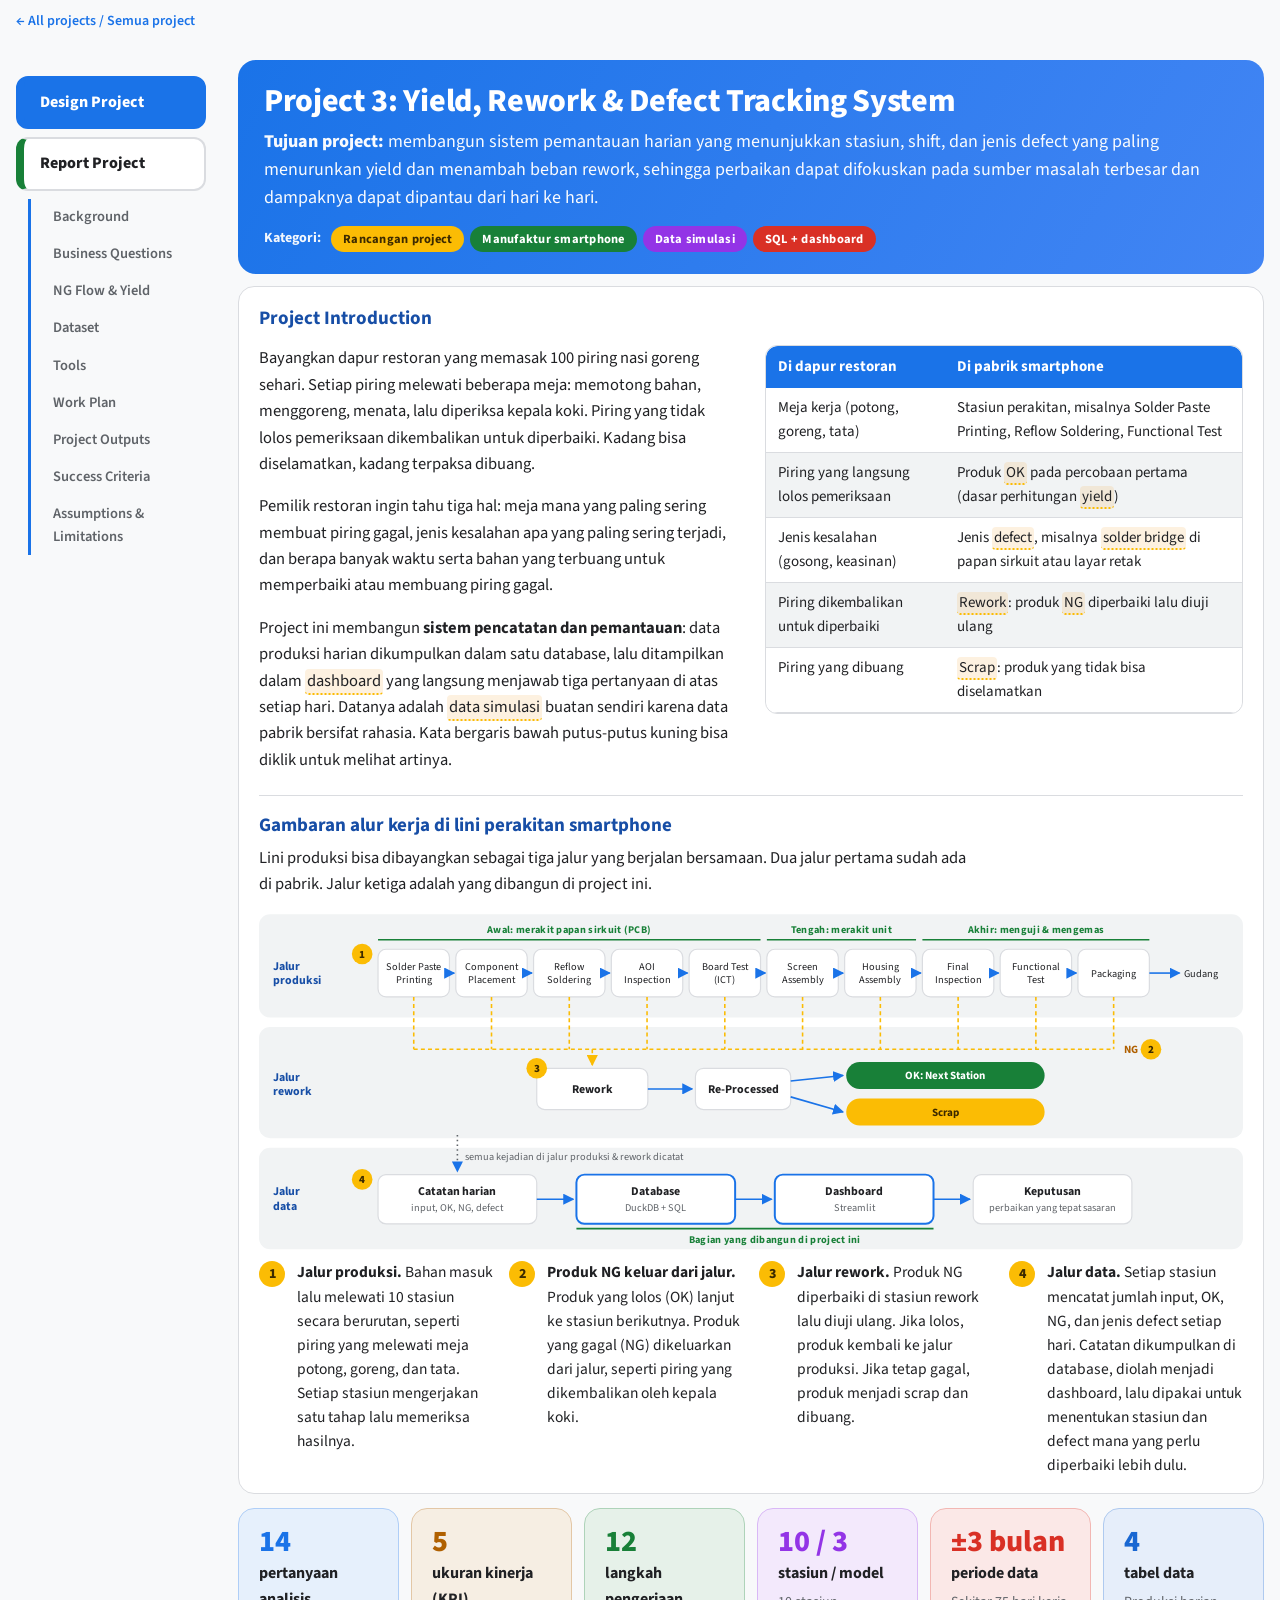
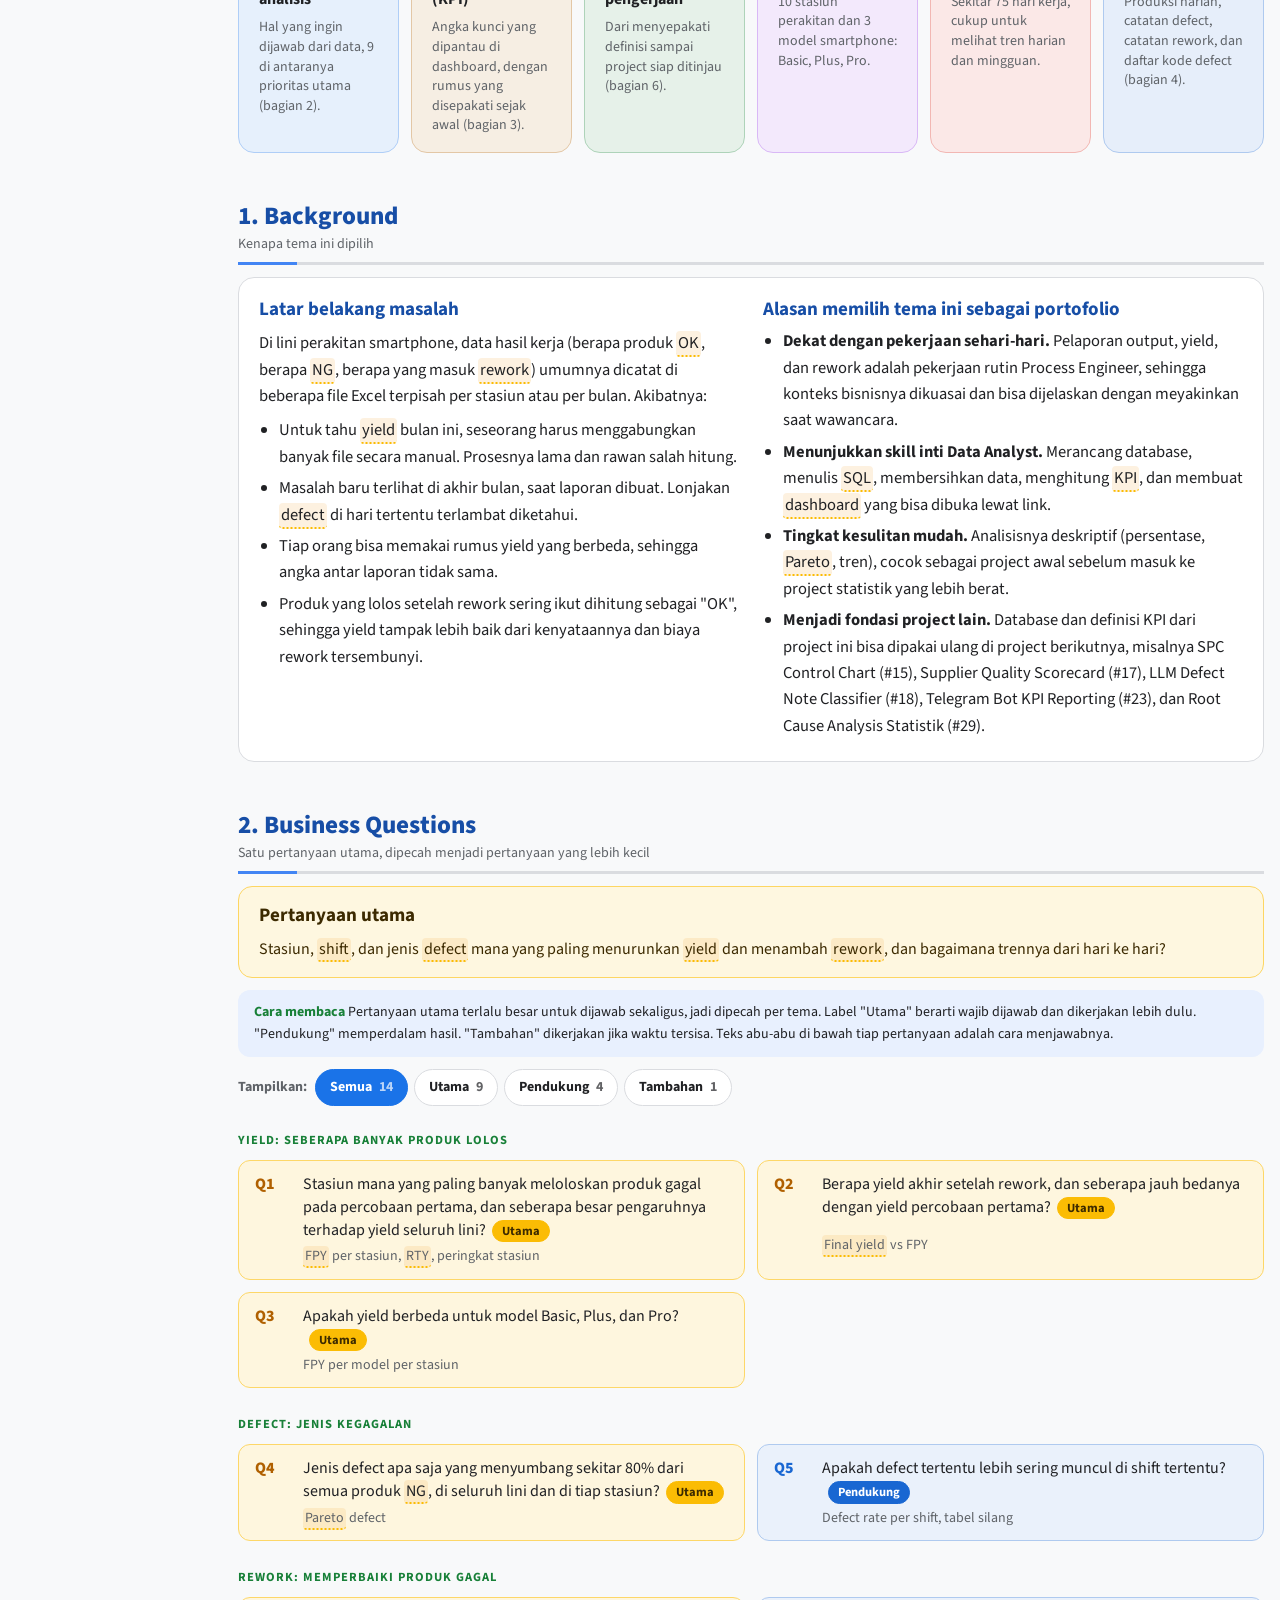
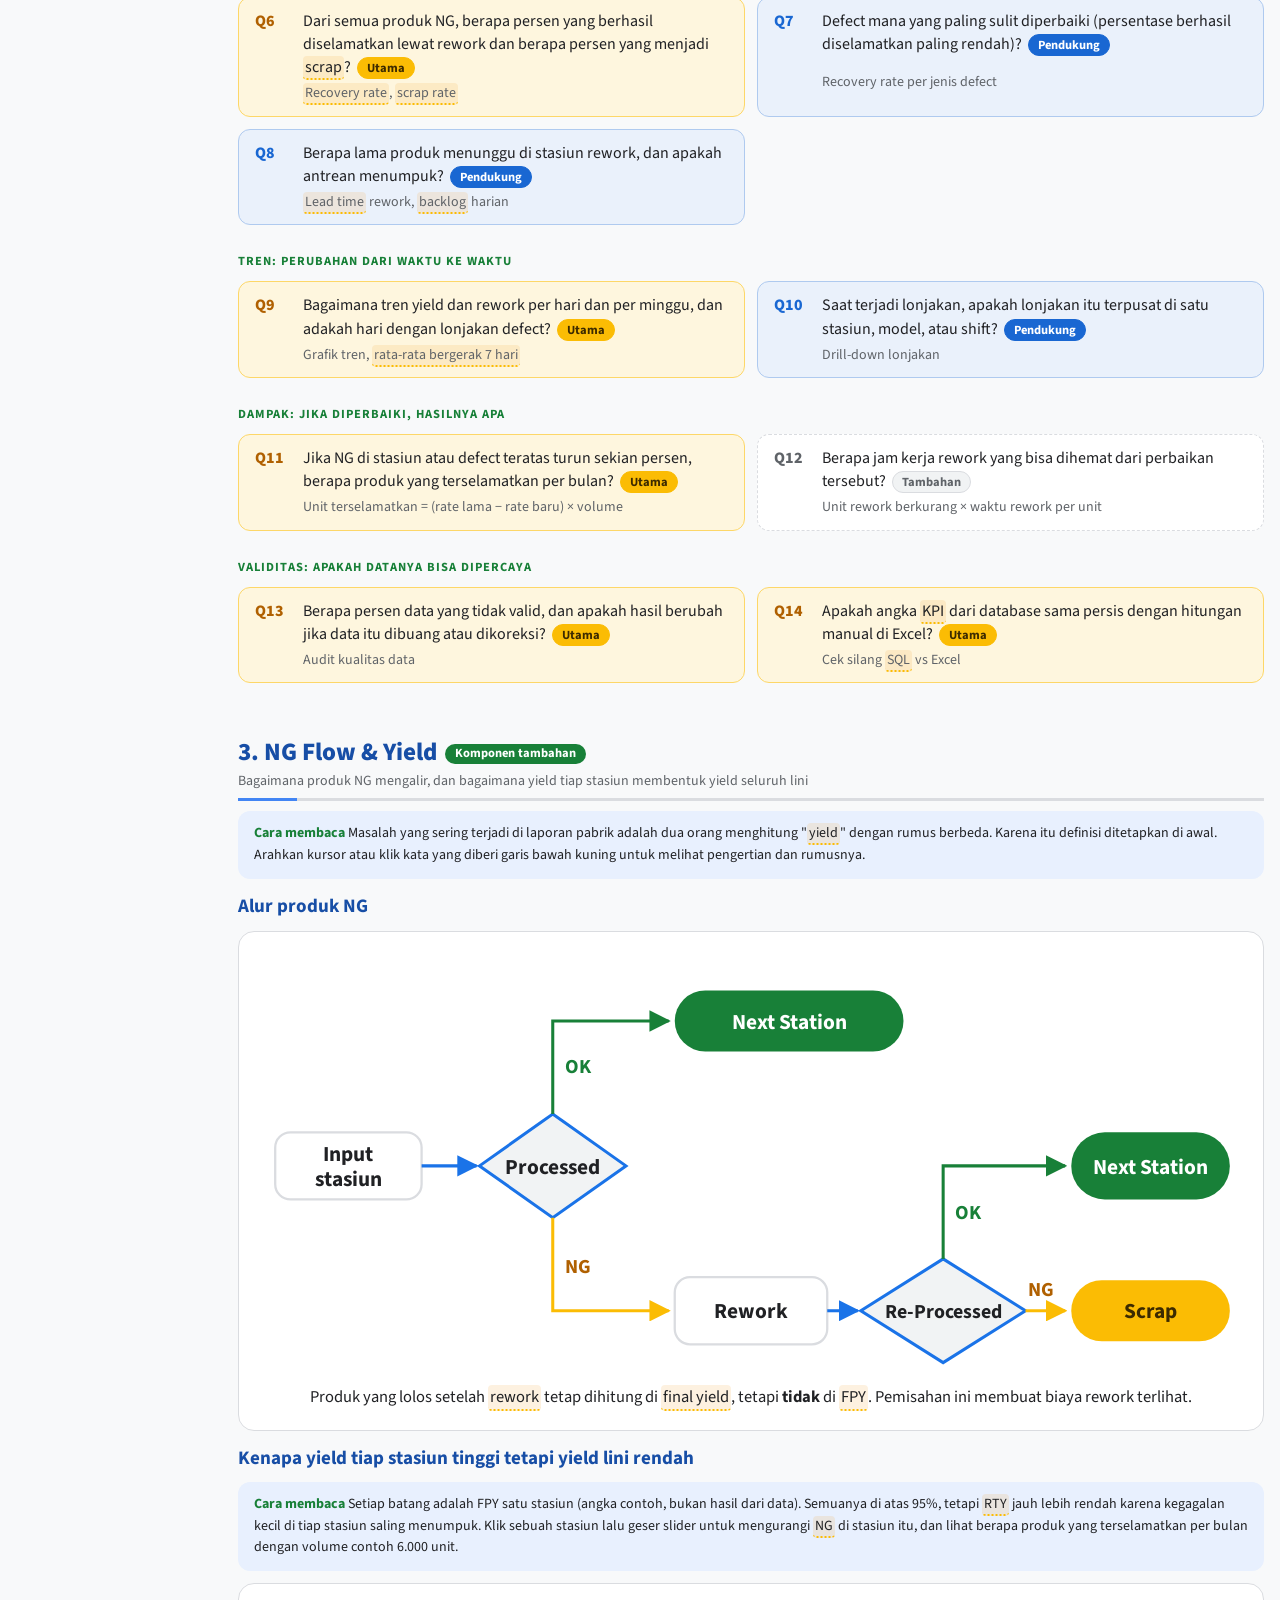
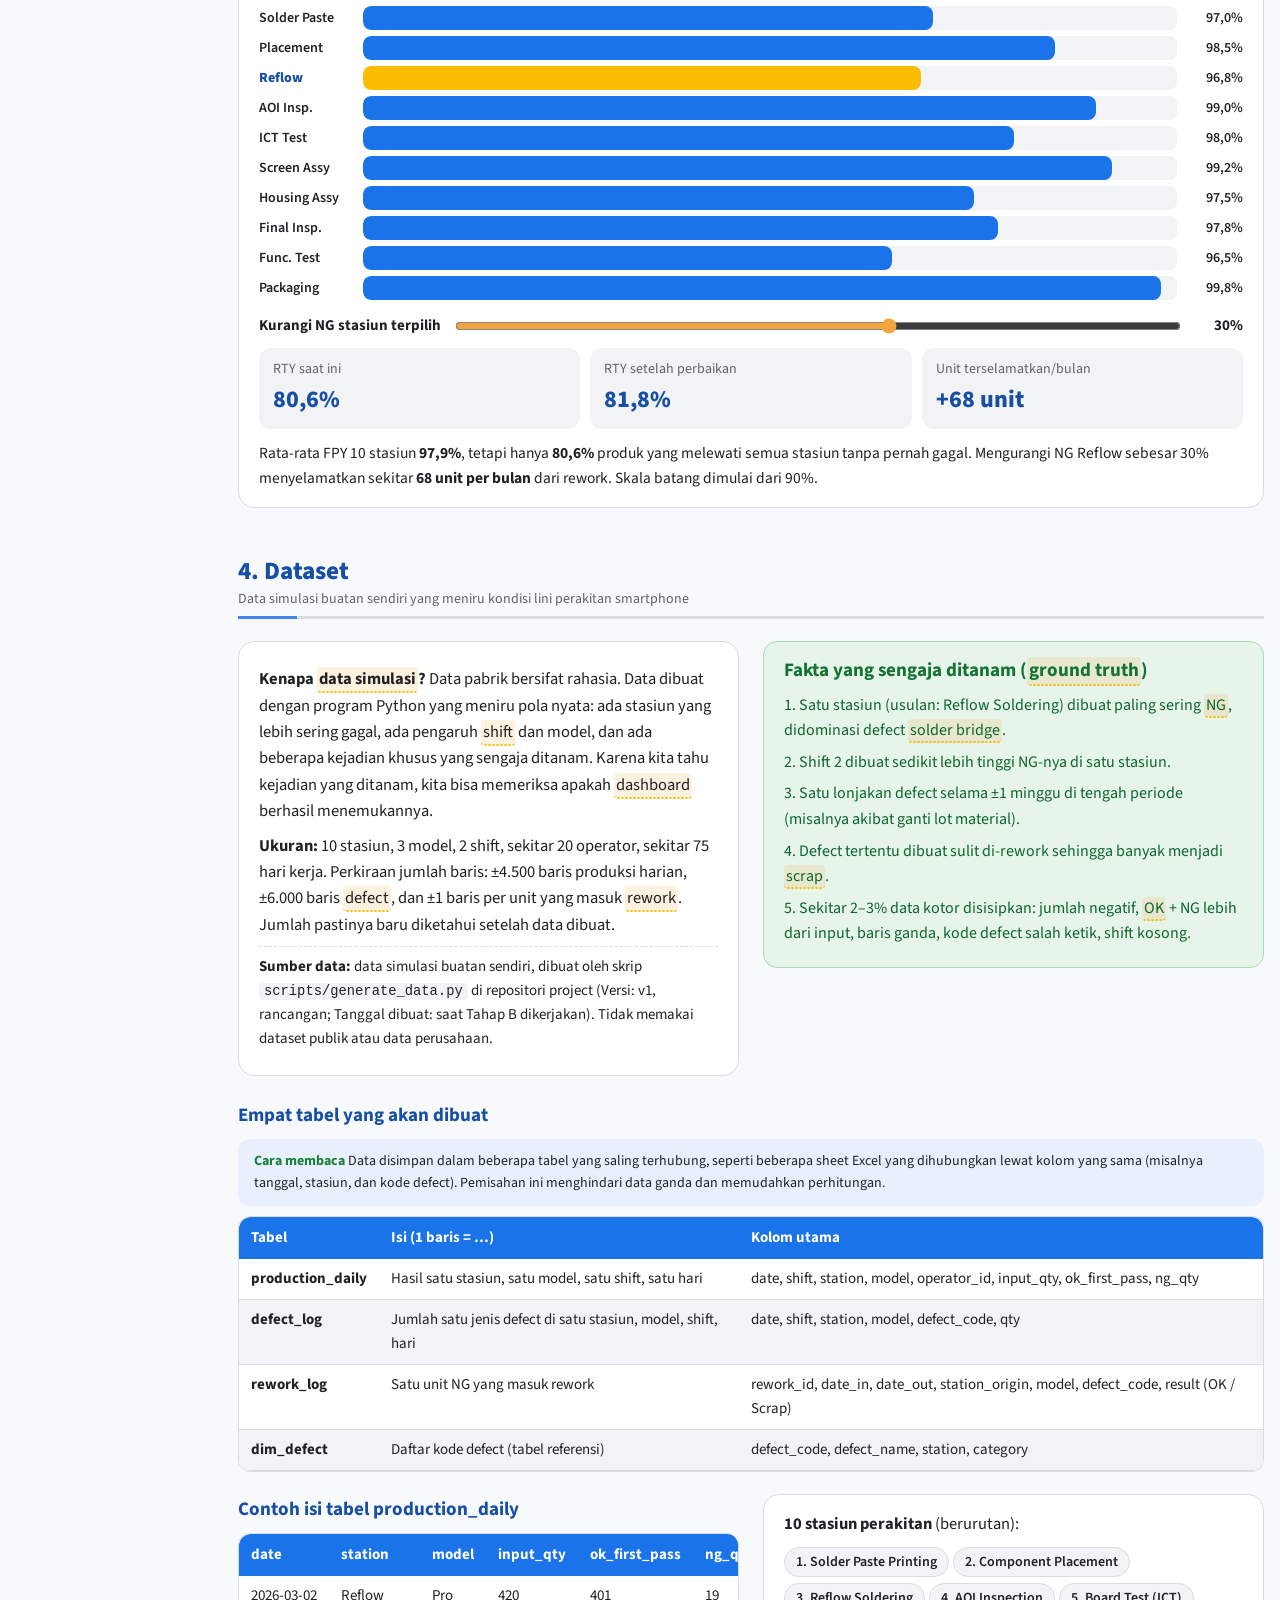
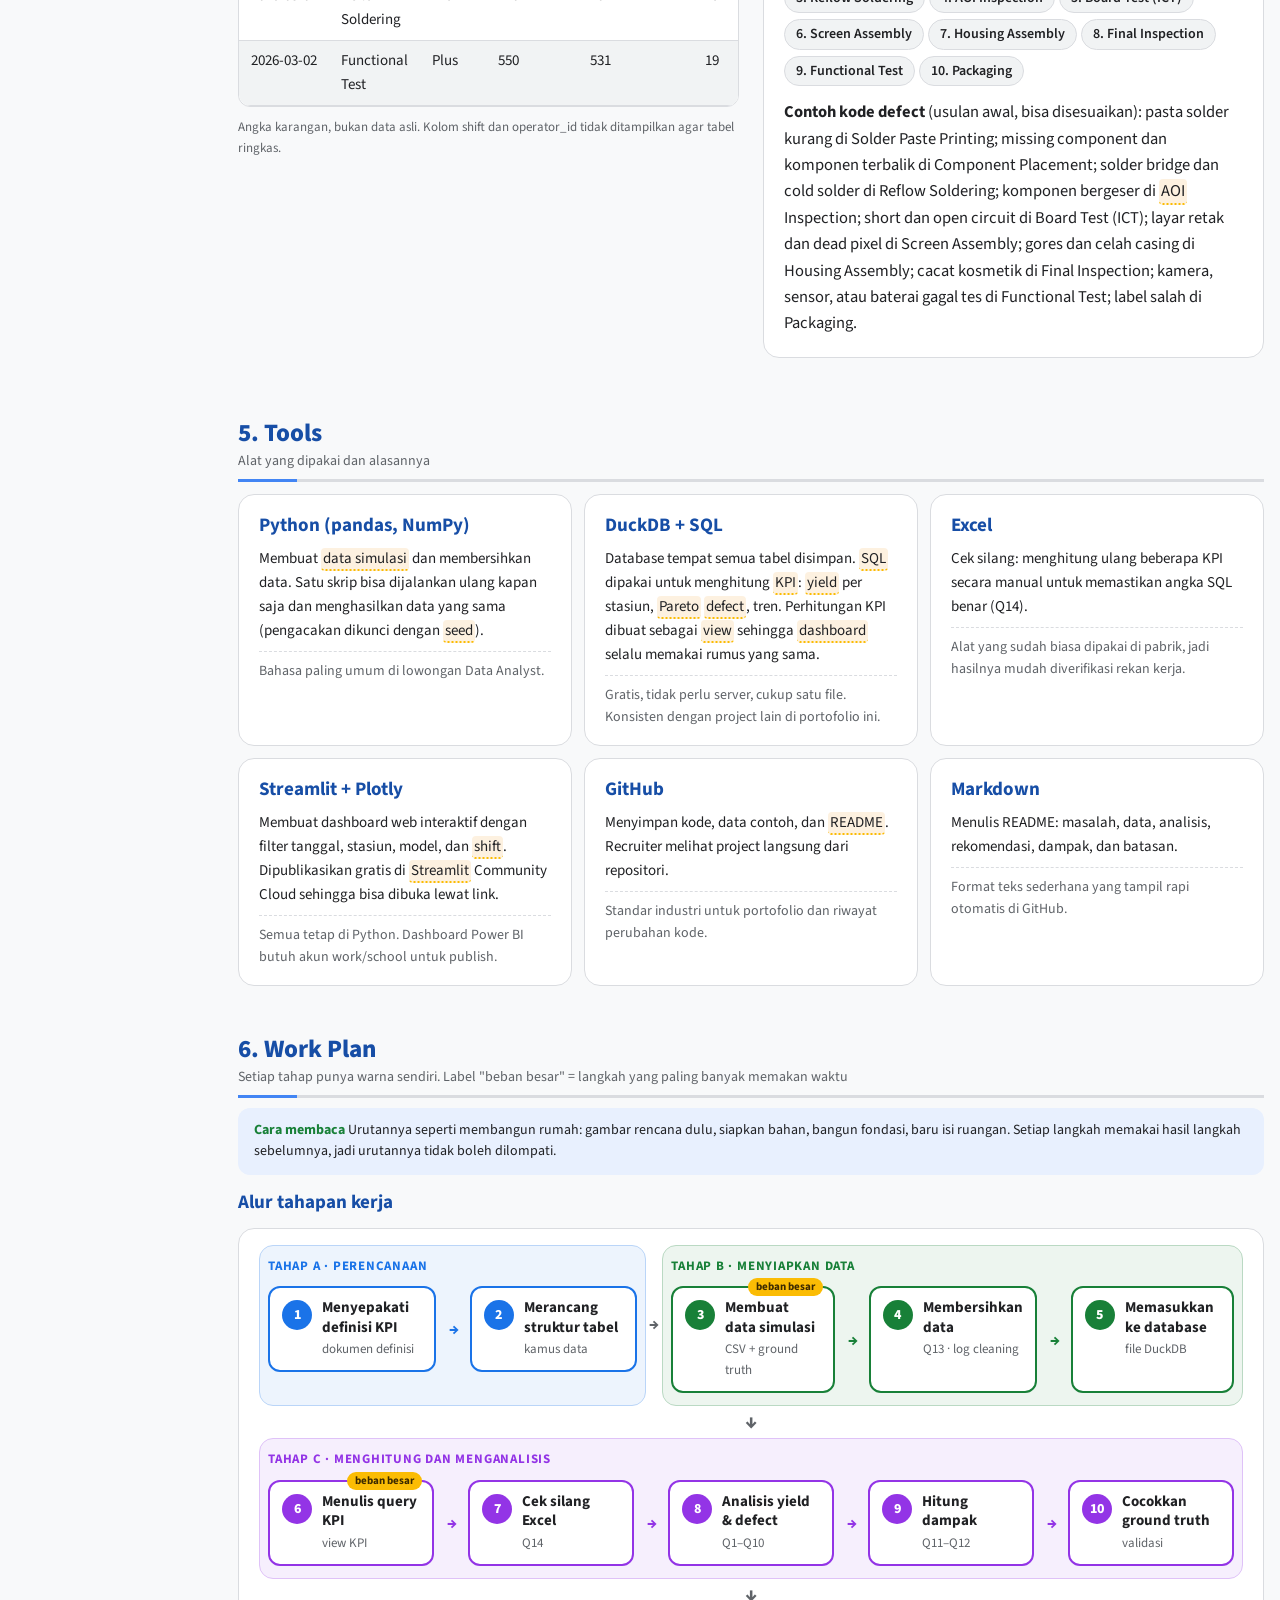
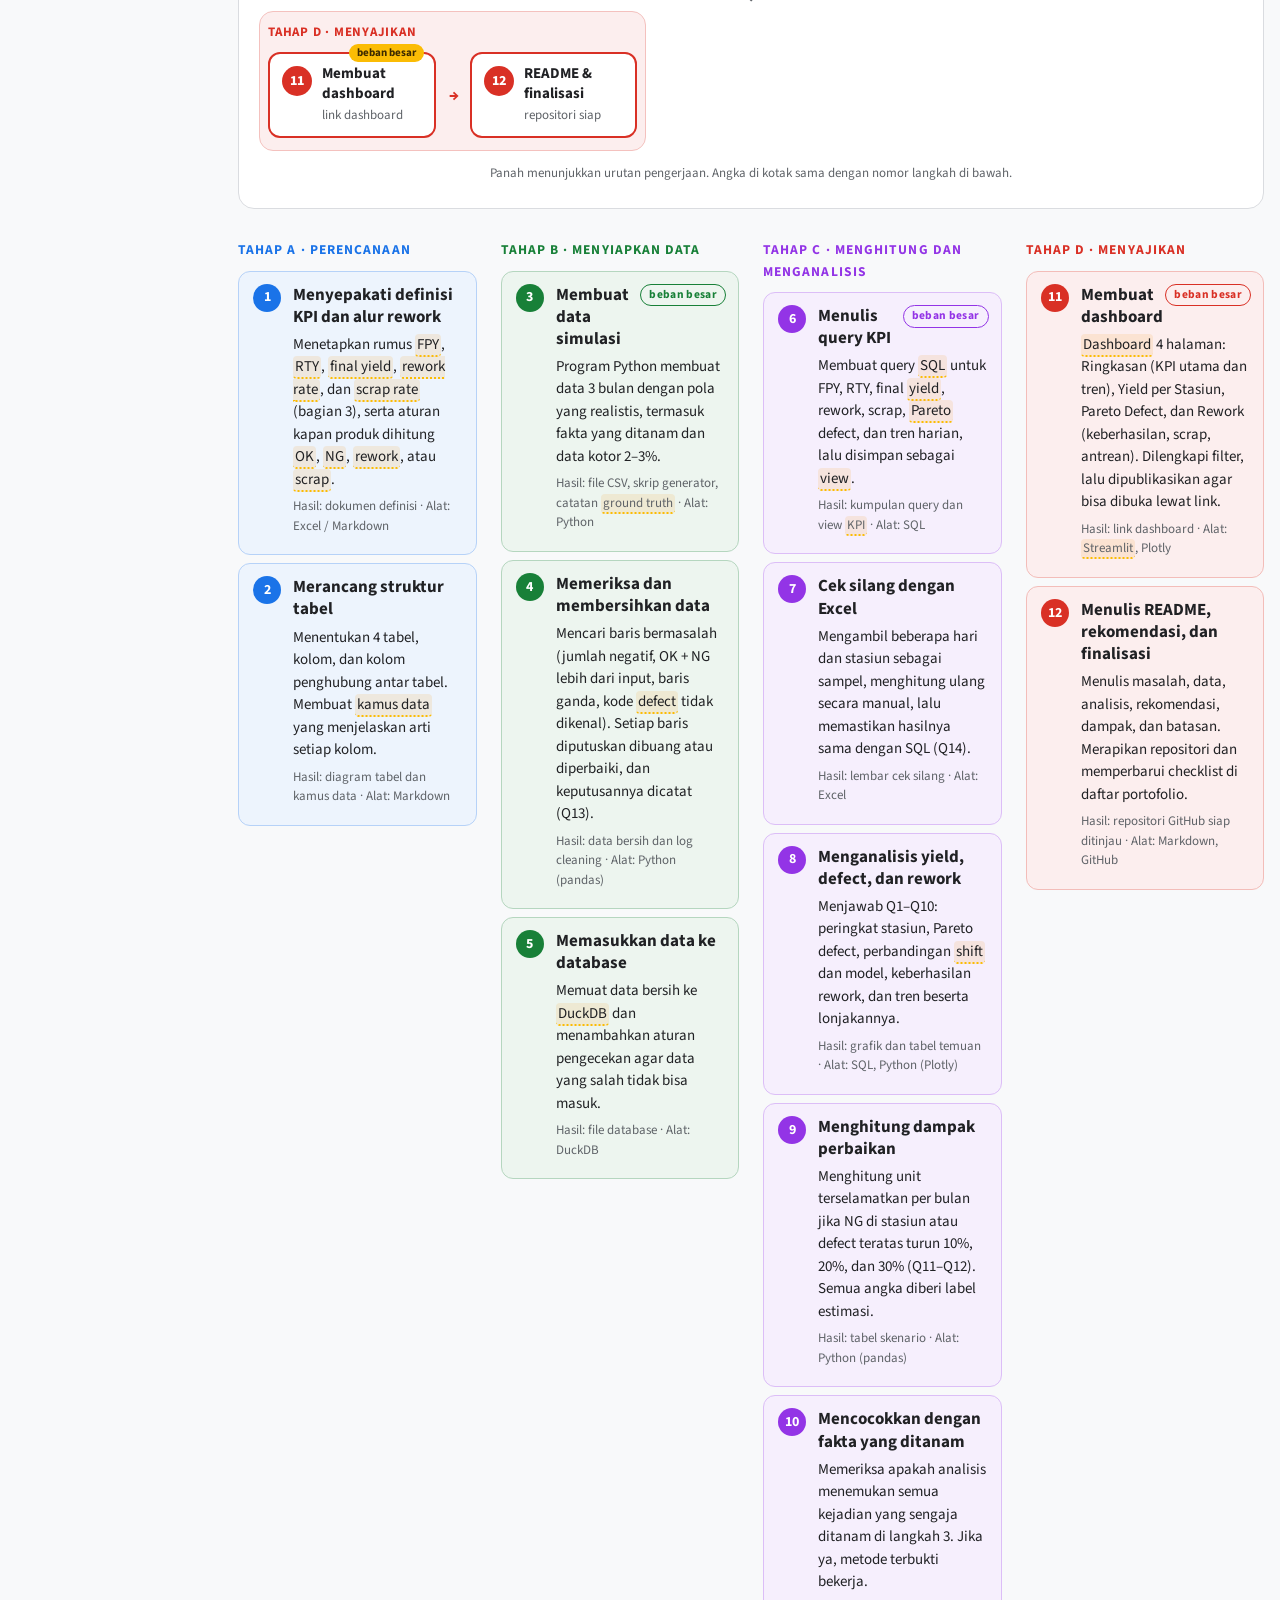
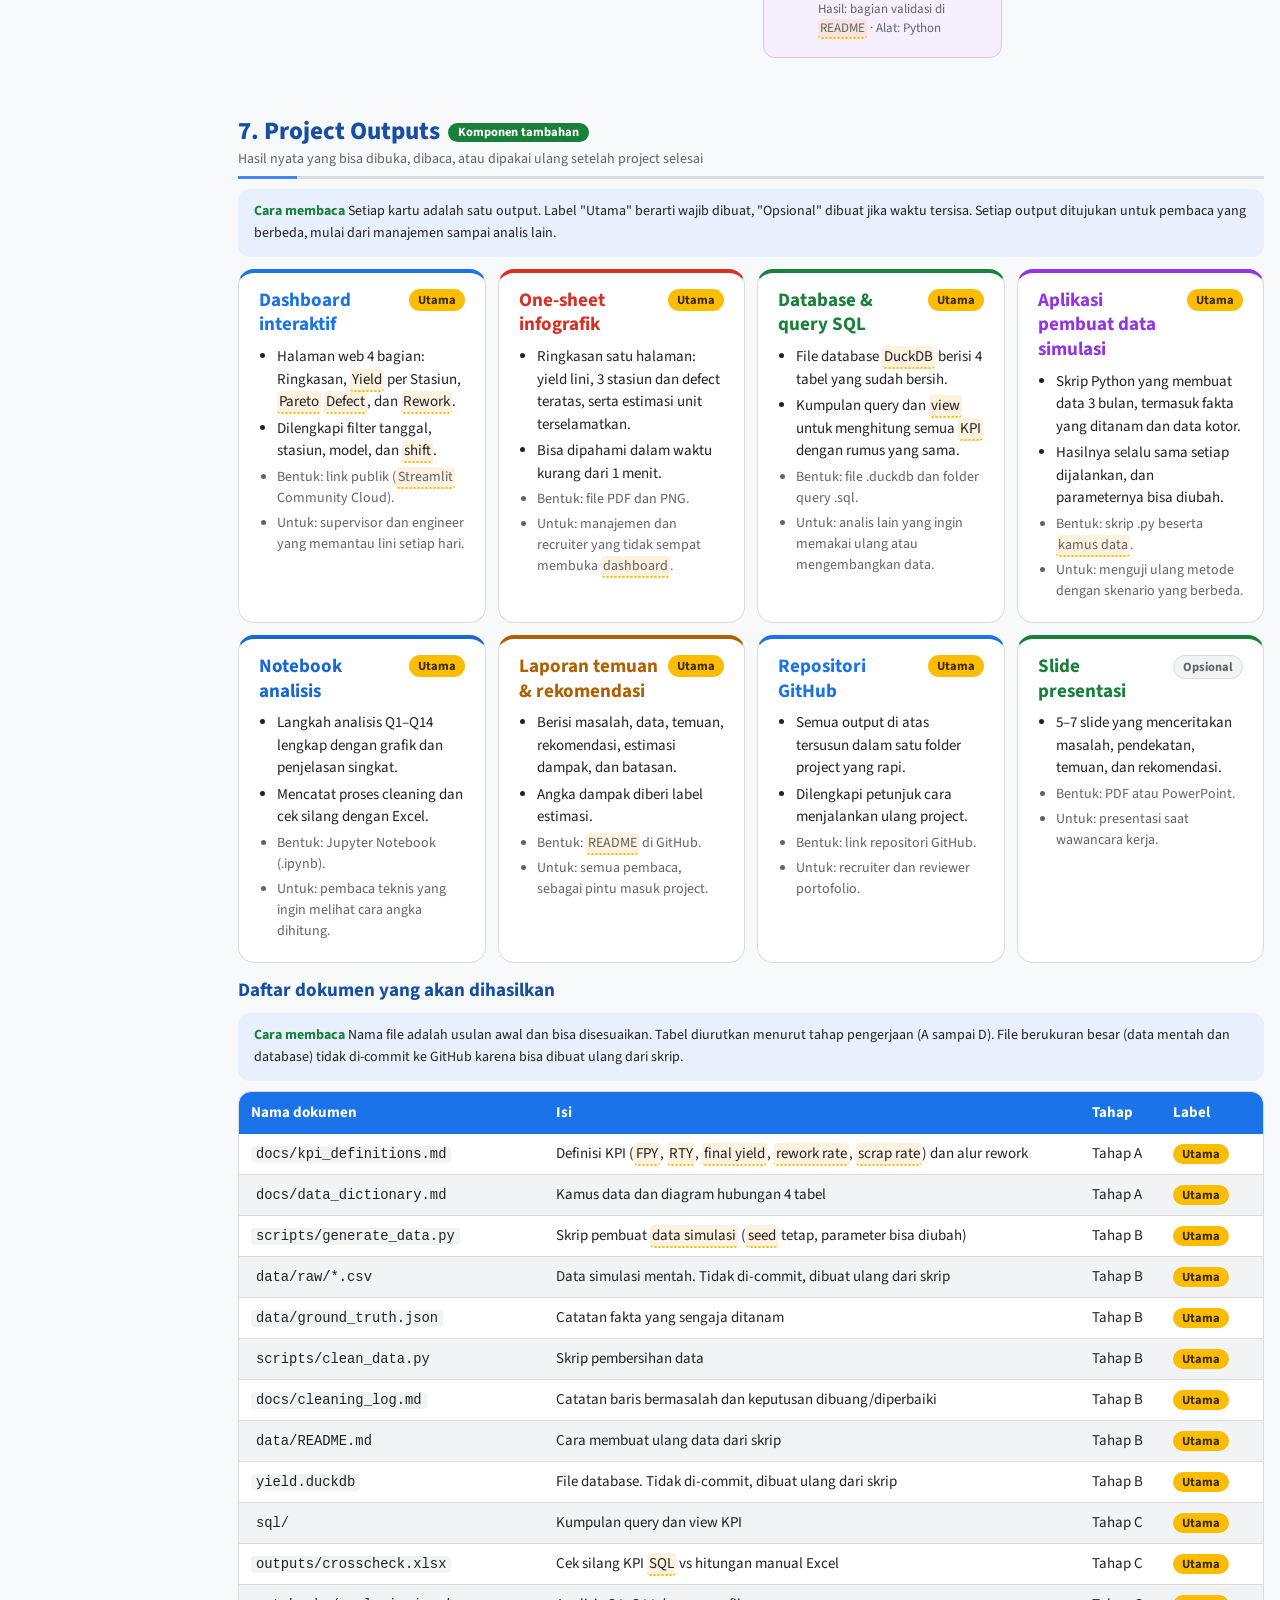
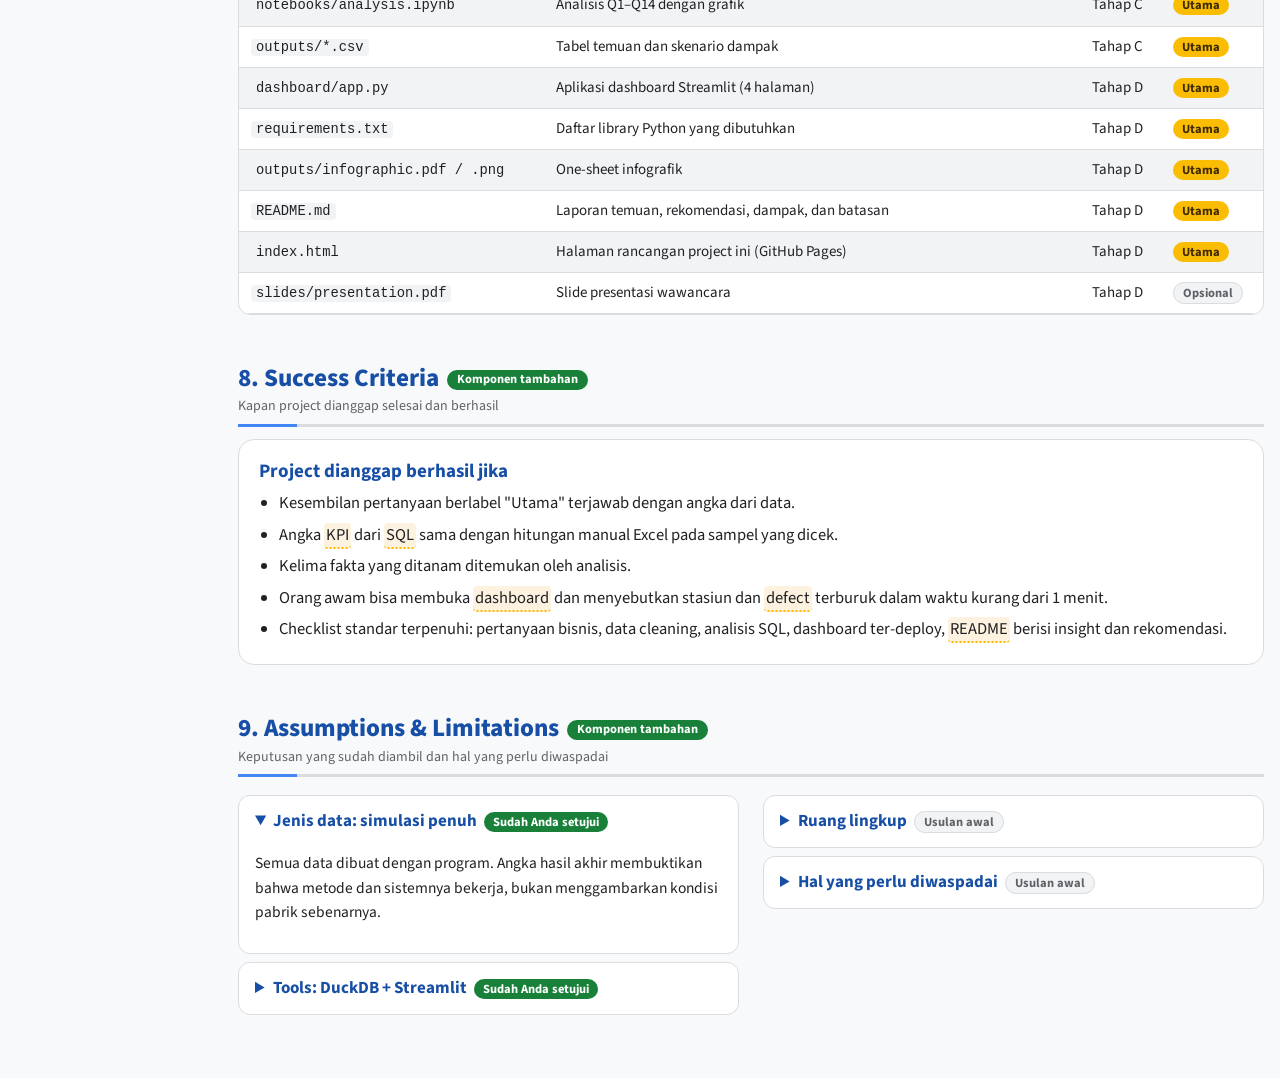
==== commit c5be057d: "Kerjakan Project 3: pipeline data simulasi, KPI, dashboard, dan Report v2 - Struktur standar Project" ====
--- a/index.html
+++ b/index.html
@@ -1,488 +1,7 @@
-<!doctype html><html><head><meta charset=utf8><meta name=viewport content="width=device-width,initial-scale=1,viewport-fit=cover"><style>:root{color-scheme:light;box-sizing:border-box;padding-top:env(safe-area-inset-top,0px);padding-bottom:env(safe-area-inset-bottom,0px)}html{scroll-padding-top:env(safe-area-inset-top,0px)}body{margin:0;padding:0;font:14px -apple-system,BlinkMacSystemFont,sans-serif;background:#fff;color:#000}img{max-width:100%}[hidden]:not([hidden=until-found i]){display:none!important}</style></head><body>
-<a href="https://bagusbernadi.github.io/" style="display:inline-block;margin:12px 16px;font:600 14px/1.4 'Source Sans 3',Arial,sans-serif;color:#1A73E8;text-decoration:none">← All projects / Semua project</a>
-<title>Project 3: Yield, Rework &amp; Defect Tracking</title>
-<meta name="claude:viewport-fit-sides" content="cover">
-<meta name="description" content="Rancangan project portofolio Data Analyst: sistem pelacakan yield, rework, dan defect perakitan smartphone dengan SQL dan dashboard.">
-<link rel="preconnect" href="https://fonts.googleapis.com"><link rel="preconnect" href="https://fonts.gstatic.com" crossorigin>
-<link rel="stylesheet" href="https://fonts.googleapis.com/css2?family=Source+Sans+3:wght@400;600;700;800&display=swap">
-<style>
-/* Layout: tema terang ala Google (single theme, sengaja): latar putih keabuan, kartu putih;
-   biru = struktur, kuning = penanda utama, hijau = info pendukung, merah = aksen.
-   Skala huruf: H1 32 · H2 25 · H3 19 · body 16.5 · keterangan 14 · label 12.5 */
-:root{color-scheme:light;
---bg:#F8F9FA;--card:#FFFFFF;--sub:#F1F3F4;--line:#DADCE0;
---ink:#202124;--head:#174EA6;--mut:#5F6368;
---navy:#1A73E8;--navy-ink:#FFFFFF;--teal:#188038;--amber:#FBBC04;--amber-ink:#3C2A00;--bar:#1A73E8;--soft:#E8F0FE;
---gb:#4285F4;--gr:#EA4335;--gy:#FBBC04;--gg:#34A853;
---navyH:#1A73E8;--amberH:#B06000;--tealH:#188038;--plumH:#9334E6;--roseH:#D93025;--skyH:#1967D2;--onph:#fff;
---f:"Source Sans 3",Calibri,Carlito,"Segoe UI",Arial,sans-serif;
---h1:clamp(26px,2.6vw,32px);--h2:clamp(21px,2vw,25px);--h3:19px;--body:16.5px;--small:14px;--label:12.5px}
-[hidden]{display:none!important}
-*{box-sizing:border-box}html{scroll-padding-top:64px;scroll-behavior:smooth}
-body{margin:0;background:var(--bg);color:var(--ink);font:400 var(--body)/1.6 var(--f)}
-body::before{content:"";position:fixed;inset:0 0 auto;height:env(safe-area-inset-top,0px);background:var(--bg);z-index:10}
-main{max-width:880px;margin:0 auto;padding-block:16px 56px;padding-left:max(16px,env(safe-area-inset-left,0px));padding-right:max(16px,env(safe-area-inset-right,0px))}
-b,strong{font-weight:700}
-nav{position:sticky;top:env(safe-area-inset-top,0px);z-index:9;background:var(--bg);padding:8px 0;display:flex;gap:6px;overflow-x:auto}
-nav a{flex:none;background:var(--card);border:1px solid var(--line);color:var(--ink);text-decoration:none;border-radius:999px;padding:6px 14px;font-size:var(--small);font-weight:600}
-nav a:hover,nav a:focus-visible{background:var(--amber);border-color:var(--amber);color:var(--amber-ink);outline:none}
-.banner{background:var(--navy);color:var(--navy-ink);border-radius:18px;padding:22px 26px}
-.banner h1{margin:0 0 8px;font-size:var(--h1);font-weight:800;line-height:1.2;text-wrap:balance;letter-spacing:-.01em}.banner p{margin:0;font-size:18px;line-height:1.55;opacity:.97}.banner .goal b{font-weight:800}
-.tags{display:flex;gap:6px;flex-wrap:wrap;margin-top:14px}
-.tags{align-items:center}.tlab{font-size:var(--small);font-weight:700;margin-right:4px;opacity:.95}
-.tag{border-radius:999px;padding:3px 12px;font-size:var(--label);font-weight:700;background:rgba(255,255,255,.2);letter-spacing:.02em}.tag.a{background:var(--amber);color:var(--amber-ink)}
-.card{border-radius:16px;padding:16px 20px;background:var(--card);border:1px solid var(--line);margin:12px 0}
-.card p{margin:8px 0}
-h2{font-size:var(--h2);font-weight:800;color:var(--head);margin:48px 0 10px;padding-bottom:8px;border-bottom:2px solid var(--line);line-height:1.25;text-wrap:balance}
-h2 small{display:block;font-size:var(--small);font-weight:400;color:var(--mut);margin-top:4px}
-h3{font-size:var(--h3);font-weight:700;color:var(--head);margin:16px 0 6px;line-height:1.3}
-.card h3:first-child,.card>div>h3:first-child{margin-top:4px}
-.add{display:inline-block;vertical-align:middle;margin-left:8px;border-radius:999px;padding:2px 10px;font-size:var(--label);font-weight:700;background:var(--teal);color:#fff}
-.how{background:var(--soft);border-radius:12px;padding:12px 16px;margin:10px 0;font-size:var(--small);line-height:1.55;color:var(--ink)}.how::before{content:"Cara membaca ";font-weight:700;color:var(--teal)}
-.callout{border-radius:14px;padding:14px 20px;margin:12px 0;font-size:16px}.callout h4{margin:0 0 6px;font-size:var(--h3);font-weight:700}.callout p{margin:6px 0}
-.callout.a{background:var(--amber);color:var(--amber-ink)}.callout.g{background:var(--teal);color:#fff}
-.kpis{display:grid;grid-template-columns:repeat(3,1fr);gap:12px;margin:14px 0}.kpis .card{margin:0}
-.kpi .v{font-size:30px;font-weight:800;display:block;line-height:1.15;color:var(--head);font-variant-numeric:tabular-nums}.kpi .l{display:block;font-weight:700;font-size:16px;margin-top:2px}.kpi .d{display:block;font-size:var(--small);line-height:1.4;margin-top:6px;color:var(--mut)}
-.kpi.t{background:var(--teal);border-color:var(--teal);color:#fff}.kpi.am{background:var(--amber);border-color:var(--amber);color:var(--amber-ink)}
-.kpi.t .v,.kpi.t .d,.kpi.am .v,.kpi.am .d{color:inherit}
-table{border-collapse:collapse;width:100%;font-size:15px;background:var(--card);border-radius:12px;overflow:hidden}
-th{background:var(--navy);color:var(--navy-ink);padding:9px 12px;text-align:left;vertical-align:top;font-weight:700}
-td{padding:8px 12px;border-bottom:1px solid var(--line);vertical-align:top}
-tr:nth-child(odd) td{background:var(--sub)}
-.scroll{overflow-x:auto;border:1px solid var(--line);border-radius:12px;margin:10px 0}
-.q{background:var(--card);border:1px solid var(--line);border-radius:12px;padding:12px 16px;margin:6px 0;display:grid;grid-template-columns:40px 1fr;gap:4px 8px;font-size:16px;line-height:1.45}
-.q .id{font-weight:800;color:var(--head)}.q .m{grid-column:2;font-size:var(--small);color:var(--mut)}
-.pri{display:inline-block;border-radius:999px;padding:1px 9px;font-size:var(--label);font-weight:700;margin-left:6px;background:var(--sub);border:1px solid var(--line);color:var(--mut)}.pri.M{background:var(--amber);border-color:var(--amber);color:var(--amber-ink)}.pri.S{background:var(--navy);border-color:var(--navy);color:#fff}
-.theme{font-size:var(--label);font-weight:700;color:var(--teal);margin:20px 0 4px;text-transform:uppercase;letter-spacing:.08em}
-.flow{display:flex;flex-wrap:wrap;align-items:center;gap:6px;margin:8px 0}
-.flow span{border-radius:999px;padding:5px 12px;font-size:var(--small);font-weight:700;background:var(--sub);border:1px solid var(--line)}
-.flow span.ng{background:var(--amber);border-color:var(--amber);color:var(--amber-ink)}.flow span.ok{background:var(--teal);border-color:var(--teal);color:#fff}.flow i{font-style:normal;color:var(--mut);font-size:var(--small)}
-.row{display:flex;align-items:center;gap:8px;margin:6px 0;width:100%;font:inherit;font-size:var(--small);color:var(--ink);background:none;border:0;padding:0;cursor:pointer;text-align:left}
-.row .n{width:96px;flex:none;font-weight:600}.row .tr{flex:1;background:var(--sub);border-radius:8px;height:24px;position:relative;overflow:hidden}
-.row .b{position:absolute;left:0;top:0;bottom:0;border-radius:8px;background:var(--bar);transition:width .25s}
-.row.sel .b{background:var(--amber)}.row.sel .n{color:var(--head);font-weight:800}
-.row .c{width:58px;text-align:right;flex:none;font-variant-numeric:tabular-nums;font-weight:600}
-.row:focus-visible{outline:3px solid var(--amber);outline-offset:2px;border-radius:8px}
-.ctl{display:flex;align-items:center;gap:12px;margin:14px 0 10px;font-weight:700;font-size:15px}.ctl input{flex:1;accent-color:#F2A541}.ctl output{min-width:48px;text-align:right}
-.res{display:grid;grid-template-columns:repeat(3,1fr);gap:10px;margin-top:10px}.res div{background:var(--sub);border-radius:12px;padding:10px 14px;font-size:var(--small);color:var(--mut)}.res b{display:block;font-size:24px;font-weight:800;color:var(--head);font-variant-numeric:tabular-nums}
-.steps{counter-reset:s;display:grid;gap:8px;margin:10px 0;padding:0;list-style:none}
-.steps li{background:var(--card);border:1px solid var(--line);border-radius:12px;padding:12px 14px 12px 54px;position:relative}
-.steps li::before{counter-increment:s;content:counter(s);position:absolute;left:14px;top:12px;width:28px;height:28px;border-radius:50%;background:var(--navy);color:#fff;font-weight:700;display:grid;place-items:center;font-size:14px}
-.steps li.L::before{background:var(--amber);color:var(--amber-ink)}
-.steps b.t{display:block;font-size:17px;color:var(--head);line-height:1.3}.steps p{margin:6px 0;font-size:15px;line-height:1.5}.steps .meta{font-size:13px;color:var(--mut)}
-.phase{font-size:var(--label);font-weight:700;color:var(--teal);margin:18px 0 0;text-transform:uppercase;letter-spacing:.08em}
-.tools{display:grid;grid-template-columns:repeat(2,1fr);gap:12px;margin:12px 0}.tools .card{margin:0}
-.tools b{display:block;font-size:var(--h3);color:var(--head)}.tools .r{font-size:15px;margin:6px 0 0}.tools .alt{font-size:var(--small);color:var(--mut);margin:8px 0 0;padding-top:8px;border-top:1px dashed var(--line)}
-details{background:var(--card);border:1px solid var(--line);border-radius:12px;padding:12px 16px;margin:8px 0}summary{cursor:pointer;font-weight:700;font-size:17px;color:var(--head)}details p{font-size:15.5px}
-.pill{border-radius:999px;padding:1px 9px;font-size:var(--label);font-weight:700;background:var(--teal);color:#fff;margin-left:4px}.pill.d{background:var(--sub);border:1px solid var(--line);color:var(--mut)}
-.chip{display:inline-block;border-radius:999px;padding:3px 11px;margin:3px 4px 3px 0;font-size:var(--small);font-weight:600;background:var(--sub);border:1px solid var(--line)}
-.tm{border-bottom:2px dotted var(--amber);background:rgba(242,165,65,.16);border-radius:4px;padding:0 2px;cursor:help}
-#tip{position:fixed;display:none;max-width:320px;white-space:pre-line;background:#202124;color:#fff;padding:10px 12px;border-radius:12px;font-size:var(--small);line-height:1.4;z-index:20;box-shadow:0 6px 20px rgba(0,0,0,.25)}
-ul.tight{margin:6px 0;padding-left:20px}ul.tight li{margin:5px 0}
-.intro>.layout{grid-column:1/-1}
-.layout{margin-top:14px;padding-top:14px;border-top:1px solid var(--line)}.layout .lead{margin:4px 0 10px;max-width:90ch}
-.figw{overflow-x:auto;margin:8px 0}.figw svg{display:block;width:100%;min-width:860px;height:auto;font-family:var(--f)}
-.figw .lane{fill:var(--sub)}.figw .box{fill:var(--card);stroke:var(--line);stroke-width:1.5}.figw .box.hi{stroke:var(--bar);stroke-width:2.5}
-.figw text{fill:var(--ink)}.figw .ln{font-size:15px;font-weight:700;fill:var(--head)}.figw .gl{font-size:13px;font-weight:700;fill:var(--teal);letter-spacing:.03em}
-.figw .bt{font-size:13px}.figw .b{font-size:15px;font-weight:700}.figw .st{font-size:13px;fill:var(--mut)}
-.figw .grp{stroke:var(--teal);stroke-width:2}.figw .ar{stroke:var(--bar);stroke-width:2}.figw .ah{fill:var(--bar)}
-.figw .ng,.figw .ngs{stroke:var(--amber);stroke-width:2;stroke-dasharray:5 4}.figw .aha{fill:var(--amber)}.figw .nl{font-size:14px;font-weight:700;fill:var(--amberH)}
-.figw .dt{stroke:var(--mut);stroke-width:2;stroke-dasharray:2 4}
-.figw .okb{fill:var(--teal)}.figw .scb{fill:var(--amber)}.figw .wt{fill:#fff;font-size:14px;font-weight:700}.figw .at{fill:var(--amber-ink);font-size:14px;font-weight:700}
-.figw .mk{fill:var(--amber)}.figw .mt{fill:var(--amber-ink);font-size:14px;font-weight:800}
-.legend{counter-reset:l;list-style:none;padding:0;margin:10px 0 0;display:grid;gap:10px}
-.legend li{counter-increment:l;position:relative;padding-left:38px;font-size:15.5px;line-height:1.55}
-.legend li::before{content:counter(l);position:absolute;left:0;top:1px;width:26px;height:26px;border-radius:50%;background:var(--amber);color:var(--amber-ink);font-weight:800;font-size:14px;display:grid;place-items:center}
-@media (min-width:1000px){.legend{grid-template-columns:repeat(4,1fr);gap:16px}}
-.kpi{--h:var(--navyH);background:color-mix(in srgb,var(--h) 11%,var(--card));border-color:color-mix(in srgb,var(--h) 35%,var(--card))}
-.kpi .v{color:var(--h)}.kpi .l{color:var(--ink)}.kpi .d{color:var(--mut)}
-.q[data-p="M"]{background:color-mix(in srgb,var(--amber) 13%,var(--card));border-color:color-mix(in srgb,var(--amber) 60%,var(--card))}
-.q[data-p="S"]{background:color-mix(in srgb,var(--skyH) 9%,var(--card));border-color:color-mix(in srgb,var(--skyH) 35%,var(--card))}
-.q[data-p="N"]{border-style:dashed}
-.q[data-p="M"] .id{color:var(--amberH)}.q[data-p="S"] .id{color:var(--skyH)}.q[data-p="N"] .id{color:var(--mut)}
-.pri.S{background:var(--skyH);border-color:var(--skyH);color:var(--onph)}
-.fbar{display:flex;flex-wrap:wrap;align-items:center;gap:6px;margin:12px 0 4px}.fbar span{font-size:var(--small);font-weight:700;color:var(--mut);margin-right:2px}
-.fb{font:inherit;font-size:var(--small);font-weight:700;cursor:pointer;border-radius:999px;padding:6px 14px;border:1px solid var(--line);background:var(--card);color:var(--ink)}
-.fb i{font-style:normal;opacity:.7;margin-left:4px}.fb:hover{border-color:var(--bar)}.fb:focus-visible{outline:3px solid var(--amber);outline-offset:2px}
-.fb.on{background:var(--navy);border-color:var(--navy);color:#fff}.fb.on[data-f="M"]{background:var(--amber);border-color:var(--amber);color:var(--amber-ink)}.fb.on[data-f="S"]{background:var(--skyH);border-color:var(--skyH);color:var(--onph)}
-.defs p{margin:0 0 12px}.defs p:last-child{margin:0}
-.fx{display:inline-block;margin:2px 0;padding:1px 9px;border-radius:8px;background:color-mix(in srgb,var(--tealH) 12%,var(--card));border:1px solid color-mix(in srgb,var(--tealH) 40%,var(--card));color:var(--tealH);font-weight:700;font-size:15px;white-space:normal}
-.figw.fl svg{min-width:520px;max-width:1000px;margin:0 auto}.flowfull .card{padding:20px 24px}.flowfull .card>p{text-align:center;margin:12px 0 0}.figw .dia{fill:var(--sub);stroke:var(--bar);stroke-width:2}.figw .b2{font-size:14px;font-weight:700}
-.figw .arT{fill:none;stroke:var(--teal);stroke-width:2}.figw .aht{fill:var(--teal)}.figw .arA{fill:none;stroke:var(--amber);stroke-width:2}.figw .aha2{fill:var(--amber)}
-.figw .lt{font-size:13px;font-weight:700;fill:var(--tealH)}.figw .la{font-size:13px;font-weight:700;fill:var(--amberH)}
-.ph .phase{color:var(--ph);font-size:13.5px}
-.ph .steps li{background:color-mix(in srgb,var(--ph) 8%,var(--card));border-color:color-mix(in srgb,var(--ph) 32%,var(--card))}
-.ph .steps li::before,.ph .steps li.L::before{background:var(--ph);color:var(--onph)}
-.ph .steps b.t{color:var(--ink)}
-.steps li.L::after{content:"beban besar";position:absolute;right:12px;top:12px;font-size:11.5px;font-weight:700;letter-spacing:.03em;padding:1px 8px;border-radius:999px;border:1px solid var(--ph,var(--amber));color:var(--ph,var(--amber))}
-.steps li.L b.t{padding-right:84px}
-.banner{background:linear-gradient(120deg,#1A73E8,#4285F4)}
-h2{border-bottom:3px solid transparent;border-image:linear-gradient(90deg,var(--gb) 0 60px,var(--line) 60px) 1}
-nav a:nth-child(4n+1):hover{background:var(--gb);border-color:var(--gb);color:#fff}nav a:nth-child(4n+2):hover{background:var(--gr);border-color:var(--gr);color:#fff}nav a:nth-child(4n+4):hover{background:var(--gg);border-color:var(--gg);color:#fff}
-.callout.g{background:#E6F4EA;color:#0D652D;border:1px solid #A8DAB5}.callout.g h4{color:#137333}
-.callout.a{background:#FEF7E0;color:#3C2A00;border:1px solid #FDD663}
-.outs{display:grid;gap:12px;margin:12px 0}.outs .card{margin:0}
-.out{--h:var(--navyH);border-top:4px solid var(--h)}
-.out .oh{display:flex;align-items:flex-start;justify-content:space-between;gap:8px}.out .oh b{font-size:var(--h3);color:var(--h);line-height:1.3}
-.ob{flex:none;border-radius:999px;padding:1px 9px;font-size:var(--label);font-weight:700;background:var(--amber);color:var(--amber-ink)}.ob.opt{background:var(--sub);border:1px solid var(--line);color:var(--mut)}
-.out ul{margin:8px 0 0;padding-left:18px;font-size:15px;line-height:1.5}.out li{margin:4px 0}
-.out li:nth-last-child(-n+2){color:var(--mut);font-size:14px}
-@media (min-width:700px){.outs{grid-template-columns:repeat(2,1fr)}}
-@media (min-width:1280px){.outs{grid-template-columns:repeat(4,1fr)}}
-.tag.c1{background:#188038;color:#fff}.tag.c2{background:#9334E6;color:#fff}.tag.c3{background:#D93025;color:#fff}.tag.c4{background:#fff;color:#1A73E8}
-.sample td:first-child{white-space:nowrap}.src{border-top:1px dashed var(--line);padding-top:8px;font-size:15px}.src code{font-size:13.5px;background:var(--soft);padding:1px 6px;border-radius:6px}.note{font-size:13px;color:var(--mut);margin:6px 0 0}
-.wf{display:grid;gap:4px}
-.wl{--c:var(--navyH);position:relative;background:color-mix(in srgb,var(--c) 8%,var(--card));border:1px solid color-mix(in srgb,var(--c) 30%,var(--card));border-radius:14px;padding:10px 12px 12px}
-.wl h4{margin:0 0 10px;font-size:13px;font-weight:700;text-transform:uppercase;letter-spacing:.06em;color:var(--c)}
-.ws{display:grid;gap:22px}
-.wb{position:relative;background:var(--card);border:2px solid var(--c);border-radius:12px;padding:10px 12px 10px 52px;min-height:62px}
-.wb .n{position:absolute;left:12px;top:12px;width:30px;height:30px;border-radius:50%;background:var(--c);color:var(--onph);font-weight:800;font-size:14px;display:grid;place-items:center}
-.wb b{display:block;font-size:15px;line-height:1.3}.wb .s{display:block;font-size:13px;color:var(--mut);margin-top:2px}
-.wb.L::before{content:"beban besar";position:absolute;top:-10px;right:10px;background:var(--amber);color:var(--amber-ink);font-size:11px;font-weight:700;padding:0 8px;border-radius:999px;line-height:18px}
-.wb:not(:last-child)::after{content:"↓";position:absolute;left:50%;bottom:-21px;transform:translateX(-50%);color:var(--c);font-weight:800;font-size:16px;line-height:1}
-.wa{text-align:center;font-weight:800;font-size:20px;color:var(--mut);line-height:1.2}
-.wrow,.wrow1{display:grid;gap:4px}
-.wrow>.wl:first-child{margin-bottom:24px}.wrow>.wl:first-child::after{content:"↓";position:absolute;left:50%;bottom:-24px;transform:translateX(-50%);font-weight:800;font-size:20px;color:var(--mut)}
-@media (min-width:1200px){
-.wrow{grid-template-columns:2fr 3fr;gap:30px}.wrow>.wl:first-child{margin-bottom:0}.wrow>.wl:first-child::after{content:"→";left:auto;right:-24px;bottom:auto;top:50%;transform:translateY(-50%)}
-.wrow1{grid-template-columns:2fr 3fr}
-.ws{grid-template-columns:repeat(var(--k),1fr);gap:26px}
-.wb:not(:last-child)::after{content:"→";left:auto;right:-25px;bottom:auto;top:50%;transform:translateY(-50%)}
-.wl{padding-left:8px;padding-right:8px}.ws{gap:34px}
-.wrow,.wrow1{gap:16px}.wrow>.wl:first-child::after{right:-14px;font-size:16px}
-}
-.docs code{font-size:13.5px;background:var(--soft);padding:1px 6px;border-radius:6px;white-space:nowrap}.docs td:nth-child(3){white-space:nowrap}
-/* layar lebar: nav jadi sidebar, konten dibagi kolom */
-.two{display:grid;gap:0 24px;align-items:start}.two>*{min-width:0}
-.qgrid{display:grid;gap:0 12px}.qgrid>*{min-width:0}
-@media (min-width:1000px){
-main{max-width:1480px}
-.two,.qgrid{grid-template-columns:1fr 1fr}.qgrid .theme{grid-column:1/-1}
-.kpis{grid-template-columns:repeat(6,1fr)}.tools{grid-template-columns:repeat(3,1fr)}
-.intro{display:grid;grid-template-columns:1fr 1fr;column-gap:28px;align-items:start}.intro h3{grid-column:1/-1}.intro>p{grid-column:1}.intro>.scroll{grid-column:2;grid-row:2/span 3;margin-top:8px}
-.phases{display:grid;grid-template-columns:repeat(2,1fr);gap:0 24px}.phases>*{min-width:0}
-}
-@media (min-width:1280px){
-main{display:grid;grid-template-columns:190px minmax(0,1fr);column-gap:32px}
-main>*{grid-column:2}
-main>nav{grid-column:1;grid-row:1/span 60;align-self:start;flex-direction:column;padding-top:16px}
-main>nav a{border-radius:10px;font-size:15px;padding:8px 14px}
-.phases{grid-template-columns:repeat(4,1fr)}
-}
-@media (max-width:620px){.kpis,.res{grid-template-columns:1fr 1fr}.tools{grid-template-columns:1fr}.row .n{width:78px}.banner{padding:18px}}
-@media (prefers-reduced-motion:reduce){html{scroll-behavior:auto}.row .b{transition:none}}
-.tab{flex:none;font:inherit;font-size:15px;font-weight:800;cursor:pointer;background:var(--card);border:2px solid var(--line);color:var(--ink);border-radius:999px;padding:6px 16px}
-.tab[data-t=design]{--c:var(--navy)}.tab[data-t=report]{--c:var(--teal)}
-.tab:hover{border-color:var(--c)}.tab.on{background:var(--c);border-color:var(--c);color:#fff}.tab:focus-visible{outline:3px solid var(--amber);outline-offset:2px}
-.links{display:contents}.links[data-tab=design]{--ac:var(--navy)}.links[data-tab=report]{--ac:var(--teal)}
-.links a{font-size:13.5px;font-weight:600;color:var(--mut);padding:5px 12px}
-.pane code{font-size:.92em;background:var(--sub);border-radius:4px;padding:1px 5px;overflow-wrap:anywhere}
-.pane pre{background:var(--sub);border:1px solid var(--line);border-radius:12px;padding:12px 16px;overflow-x:auto;font-size:14px;line-height:1.5}.pane pre code{background:none;padding:0;overflow-wrap:normal}
-.pill.p{background:var(--amber);color:var(--amber-ink)}
-.callout a{color:inherit;font-weight:700;text-decoration:underline}
-@media (min-width:1280px){
-main>nav{gap:8px}
-.tab{border-radius:12px;font-size:16px;padding:12px 16px;text-align:left;border-left:8px solid var(--c)}
-.links{display:flex;flex-direction:column;gap:2px;margin:0 0 8px 12px;padding-left:12px;border-left:3px solid var(--ac)}
-main>nav .links a{background:none;border:0;border-radius:8px;font-size:14.5px;font-weight:600;color:var(--mut);padding:6px 10px}
-main>nav .links a:hover,main>nav .links a:focus-visible{background:var(--soft);color:var(--head)}
-}
-</style>
-
-<main>
-<nav aria-label="Project navigation"><button type="button" class="tab on" data-t="design" aria-expanded="true" aria-controls="design">Design Project</button><div class="links" data-tab="design"><a href="#s1">Background</a><a href="#s2">Business Questions</a><a href="#s3">NG Flow &amp; Yield</a><a href="#s4">Dataset</a><a href="#s5">Tools</a><a href="#s6">Work Plan</a><a href="#s7">Project Outputs</a><a href="#s8">Success Criteria</a><a href="#s9">Assumptions &amp; Limitations</a></div><button type="button" class="tab" data-t="report" aria-expanded="false" aria-controls="report">Report Project</button><div class="links" data-tab="report" hidden><a href="#rp1">Problem</a><a href="#rp2">Data</a><a href="#rp3">Analysis</a><a href="#rp4">Recommendation</a><a href="#rp5">Impact</a><a href="#rp6">Batasan</a></div></nav>
-
-<header class="banner"><h1>Project 3: Yield, Rework &amp; Defect Tracking System</h1>
-<p class="goal"><b>Tujuan project:</b> membangun sistem pemantauan harian yang menunjukkan stasiun, shift, dan jenis defect yang paling menurunkan yield dan menambah beban rework, sehingga perbaikan dapat difokuskan pada sumber masalah terbesar dan dampaknya dapat dipantau dari hari ke hari.</p>
-<div class="tags"><span class="tlab">Kategori:</span><span class="tag a">Rancangan project</span><span class="tag c1">Manufaktur smartphone</span><span class="tag c2">Data simulasi</span><span class="tag c3">SQL + dashboard</span></div></header>
-
-<div class="pane" id="design" data-tab="design">
-<section class="card intro">
-<h3>Project Introduction</h3>
-<p>Bayangkan dapur restoran yang memasak 100 piring nasi goreng sehari. Setiap piring melewati beberapa meja: memotong bahan, menggoreng, menata, lalu diperiksa kepala koki. Piring yang tidak lolos pemeriksaan dikembalikan untuk diperbaiki. Kadang bisa diselamatkan, kadang terpaksa dibuang.</p>
-<p>Pemilik restoran ingin tahu tiga hal: meja mana yang paling sering membuat piring gagal, jenis kesalahan apa yang paling sering terjadi, dan berapa banyak waktu serta bahan yang terbuang untuk memperbaiki atau membuang piring gagal.</p>
-<div class="scroll"><table><tr><th>Di dapur restoran</th><th>Di pabrik smartphone</th></tr>
-<tr><td>Meja kerja (potong, goreng, tata)</td><td>Stasiun perakitan, misalnya Solder Paste Printing, Reflow Soldering, Functional Test</td></tr>
-<tr><td>Piring yang langsung lolos pemeriksaan</td><td>Produk OK pada percobaan pertama (dasar perhitungan yield)</td></tr>
-<tr><td>Jenis kesalahan (gosong, keasinan)</td><td>Jenis defect, misalnya solder bridge di papan sirkuit atau layar retak</td></tr>
-<tr><td>Piring dikembalikan untuk diperbaiki</td><td>Rework: produk NG diperbaiki lalu diuji ulang</td></tr>
-<tr><td>Piring yang dibuang</td><td>Scrap: produk yang tidak bisa diselamatkan</td></tr>
-</table></div>
-<p>Project ini membangun <b>sistem pencatatan dan pemantauan</b>: data produksi harian dikumpulkan dalam satu database, lalu ditampilkan dalam dashboard yang langsung menjawab tiga pertanyaan di atas setiap hari. Datanya adalah data simulasi buatan sendiri karena data pabrik bersifat rahasia. Kata bergaris bawah putus-putus kuning bisa diklik untuk melihat artinya.</p>
-<div class="layout">
-<h3>Gambaran alur kerja di lini perakitan smartphone</h3>
-<p class="lead">Lini produksi bisa dibayangkan sebagai tiga jalur yang berjalan bersamaan. Dua jalur pertama sudah ada di pabrik. Jalur ketiga adalah yang dibangun di project ini.</p>
-<div class="figw"><svg viewBox="0 0 1240 432" role="img" aria-label="Alur kerja lini perakitan smartphone: jalur produksi 10 stasiun, jalur rework untuk produk NG, dan jalur data menuju database dan dashboard"><defs><marker id="mN" viewBox="0 0 10 10" refX="9" refY="5" markerWidth="7" markerHeight="7" orient="auto"><path class="ah" d="M0 0L10 5L0 10z"/></marker><marker id="mA" viewBox="0 0 10 10" refX="9" refY="5" markerWidth="7" markerHeight="7" orient="auto"><path class="aha" d="M0 0L10 5L0 10z"/></marker></defs><rect class="lane" x="0" y="8" width="1240" height="130" rx="14"/><rect class="lane" x="0" y="150" width="1240" height="140" rx="14"/><rect class="lane" x="0" y="302" width="1240" height="128" rx="14"/><text class="ln" x="18" y="78">Jalur</text><text class="ln" x="18" y="96">produksi</text><text class="ln" x="18" y="218">Jalur</text><text class="ln" x="18" y="236">rework</text><text class="ln" x="18" y="362">Jalur</text><text class="ln" x="18" y="380">data</text><line class="grp" x1="150" x2="632" y1="40" y2="40"/><text class="gl" x="391.0" y="32" text-anchor="middle">Awal: merakit papan sirkuit (PCB)</text><line class="grp" x1="640" x2="828" y1="40" y2="40"/><text class="gl" x="734.0" y="32" text-anchor="middle">Tengah: merakit unit</text><line class="grp" x1="836" x2="1122" y1="40" y2="40"/><text class="gl" x="979.0" y="32" text-anchor="middle">Akhir: menguji &amp; mengemas</text><rect class="box" x="150" y="52" width="90" height="60" rx="10"/><text class="bt" x="195" y="78" text-anchor="middle">Solder Paste</text><text class="bt" x="195" y="95" text-anchor="middle">Printing</text><line class="ar" x1="240" x2="246" y1="82" y2="82" marker-end="url(#mN)"/><line class="ng" x1="195" x2="195" y1="112" y2="178"/><rect class="box" x="248" y="52" width="90" height="60" rx="10"/><text class="bt" x="293" y="78" text-anchor="middle">Component</text><text class="bt" x="293" y="95" text-anchor="middle">Placement</text><line class="ar" x1="338" x2="344" y1="82" y2="82" marker-end="url(#mN)"/><line class="ng" x1="293" x2="293" y1="112" y2="178"/><rect class="box" x="346" y="52" width="90" height="60" rx="10"/><text class="bt" x="391" y="78" text-anchor="middle">Reflow</text><text class="bt" x="391" y="95" text-anchor="middle">Soldering</text><line class="ar" x1="436" x2="442" y1="82" y2="82" marker-end="url(#mN)"/><line class="ng" x1="391" x2="391" y1="112" y2="178"/><rect class="box" x="444" y="52" width="90" height="60" rx="10"/><text class="bt" x="489" y="78" text-anchor="middle">AOI</text><text class="bt" x="489" y="95" text-anchor="middle">Inspection</text><line class="ar" x1="534" x2="540" y1="82" y2="82" marker-end="url(#mN)"/><line class="ng" x1="489" x2="489" y1="112" y2="178"/><rect class="box" x="542" y="52" width="90" height="60" rx="10"/><text class="bt" x="587" y="78" text-anchor="middle">Board Test</text><text class="bt" x="587" y="95" text-anchor="middle">(ICT)</text><line class="ar" x1="632" x2="638" y1="82" y2="82" marker-end="url(#mN)"/><line class="ng" x1="587" x2="587" y1="112" y2="178"/><rect class="box" x="640" y="52" width="90" height="60" rx="10"/><text class="bt" x="685" y="78" text-anchor="middle">Screen</text><text class="bt" x="685" y="95" text-anchor="middle">Assembly</text><line class="ar" x1="730" x2="736" y1="82" y2="82" marker-end="url(#mN)"/><line class="ng" x1="685" x2="685" y1="112" y2="178"/><rect class="box" x="738" y="52" width="90" height="60" rx="10"/><text class="bt" x="783" y="78" text-anchor="middle">Housing</text><text class="bt" x="783" y="95" text-anchor="middle">Assembly</text><line class="ar" x1="828" x2="834" y1="82" y2="82" marker-end="url(#mN)"/><line class="ng" x1="783" x2="783" y1="112" y2="178"/><rect class="box" x="836" y="52" width="90" height="60" rx="10"/><text class="bt" x="881" y="78" text-anchor="middle">Final</text><text class="bt" x="881" y="95" text-anchor="middle">Inspection</text><line class="ar" x1="926" x2="932" y1="82" y2="82" marker-end="url(#mN)"/><line class="ng" x1="881" x2="881" y1="112" y2="178"/><rect class="box" x="934" y="52" width="90" height="60" rx="10"/><text class="bt" x="979" y="78" text-anchor="middle">Functional</text><text class="bt" x="979" y="95" text-anchor="middle">Test</text><line class="ar" x1="1024" x2="1030" y1="82" y2="82" marker-end="url(#mN)"/><line class="ng" x1="979" x2="979" y1="112" y2="178"/><rect class="box" x="1032" y="52" width="90" height="60" rx="10"/><text class="bt" x="1077" y="87" text-anchor="middle">Packaging</text><line class="ng" x1="1077" x2="1077" y1="112" y2="178"/><line class="ar" x1="1122" x2="1160" y1="82" y2="82" marker-end="url(#mN)"/><text class="bt" x="1166" y="87">Gudang</text><line class="ng" x1="195" x2="1077" y1="178" y2="178"/><text class="nl" x="1090" y="183">NG</text><line class="ngs" x1="420" x2="420" y1="178" y2="198" marker-end="url(#mA)"/><rect class="box" x="350" y="202" width="140" height="52" rx="10"/><text class="bt b" x="420" y="233" text-anchor="middle">Rework</text><line class="ar" x1="490" x2="546" y1="228" y2="228" marker-end="url(#mN)"/><rect class="box" x="550" y="202" width="120" height="52" rx="10"/><text class="bt b" x="610" y="233" text-anchor="middle">Re-Processed</text><line class="ar" x1="670" x2="736" y1="218" y2="211" marker-end="url(#mN)"/><line class="ar" x1="670" x2="736" y1="238" y2="257" marker-end="url(#mN)"/><rect class="okb" x="740" y="194" width="250" height="34" rx="17"/><text class="wt" x="865" y="216" text-anchor="middle">OK: Next Station</text><rect class="scb" x="740" y="240" width="250" height="34" rx="17"/><text class="at" x="865" y="262" text-anchor="middle">Scrap</text><rect class="box" x="150" y="336" width="200" height="62" rx="10"/><text class="bt b" x="250" y="362" text-anchor="middle">Catatan harian</text><text class="st" x="250" y="382" text-anchor="middle">input, OK, NG, defect</text><line class="ar" x1="350" x2="396" y1="367" y2="367" marker-end="url(#mN)"/><rect class="box hi" x="400" y="336" width="200" height="62" rx="10"/><text class="bt b" x="500" y="362" text-anchor="middle">Database</text><text class="st" x="500" y="382" text-anchor="middle">DuckDB + SQL</text><line class="ar" x1="600" x2="646" y1="367" y2="367" marker-end="url(#mN)"/><rect class="box hi" x="650" y="336" width="200" height="62" rx="10"/><text class="bt b" x="750" y="362" text-anchor="middle">Dashboard</text><text class="st" x="750" y="382" text-anchor="middle">Streamlit</text><line class="ar" x1="850" x2="896" y1="367" y2="367" marker-end="url(#mN)"/><rect class="box" x="900" y="336" width="200" height="62" rx="10"/><text class="bt b" x="1000" y="362" text-anchor="middle">Keputusan</text><text class="st" x="1000" y="382" text-anchor="middle">perbaikan yang tepat sasaran</text><line class="dt" x1="250" x2="250" y1="286" y2="332" marker-end="url(#mN)"/><text class="st" x="260" y="318" text-anchor="start">semua kejadian di jalur produksi &amp; rework dicatat</text><text class="gl" x="650" y="422" text-anchor="middle">Bagian yang dibangun di project ini</text><line class="grp" x1="400" x2="850" y1="404" y2="404"/><circle class="mk" cx="130" cy="58" r="13"/><text class="mt" x="130" y="63" text-anchor="middle">1</text><circle class="mk" cx="1124" cy="178" r="13"/><text class="mt" x="1124" y="183" text-anchor="middle">2</text><circle class="mk" cx="350" cy="202" r="13"/><text class="mt" x="350" y="207" text-anchor="middle">3</text><circle class="mk" cx="130" cy="342" r="13"/><text class="mt" x="130" y="347" text-anchor="middle">4</text></svg></div>
-<ol class="legend">
-<li><b>Jalur produksi.</b> Bahan masuk lalu melewati 10 stasiun secara berurutan, seperti piring yang melewati meja potong, goreng, dan tata. Setiap stasiun mengerjakan satu tahap lalu memeriksa hasilnya.</li>
-<li><b>Produk NG keluar dari jalur.</b> Produk yang lolos (OK) lanjut ke stasiun berikutnya. Produk yang gagal (NG) dikeluarkan dari jalur, seperti piring yang dikembalikan oleh kepala koki.</li>
-<li><b>Jalur rework.</b> Produk NG diperbaiki di stasiun rework lalu diuji ulang. Jika lolos, produk kembali ke jalur produksi. Jika tetap gagal, produk menjadi scrap dan dibuang.</li>
-<li><b>Jalur data.</b> Setiap stasiun mencatat jumlah input, OK, NG, dan jenis defect setiap hari. Catatan dikumpulkan di database, diolah menjadi dashboard, lalu dipakai untuk menentukan stasiun dan defect mana yang perlu diperbaiki lebih dulu.</li>
-</ol>
-</div>
-</section>
-
-<div class="kpis">
-<div class="card kpi" style="--h:var(--navyH)"><span class="v">14</span><span class="l">pertanyaan analisis</span><span class="d">Hal yang ingin dijawab dari data, 9 di antaranya prioritas utama (bagian 2).</span></div>
-<div class="card kpi" style="--h:var(--amberH)"><span class="v">5</span><span class="l">ukuran kinerja (KPI)</span><span class="d">Angka kunci yang dipantau di dashboard, dengan rumus yang disepakati sejak awal (bagian 3).</span></div>
-<div class="card kpi" style="--h:var(--tealH)"><span class="v">12</span><span class="l">langkah pengerjaan</span><span class="d">Dari menyepakati definisi sampai project siap ditinjau (bagian 6).</span></div>
-<div class="card kpi" style="--h:var(--plumH)"><span class="v">10 / 3</span><span class="l">stasiun / model</span><span class="d">10 stasiun perakitan dan 3 model smartphone: Basic, Plus, Pro.</span></div>
-<div class="card kpi" style="--h:var(--roseH)"><span class="v">±3 bulan</span><span class="l">periode data</span><span class="d">Sekitar 75 hari kerja, cukup untuk melihat tren harian dan mingguan.</span></div>
-<div class="card kpi" style="--h:var(--skyH)"><span class="v">4</span><span class="l">tabel data</span><span class="d">Produksi harian, catatan defect, catatan rework, dan daftar kode defect (bagian 4).</span></div>
-</div>
-
-<h2 id="s1">1. Background<small>Kenapa tema ini dipilih</small></h2>
-<div class="card two">
-<div><h3>Latar belakang masalah</h3>
-<p>Di lini perakitan smartphone, data hasil kerja (berapa produk OK, berapa NG, berapa yang masuk rework) umumnya dicatat di beberapa file Excel terpisah per stasiun atau per bulan. Akibatnya:</p>
-<ul class="tight">
-<li>Untuk tahu yield bulan ini, seseorang harus menggabungkan banyak file secara manual. Prosesnya lama dan rawan salah hitung.</li>
-<li>Masalah baru terlihat di akhir bulan, saat laporan dibuat. Lonjakan defect di hari tertentu terlambat diketahui.</li>
-<li>Tiap orang bisa memakai rumus yield yang berbeda, sehingga angka antar laporan tidak sama.</li>
-<li>Produk yang lolos setelah rework sering ikut dihitung sebagai "OK", sehingga yield tampak lebih baik dari kenyataannya dan biaya rework tersembunyi.</li>
-</ul></div>
-<div><h3>Alasan memilih tema ini sebagai portofolio</h3>
-<ul class="tight">
-<li><b>Dekat dengan pekerjaan sehari-hari.</b> Pelaporan output, yield, dan rework adalah pekerjaan rutin Process Engineer, sehingga konteks bisnisnya dikuasai dan bisa dijelaskan dengan meyakinkan saat wawancara.</li>
-<li><b>Menunjukkan skill inti Data Analyst.</b> Merancang database, menulis SQL, membersihkan data, menghitung KPI, dan membuat dashboard yang bisa dibuka lewat link.</li>
-<li><b>Tingkat kesulitan mudah.</b> Analisisnya deskriptif (persentase, Pareto, tren), cocok sebagai project awal sebelum masuk ke project statistik yang lebih berat.</li>
-<li><b>Menjadi fondasi project lain.</b> Database dan definisi KPI dari project ini bisa dipakai ulang di project berikutnya, misalnya SPC Control Chart (#15), Supplier Quality Scorecard (#17), LLM Defect Note Classifier (#18), Telegram Bot KPI Reporting (#23), dan Root Cause Analysis Statistik (#29).</li>
-</ul></div>
-</div>
-
-<h2 id="s2">2. Business Questions<small>Satu pertanyaan utama, dipecah menjadi pertanyaan yang lebih kecil</small></h2>
-<div class="callout a"><h4>Pertanyaan utama</h4>Stasiun, shift, dan jenis defect mana yang paling menurunkan yield dan menambah rework, dan bagaimana trennya dari hari ke hari?</div>
-<p class="how">Pertanyaan utama terlalu besar untuk dijawab sekaligus, jadi dipecah per tema. Label "Utama" berarti wajib dijawab dan dikerjakan lebih dulu. "Pendukung" memperdalam hasil. "Tambahan" dikerjakan jika waktu tersisa. Teks abu-abu di bawah tiap pertanyaan adalah cara menjawabnya.</p>
-
-<div class="fbar" role="group" aria-label="Filter pertanyaan"><span>Tampilkan:</span><button type="button" class="fb on" data-f="*">Semua <i>14</i></button><button type="button" class="fb" data-f="M">Utama <i>9</i></button><button type="button" class="fb" data-f="S">Pendukung <i>4</i></button><button type="button" class="fb" data-f="N">Tambahan <i>1</i></button></div>
-<div class="qgrid" id="qg">
-<p class="theme">Yield: seberapa banyak produk lolos</p>
-<div class="q" data-p="M"><span class="id">Q1</span><span>Stasiun mana yang paling banyak meloloskan produk gagal pada percobaan pertama, dan seberapa besar pengaruhnya terhadap yield seluruh lini?<span class="pri M">Utama</span></span><span class="m">FPY per stasiun, RTY, peringkat stasiun</span></div>
-<div class="q" data-p="M"><span class="id">Q2</span><span>Berapa yield akhir setelah rework, dan seberapa jauh bedanya dengan yield percobaan pertama?<span class="pri M">Utama</span></span><span class="m">Final yield vs FPY</span></div>
-<div class="q" data-p="M"><span class="id">Q3</span><span>Apakah yield berbeda untuk model Basic, Plus, dan Pro?<span class="pri M">Utama</span></span><span class="m">FPY per model per stasiun</span></div>
-
-<p class="theme">Defect: jenis kegagalan</p>
-<div class="q" data-p="M"><span class="id">Q4</span><span>Jenis defect apa saja yang menyumbang sekitar 80% dari semua produk NG, di seluruh lini dan di tiap stasiun?<span class="pri M">Utama</span></span><span class="m">Pareto defect</span></div>
-<div class="q" data-p="S"><span class="id">Q5</span><span>Apakah defect tertentu lebih sering muncul di shift tertentu?<span class="pri S">Pendukung</span></span><span class="m">Defect rate per shift, tabel silang</span></div>
-
-<p class="theme">Rework: memperbaiki produk gagal</p>
-<div class="q" data-p="M"><span class="id">Q6</span><span>Dari semua produk NG, berapa persen yang berhasil diselamatkan lewat rework dan berapa persen yang menjadi scrap?<span class="pri M">Utama</span></span><span class="m">Recovery rate, scrap rate</span></div>
-<div class="q" data-p="S"><span class="id">Q7</span><span>Defect mana yang paling sulit diperbaiki (persentase berhasil diselamatkan paling rendah)?<span class="pri S">Pendukung</span></span><span class="m">Recovery rate per jenis defect</span></div>
-<div class="q" data-p="S"><span class="id">Q8</span><span>Berapa lama produk menunggu di stasiun rework, dan apakah antrean menumpuk?<span class="pri S">Pendukung</span></span><span class="m">Lead time rework, backlog harian</span></div>
-
-<p class="theme">Tren: perubahan dari waktu ke waktu</p>
-<div class="q" data-p="M"><span class="id">Q9</span><span>Bagaimana tren yield dan rework per hari dan per minggu, dan adakah hari dengan lonjakan defect?<span class="pri M">Utama</span></span><span class="m">Grafik tren, rata-rata bergerak 7 hari</span></div>
-<div class="q" data-p="S"><span class="id">Q10</span><span>Saat terjadi lonjakan, apakah lonjakan itu terpusat di satu stasiun, model, atau shift?<span class="pri S">Pendukung</span></span><span class="m">Drill-down lonjakan</span></div>
-
-<p class="theme">Dampak: jika diperbaiki, hasilnya apa</p>
-<div class="q" data-p="M"><span class="id">Q11</span><span>Jika NG di stasiun atau defect teratas turun sekian persen, berapa produk yang terselamatkan per bulan?<span class="pri M">Utama</span></span><span class="m">Unit terselamatkan = (rate lama − rate baru) × volume</span></div>
-<div class="q" data-p="N"><span class="id">Q12</span><span>Berapa jam kerja rework yang bisa dihemat dari perbaikan tersebut?<span class="pri">Tambahan</span></span><span class="m">Unit rework berkurang × waktu rework per unit</span></div>
-
-<p class="theme">Validitas: apakah datanya bisa dipercaya</p>
-<div class="q" data-p="M"><span class="id">Q13</span><span>Berapa persen data yang tidak valid, dan apakah hasil berubah jika data itu dibuang atau dikoreksi?<span class="pri M">Utama</span></span><span class="m">Audit kualitas data</span></div>
-<div class="q" data-p="M"><span class="id">Q14</span><span>Apakah angka KPI dari database sama persis dengan hitungan manual di Excel?<span class="pri M">Utama</span></span><span class="m">Cek silang SQL vs Excel</span></div>
-</div>
-
-<h2 id="s3">3. NG Flow &amp; Yield<span class="add">Komponen tambahan</span><small>Bagaimana produk NG mengalir, dan bagaimana yield tiap stasiun membentuk yield seluruh lini</small></h2>
-<p class="how">Masalah yang sering terjadi di laporan pabrik adalah dua orang menghitung "yield" dengan rumus berbeda. Karena itu definisi ditetapkan di awal. Arahkan kursor atau klik kata yang diberi garis bawah kuning untuk melihat pengertian dan rumusnya.</p>
-<div class="flowfull"><h3>Alur produk NG</h3>
-<div class="card"><div class="figw fl"><svg viewBox="0 0 640 270" role="img" aria-label="Diagram percabangan: produk diperiksa, yang lolos lanjut ke stasiun berikutnya, yang gagal masuk rework lalu diuji ulang; yang lolos terselamatkan, yang gagal menjadi scrap"><defs><marker id="fN" viewBox="0 0 10 10" refX="9" refY="5" markerWidth="7" markerHeight="7" orient="auto"><path class="ah" d="M0 0L10 5L0 10z"/></marker><marker id="fT" viewBox="0 0 10 10" refX="9" refY="5" markerWidth="7" markerHeight="7" orient="auto"><path class="aht" d="M0 0L10 5L0 10z"/></marker><marker id="fA" viewBox="0 0 10 10" refX="9" refY="5" markerWidth="7" markerHeight="7" orient="auto"><path class="aha2" d="M0 0L10 5L0 10z"/></marker></defs><rect class="box" x="8" y="113" width="96" height="44" rx="10"/><text class="b2" x="56.0" y="132.0" text-anchor="middle">Input</text><text class="b2" x="56.0" y="148.0" text-anchor="middle">stasiun</text><line class="ar" x1="104" x2="140" y1="135" y2="135" marker-end="url(#fN)"/><polygon class="dia" points="142,135 190,101 238,135 190,169"/><text class="b2" x="190" y="140" text-anchor="middle">Processed</text><polyline class="arT" points="190,101 190,40 266,40" marker-end="url(#fT)"/><text class="lt" x="198" y="74">OK</text><rect class="okb" x="270" y="20" width="150" height="40" rx="20.0"/><text class="wt" x="345.0" y="45.0" text-anchor="middle">Next Station</text><polyline class="arA" points="190,169 190,230 266,230" marker-end="url(#fA)"/><text class="la" x="198" y="205">NG</text><rect class="box" x="270" y="208" width="100" height="44" rx="10"/><text class="b2" x="320.0" y="235.0" text-anchor="middle">Rework</text><line class="ar" x1="370" x2="390" y1="230" y2="230" marker-end="url(#fN)"/><polygon class="dia" points="392,230 446,196 500,230 446,264"/><text class="b2" x="446" y="235" text-anchor="middle" style="font-size:13px">Re-Processed</text><polyline class="arT" points="446,196 446,135 526,135" marker-end="url(#fT)"/><text class="lt" x="454" y="170">OK</text><rect class="okb" x="530" y="113" width="104" height="44" rx="22.0"/><text class="wt" x="582.0" y="140.0" text-anchor="middle">Next Station</text><line class="arA" x1="500" x2="526" y1="230" y2="230" marker-end="url(#fA)"/><text class="la" x="510" y="220" text-anchor="middle">NG</text><rect class="scb" x="530" y="210" width="104" height="40" rx="20.0"/><text class="at" x="582.0" y="235.0" text-anchor="middle">Scrap</text></svg></div>
-<p>Produk yang lolos setelah rework tetap dihitung di final yield, tetapi <b>tidak</b> di FPY. Pemisahan ini membuat biaya rework terlihat.</p></div></div>
-
-<h3>Kenapa yield tiap stasiun tinggi tetapi yield lini rendah</h3>
-<p class="how">Setiap batang adalah FPY satu stasiun (angka contoh, bukan hasil dari data). Semuanya di atas 95%, tetapi RTY jauh lebih rendah karena kegagalan kecil di tiap stasiun saling menumpuk. Klik sebuah stasiun lalu geser slider untuk mengurangi NG di stasiun itu, dan lihat berapa produk yang terselamatkan per bulan dengan volume contoh 6.000 unit.</p>
-<div class="card"><div id="bars"></div>
-<div class="ctl"><label for="sl">Kurangi NG stasiun terpilih</label><input id="sl" type="range" min="0" max="50" value="30"><output id="slo" for="sl">30%</output></div>
-<div class="res"><div>RTY saat ini<b id="r1"></b></div><div>RTY setelah perbaikan<b id="r2"></b></div><div>Unit terselamatkan/bulan<b id="r3"></b></div></div>
-<p id="ins" style="margin:12px 0 0;font-size:15.5px"></p></div>
-
-<h2 id="s4">4. Dataset<small>Data simulasi buatan sendiri yang meniru kondisi lini perakitan smartphone</small></h2>
-<div class="two"><div class="card">
-<p><b>Kenapa data simulasi?</b> Data pabrik bersifat rahasia. Data dibuat dengan program Python yang meniru pola nyata: ada stasiun yang lebih sering gagal, ada pengaruh shift dan model, dan ada beberapa kejadian khusus yang sengaja ditanam. Karena kita tahu kejadian yang ditanam, kita bisa memeriksa apakah dashboard berhasil menemukannya.</p>
-<p><b>Ukuran:</b> 10 stasiun, 3 model, 2 shift, sekitar 20 operator, sekitar 75 hari kerja. Perkiraan jumlah baris: ±4.500 baris produksi harian, ±6.000 baris defect, dan ±1 baris per unit yang masuk rework. Jumlah pastinya baru diketahui setelah data dibuat.</p>
-<p class="src"><b>Sumber data:</b> data simulasi buatan sendiri, dibuat oleh skrip <code>scripts/generate_data.py</code> di repositori project (Versi: v1, rancangan; Tanggal dibuat: saat Tahap B dikerjakan). Tidak memakai dataset publik atau data perusahaan.</p>
-</div>
-<div class="callout g"><h4>Fakta yang sengaja ditanam (ground truth)</h4>
-<p>1. Satu stasiun (usulan: Reflow Soldering) dibuat paling sering NG, didominasi defect solder bridge.</p>
-<p>2. Shift 2 dibuat sedikit lebih tinggi NG-nya di satu stasiun.</p>
-<p>3. Satu lonjakan defect selama ±1 minggu di tengah periode (misalnya akibat ganti lot material).</p>
-<p>4. Defect tertentu dibuat sulit di-rework sehingga banyak menjadi scrap.</p>
-<p>5. Sekitar 2–3% data kotor disisipkan: jumlah negatif, OK + NG lebih dari input, baris ganda, kode defect salah ketik, shift kosong.</p></div></div>
-
-<h3>Empat tabel yang akan dibuat</h3>
-<p class="how">Data disimpan dalam beberapa tabel yang saling terhubung, seperti beberapa sheet Excel yang dihubungkan lewat kolom yang sama (misalnya tanggal, stasiun, dan kode defect). Pemisahan ini menghindari data ganda dan memudahkan perhitungan.</p>
-<div class="scroll"><table>
-<tr><th>Tabel</th><th>Isi (1 baris = …)</th><th>Kolom utama</th></tr>
-<tr><td><b>production_daily</b></td><td>Hasil satu stasiun, satu model, satu shift, satu hari</td><td>date, shift, station, model, operator_id, input_qty, ok_first_pass, ng_qty</td></tr>
-<tr><td><b>defect_log</b></td><td>Jumlah satu jenis defect di satu stasiun, model, shift, hari</td><td>date, shift, station, model, defect_code, qty</td></tr>
-<tr><td><b>rework_log</b></td><td>Satu unit NG yang masuk rework</td><td>rework_id, date_in, date_out, station_origin, model, defect_code, result (OK / Scrap)</td></tr>
-<tr><td><b>dim_defect</b></td><td>Daftar kode defect (tabel referensi)</td><td>defect_code, defect_name, station, category</td></tr>
-</table></div>
-
-<div class="two"><div><h3>Contoh isi tabel production_daily</h3>
-<div class="scroll"><table class="sample"><tr><th>date</th><th>station</th><th>model</th><th>input_qty</th><th>ok_first_pass</th><th>ng_qty</th></tr>
-<tr><td>2026-03-02</td><td>Reflow Soldering</td><td>Pro</td><td>420</td><td>401</td><td>19</td></tr>
-<tr><td>2026-03-02</td><td>Functional Test</td><td>Plus</td><td>550</td><td>531</td><td>19</td></tr></table></div>
-<p class="note">Angka karangan, bukan data asli. Kolom shift dan operator_id tidak ditampilkan agar tabel ringkas.</p></div>
-
-<div class="card"><p style="margin:0 0 6px"><b>10 stasiun perakitan</b> (berurutan):</p>
-<span class="chip">1. Solder Paste Printing</span><span class="chip">2. Component Placement</span><span class="chip">3. Reflow Soldering</span><span class="chip">4. AOI Inspection</span><span class="chip">5. Board Test (ICT)</span><span class="chip">6. Screen Assembly</span><span class="chip">7. Housing Assembly</span><span class="chip">8. Final Inspection</span><span class="chip">9. Functional Test</span><span class="chip">10. Packaging</span>
-<p style="margin:10px 0 4px"><b>Contoh kode defect</b> (usulan awal, bisa disesuaikan): pasta solder kurang di Solder Paste Printing; missing component dan komponen terbalik di Component Placement; solder bridge dan cold solder di Reflow Soldering; komponen bergeser di AOI Inspection; short dan open circuit di Board Test (ICT); layar retak dan dead pixel di Screen Assembly; gores dan celah casing di Housing Assembly; cacat kosmetik di Final Inspection; kamera, sensor, atau baterai gagal tes di Functional Test; label salah di Packaging.</p></div></div>
-
-
-
-<h2 id="s5">5. Tools<small>Alat yang dipakai dan alasannya</small></h2>
-<div class="tools">
-<div class="card"><b>Python (pandas, NumPy)</b><p class="r">Membuat data simulasi dan membersihkan data. Satu skrip bisa dijalankan ulang kapan saja dan menghasilkan data yang sama (pengacakan dikunci dengan seed).</p><p class="alt">Bahasa paling umum di lowongan Data Analyst.</p></div>
-<div class="card"><b>DuckDB + SQL</b><p class="r">Database tempat semua tabel disimpan. SQL dipakai untuk menghitung KPI: yield per stasiun, Pareto defect, tren. Perhitungan KPI dibuat sebagai view sehingga dashboard selalu memakai rumus yang sama.</p><p class="alt">Gratis, tidak perlu server, cukup satu file. Konsisten dengan project lain di portofolio ini.</p></div>
-<div class="card"><b>Excel</b><p class="r">Cek silang: menghitung ulang beberapa KPI secara manual untuk memastikan angka SQL benar (Q14).</p><p class="alt">Alat yang sudah biasa dipakai di pabrik, jadi hasilnya mudah diverifikasi rekan kerja.</p></div>
-<div class="card"><b>Streamlit + Plotly</b><p class="r">Membuat dashboard web interaktif dengan filter tanggal, stasiun, model, dan shift. Dipublikasikan gratis di Streamlit Community Cloud sehingga bisa dibuka lewat link.</p><p class="alt">Semua tetap di Python. Dashboard Power BI butuh akun work/school untuk publish.</p></div>
-<div class="card"><b>GitHub</b><p class="r">Menyimpan kode, data contoh, dan README. Recruiter melihat project langsung dari repositori.</p><p class="alt">Standar industri untuk portofolio dan riwayat perubahan kode.</p></div>
-<div class="card"><b>Markdown</b><p class="r">Menulis README: masalah, data, analisis, rekomendasi, dampak, dan batasan.</p><p class="alt">Format teks sederhana yang tampil rapi otomatis di GitHub.</p></div>
-</div>
-
-<h2 id="s6">6. Work Plan<small>Setiap tahap punya warna sendiri. Label "beban besar" = langkah yang paling banyak memakan waktu</small></h2>
-<p class="how">Urutannya seperti membangun rumah: gambar rencana dulu, siapkan bahan, bangun fondasi, baru isi ruangan. Setiap langkah memakai hasil langkah sebelumnya, jadi urutannya tidak boleh dilompati.</p>
-
-<h3>Alur tahapan kerja</h3>
-<div class="card"><div class="wf">
-<div class="wrow"><div class="wl" style="--c:var(--navyH)"><h4>Tahap A · Perencanaan</h4><div class="ws" style="--k:2"><div class="wb"><span class="n">1</span><b>Menyepakati definisi KPI</b><span class="s">dokumen definisi</span></div><div class="wb"><span class="n">2</span><b>Merancang struktur tabel</b><span class="s">kamus data</span></div></div></div><div class="wl" style="--c:var(--tealH)"><h4>Tahap B · Menyiapkan data</h4><div class="ws" style="--k:3"><div class="wb L"><span class="n">3</span><b>Membuat data simulasi</b><span class="s">CSV + ground truth</span></div><div class="wb"><span class="n">4</span><b>Membersihkan data</b><span class="s">Q13 · log cleaning</span></div><div class="wb"><span class="n">5</span><b>Memasukkan ke database</b><span class="s">file DuckDB</span></div></div></div></div>
-<div class="wa">↓</div>
-<div class="wl" style="--c:var(--plumH)"><h4>Tahap C · Menghitung dan menganalisis</h4><div class="ws" style="--k:5"><div class="wb L"><span class="n">6</span><b>Menulis query KPI</b><span class="s">view KPI</span></div><div class="wb"><span class="n">7</span><b>Cek silang Excel</b><span class="s">Q14</span></div><div class="wb"><span class="n">8</span><b>Analisis yield & defect</b><span class="s">Q1–Q10</span></div><div class="wb"><span class="n">9</span><b>Hitung dampak</b><span class="s">Q11–Q12</span></div><div class="wb"><span class="n">10</span><b>Cocokkan ground truth</b><span class="s">validasi</span></div></div></div>
-<div class="wa">↓</div>
-<div class="wrow1"><div class="wl" style="--c:var(--roseH)"><h4>Tahap D · Menyajikan</h4><div class="ws" style="--k:2"><div class="wb L"><span class="n">11</span><b>Membuat dashboard</b><span class="s">link dashboard</span></div><div class="wb"><span class="n">12</span><b>README & finalisasi</b><span class="s">repositori siap</span></div></div></div></div>
-</div>
-<p class="note" style="text-align:center;margin-top:12px">Panah menunjukkan urutan pengerjaan. Angka di kotak sama dengan nomor langkah di bawah.</p></div>
-
-<div class="phases"><div class="ph" style="--ph:var(--navyH)"><p class="phase">Tahap A · Perencanaan</p>
-<ol class="steps">
-<li><b class="t">Menyepakati definisi KPI dan alur rework</b><p>Menetapkan rumus FPY, RTY, final yield, rework rate, dan scrap rate (bagian 3), serta aturan kapan produk dihitung OK, NG, rework, atau scrap.</p><p class="meta">Hasil: dokumen definisi · Alat: Excel / Markdown</p></li>
-<li><b class="t">Merancang struktur tabel</b><p>Menentukan 4 tabel, kolom, dan kolom penghubung antar tabel. Membuat kamus data yang menjelaskan arti setiap kolom.</p><p class="meta">Hasil: diagram tabel dan kamus data · Alat: Markdown</p></li>
-</ol></div>
-
-<div class="ph" style="--ph:var(--tealH)"><p class="phase">Tahap B · Menyiapkan data</p>
-<ol class="steps" start="3" style="counter-reset:s 2">
-<li class="L"><b class="t">Membuat data simulasi</b><p>Program Python membuat data 3 bulan dengan pola yang realistis, termasuk fakta yang ditanam dan data kotor 2–3%.</p><p class="meta">Hasil: file CSV, skrip generator, catatan ground truth · Alat: Python</p></li>
-<li><b class="t">Memeriksa dan membersihkan data</b><p>Mencari baris bermasalah (jumlah negatif, OK + NG lebih dari input, baris ganda, kode defect tidak dikenal). Setiap baris diputuskan dibuang atau diperbaiki, dan keputusannya dicatat (Q13).</p><p class="meta">Hasil: data bersih dan log cleaning · Alat: Python (pandas)</p></li>
-<li><b class="t">Memasukkan data ke database</b><p>Memuat data bersih ke DuckDB dan menambahkan aturan pengecekan agar data yang salah tidak bisa masuk.</p><p class="meta">Hasil: file database · Alat: DuckDB</p></li>
-</ol></div>
-
-<div class="ph" style="--ph:var(--plumH)"><p class="phase">Tahap C · Menghitung dan menganalisis</p>
-<ol class="steps" style="counter-reset:s 5">
-<li class="L"><b class="t">Menulis query KPI</b><p>Membuat query SQL untuk FPY, RTY, final yield, rework, scrap, Pareto defect, dan tren harian, lalu disimpan sebagai view.</p><p class="meta">Hasil: kumpulan query dan view KPI · Alat: SQL</p></li>
-<li><b class="t">Cek silang dengan Excel</b><p>Mengambil beberapa hari dan stasiun sebagai sampel, menghitung ulang secara manual, lalu memastikan hasilnya sama dengan SQL (Q14).</p><p class="meta">Hasil: lembar cek silang · Alat: Excel</p></li>
-<li><b class="t">Menganalisis yield, defect, dan rework</b><p>Menjawab Q1–Q10: peringkat stasiun, Pareto defect, perbandingan shift dan model, keberhasilan rework, dan tren beserta lonjakannya.</p><p class="meta">Hasil: grafik dan tabel temuan · Alat: SQL, Python (Plotly)</p></li>
-<li><b class="t">Menghitung dampak perbaikan</b><p>Menghitung unit terselamatkan per bulan jika NG di stasiun atau defect teratas turun 10%, 20%, dan 30% (Q11–Q12). Semua angka diberi label estimasi.</p><p class="meta">Hasil: tabel skenario · Alat: Python (pandas)</p></li>
-<li><b class="t">Mencocokkan dengan fakta yang ditanam</b><p>Memeriksa apakah analisis menemukan semua kejadian yang sengaja ditanam di langkah 3. Jika ya, metode terbukti bekerja.</p><p class="meta">Hasil: bagian validasi di README · Alat: Python</p></li>
-</ol></div>
-
-<div class="ph" style="--ph:var(--roseH)"><p class="phase">Tahap D · Menyajikan</p>
-<ol class="steps" style="counter-reset:s 10">
-<li class="L"><b class="t">Membuat dashboard</b><p>Dashboard 4 halaman: Ringkasan (KPI utama dan tren), Yield per Stasiun, Pareto Defect, dan Rework (keberhasilan, scrap, antrean). Dilengkapi filter, lalu dipublikasikan agar bisa dibuka lewat link.</p><p class="meta">Hasil: link dashboard · Alat: Streamlit, Plotly</p></li>
-<li><b class="t">Menulis README, rekomendasi, dan finalisasi</b><p>Menulis masalah, data, analisis, rekomendasi, dampak, dan batasan. Merapikan repositori dan memperbarui checklist di daftar portofolio.</p><p class="meta">Hasil: repositori GitHub siap ditinjau · Alat: Markdown, GitHub</p></li>
-</ol></div></div>
-
-<h2 id="s7">7. Project Outputs<span class="add">Komponen tambahan</span><small>Hasil nyata yang bisa dibuka, dibaca, atau dipakai ulang setelah project selesai</small></h2>
-<p class="how">Setiap kartu adalah satu output. Label "Utama" berarti wajib dibuat, "Opsional" dibuat jika waktu tersisa. Setiap output ditujukan untuk pembaca yang berbeda, mulai dari manajemen sampai analis lain.</p>
-<div class="outs"><div class="card out" style="--h:var(--navyH)"><div class="oh"><b>Dashboard interaktif</b><span class="ob">Utama</span></div><ul><li>Halaman web 4 bagian: Ringkasan, Yield per Stasiun, Pareto Defect, dan Rework.</li><li>Dilengkapi filter tanggal, stasiun, model, dan shift.</li><li>Bentuk: link publik (Streamlit Community Cloud).</li><li>Untuk: supervisor dan engineer yang memantau lini setiap hari.</li></ul></div><div class="card out" style="--h:var(--roseH)"><div class="oh"><b>One-sheet infografik</b><span class="ob">Utama</span></div><ul><li>Ringkasan satu halaman: yield lini, 3 stasiun dan defect teratas, serta estimasi unit terselamatkan.</li><li>Bisa dipahami dalam waktu kurang dari 1 menit.</li><li>Bentuk: file PDF dan PNG.</li><li>Untuk: manajemen dan recruiter yang tidak sempat membuka dashboard.</li></ul></div><div class="card out" style="--h:var(--tealH)"><div class="oh"><b>Database & query SQL</b><span class="ob">Utama</span></div><ul><li>File database DuckDB berisi 4 tabel yang sudah bersih.</li><li>Kumpulan query dan view untuk menghitung semua KPI dengan rumus yang sama.</li><li>Bentuk: file .duckdb dan folder query .sql.</li><li>Untuk: analis lain yang ingin memakai ulang atau mengembangkan data.</li></ul></div><div class="card out" style="--h:var(--plumH)"><div class="oh"><b>Aplikasi pembuat data simulasi</b><span class="ob">Utama</span></div><ul><li>Skrip Python yang membuat data 3 bulan, termasuk fakta yang ditanam dan data kotor.</li><li>Hasilnya selalu sama setiap dijalankan, dan parameternya bisa diubah.</li><li>Bentuk: skrip .py beserta kamus data.</li><li>Untuk: menguji ulang metode dengan skenario yang berbeda.</li></ul></div><div class="card out" style="--h:var(--skyH)"><div class="oh"><b>Notebook analisis</b><span class="ob">Utama</span></div><ul><li>Langkah analisis Q1–Q14 lengkap dengan grafik dan penjelasan singkat.</li><li>Mencatat proses cleaning dan cek silang dengan Excel.</li><li>Bentuk: Jupyter Notebook (.ipynb).</li><li>Untuk: pembaca teknis yang ingin melihat cara angka dihitung.</li></ul></div><div class="card out" style="--h:var(--amberH)"><div class="oh"><b>Laporan temuan & rekomendasi</b><span class="ob">Utama</span></div><ul><li>Berisi masalah, data, temuan, rekomendasi, estimasi dampak, dan batasan.</li><li>Angka dampak diberi label estimasi.</li><li>Bentuk: README di GitHub.</li><li>Untuk: semua pembaca, sebagai pintu masuk project.</li></ul></div><div class="card out" style="--h:var(--navyH)"><div class="oh"><b>Repositori GitHub</b><span class="ob">Utama</span></div><ul><li>Semua output di atas tersusun dalam satu folder project yang rapi.</li><li>Dilengkapi petunjuk cara menjalankan ulang project.</li><li>Bentuk: link repositori GitHub.</li><li>Untuk: recruiter dan reviewer portofolio.</li></ul></div><div class="card out" style="--h:var(--tealH)"><div class="oh"><b>Slide presentasi</b><span class="ob opt">Opsional</span></div><ul><li>5–7 slide yang menceritakan masalah, pendekatan, temuan, dan rekomendasi.</li><li>Bentuk: PDF atau PowerPoint.</li><li>Untuk: presentasi saat wawancara kerja.</li></ul></div></div>
-
-<h3>Daftar dokumen yang akan dihasilkan</h3>
-<p class="how">Nama file adalah usulan awal dan bisa disesuaikan. Tabel diurutkan menurut tahap pengerjaan (A sampai D). File berukuran besar (data mentah dan database) tidak di-commit ke GitHub karena bisa dibuat ulang dari skrip.</p>
-<div class="scroll"><table class="docs"><tr><th>Nama dokumen</th><th>Isi</th><th>Tahap</th><th>Label</th></tr><tr><td><code>docs/kpi_definitions.md</code></td><td>Definisi KPI (FPY, RTY, final yield, rework rate, scrap rate) dan alur rework</td><td>Tahap A</td><td><span class="ob">Utama</span></td></tr><tr><td><code>docs/data_dictionary.md</code></td><td>Kamus data dan diagram hubungan 4 tabel</td><td>Tahap A</td><td><span class="ob">Utama</span></td></tr><tr><td><code>scripts/generate_data.py</code></td><td>Skrip pembuat data simulasi (seed tetap, parameter bisa diubah)</td><td>Tahap B</td><td><span class="ob">Utama</span></td></tr><tr><td><code>data/raw/*.csv</code></td><td>Data simulasi mentah. Tidak di-commit, dibuat ulang dari skrip</td><td>Tahap B</td><td><span class="ob">Utama</span></td></tr><tr><td><code>data/ground_truth.json</code></td><td>Catatan fakta yang sengaja ditanam</td><td>Tahap B</td><td><span class="ob">Utama</span></td></tr><tr><td><code>scripts/clean_data.py</code></td><td>Skrip pembersihan data</td><td>Tahap B</td><td><span class="ob">Utama</span></td></tr><tr><td><code>docs/cleaning_log.md</code></td><td>Catatan baris bermasalah dan keputusan dibuang/diperbaiki</td><td>Tahap B</td><td><span class="ob">Utama</span></td></tr><tr><td><code>data/README.md</code></td><td>Cara membuat ulang data dari skrip</td><td>Tahap B</td><td><span class="ob">Utama</span></td></tr><tr><td><code>yield.duckdb</code></td><td>File database. Tidak di-commit, dibuat ulang dari skrip</td><td>Tahap B</td><td><span class="ob">Utama</span></td></tr><tr><td><code>sql/</code></td><td>Kumpulan query dan view KPI</td><td>Tahap C</td><td><span class="ob">Utama</span></td></tr><tr><td><code>outputs/crosscheck.xlsx</code></td><td>Cek silang KPI SQL vs hitungan manual Excel</td><td>Tahap C</td><td><span class="ob">Utama</span></td></tr><tr><td><code>notebooks/analysis.ipynb</code></td><td>Analisis Q1–Q14 dengan grafik</td><td>Tahap C</td><td><span class="ob">Utama</span></td></tr><tr><td><code>outputs/*.csv</code></td><td>Tabel temuan dan skenario dampak</td><td>Tahap C</td><td><span class="ob">Utama</span></td></tr><tr><td><code>dashboard/app.py</code></td><td>Aplikasi dashboard Streamlit (4 halaman)</td><td>Tahap D</td><td><span class="ob">Utama</span></td></tr><tr><td><code>requirements.txt</code></td><td>Daftar library Python yang dibutuhkan</td><td>Tahap D</td><td><span class="ob">Utama</span></td></tr><tr><td><code>outputs/infographic.pdf / .png</code></td><td>One-sheet infografik</td><td>Tahap D</td><td><span class="ob">Utama</span></td></tr><tr><td><code>README.md</code></td><td>Laporan temuan, rekomendasi, dampak, dan batasan</td><td>Tahap D</td><td><span class="ob">Utama</span></td></tr><tr><td><code>index.html</code></td><td>Halaman rancangan project ini (GitHub Pages)</td><td>Tahap D</td><td><span class="ob">Utama</span></td></tr><tr><td><code>slides/presentation.pdf</code></td><td>Slide presentasi wawancara</td><td>Tahap D</td><td><span class="ob opt">Opsional</span></td></tr></table></div>
-
-<h2 id="s8">8. Success Criteria<span class="add">Komponen tambahan</span><small>Kapan project dianggap selesai dan berhasil</small></h2>
-<div class="card">
-<h3>Project dianggap berhasil jika</h3>
-<ul class="tight">
-<li>Kesembilan pertanyaan berlabel "Utama" terjawab dengan angka dari data.</li>
-<li>Angka KPI dari SQL sama dengan hitungan manual Excel pada sampel yang dicek.</li>
-<li>Kelima fakta yang ditanam ditemukan oleh analisis.</li>
-<li>Orang awam bisa membuka dashboard dan menyebutkan stasiun dan defect terburuk dalam waktu kurang dari 1 menit.</li>
-<li>Checklist standar terpenuhi: pertanyaan bisnis, data cleaning, analisis SQL, dashboard ter-deploy, README berisi insight dan rekomendasi.</li>
-</ul></div>
-
-<h2 id="s9">9. Assumptions &amp; Limitations<span class="add">Komponen tambahan</span><small>Keputusan yang sudah diambil dan hal yang perlu diwaspadai</small></h2>
-<div class="two"><div><details open><summary>Jenis data: simulasi penuh <span class="pill">Sudah Anda setujui</span></summary><p>Semua data dibuat dengan program. Angka hasil akhir membuktikan bahwa metode dan sistemnya bekerja, bukan menggambarkan kondisi pabrik sebenarnya.</p></details>
-<details><summary>Tools: DuckDB + Streamlit <span class="pill">Sudah Anda setujui</span></summary><p>Konsisten dengan project lain di portofolio ini sehingga skrip dan pola kerja bisa dipakai ulang. Daftar portofolio sebelumnya menulis SQLite/BigQuery dan Power BI/Looker Studio; kolom Tools di daftar sebaiknya diperbarui.</p></details></div>
-<div>
-<details><summary>Ruang lingkup <span class="pill d">Usulan awal</span></summary><p>10 stasiun perakitan smartphone, 3 model (Basic, Plus, Pro), 2 shift, ±3 bulan. Satu unit berarti satu produk jadi. Rework maksimal satu kali per unit. Dampak dihitung dalam jumlah produk, belum dalam rupiah.</p></details>
-<details><summary>Hal yang perlu diwaspadai <span class="pill d">Usulan awal</span></summary>
-<p><b>Stasiun inspeksi.</b> AOI Inspection dan Functional Test menemukan defect yang mungkin terjadi di stasiun sebelumnya. Karena itu kolom station_origin di rework_log mencatat asal defect, bukan tempat defect ditemukan.</p>
-<p><b>Pola belum tentu penyebab.</b> Jika shift 2 lebih banyak NG, itu baru pola. Penyebabnya perlu dicek di lapangan. Pengujian statistik dikerjakan di Project 29 (Root Cause Analysis).</p>
-<p><b>Volume kecil.</b> Persentase dari hari dengan input sedikit mudah melonjak. Tren memakai rata-rata 7 hari dan menampilkan jumlah input di sampingnya.</p></details></div></div>
-</div>
-
-<div class="pane" id="report" data-tab="report" hidden>
-<div class="callout a"><h4>Status Report Project</h4><p>Laporan hasil diisi setelah analisis dikerjakan. Sudah ditulis: Problem, Batasan. Sebagian: Data, Analysis, Impact. Masih kosong: Recommendation. Rancangan lengkap ada di tab <a href="#design">Design Project</a>.</p></div>
-<div class="scroll"><table><tr><th>Bagian</th><th>Status</th></tr>
-<tr><td><b>Problem</b></td><td><span class="pill">Draft</span></td></tr>
-<tr><td><b>Data</b></td><td><span class="pill p">Sebagian</span></td></tr>
-<tr><td><b>Analysis</b></td><td><span class="pill p">Sebagian</span></td></tr>
-<tr><td><b>Recommendation</b></td><td><span class="pill d">Belum dikerjakan</span></td></tr>
-<tr><td><b>Impact</b></td><td><span class="pill p">Sebagian</span></td></tr>
-<tr><td><b>Batasan</b></td><td><span class="pill">Draft</span></td></tr>
-</table></div>
-
-<h2 id="rp1">1. Problem<small>Pertanyaan yang ingin dijawab</small></h2>
-<div class="card"><p>Pertanyaan utama: stasiun, shift, dan jenis defect mana yang paling menurunkan yield dan menambah rework, dan bagaimana trennya dari hari ke hari?</p>
-<p>Pertanyaan ini dipecah menjadi 14 pertanyaan (9 prioritas utama) dalam 6 tema: yield, defect, rework, tren, dampak, dan validitas data. Daftar lengkap ada di halaman rancangan.</p></div>
-
-<h2 id="rp2">2. Data<small>Sumber, ukuran, dan perlakuan awal</small></h2>
-<div class="card"><ul class="tight"><li>Sumber data: data simulasi buatan sendiri, dibuat oleh skrip <code>scripts/generate_data.py</code> (Versi: v1, rancangan; dibuat saat Tahap B dikerjakan). Tidak memakai dataset publik atau data perusahaan.</li><li>4 tabel: <code>production_daily</code>, <code>defect_log</code>, <code>rework_log</code>, <code>dim_defect</code>.</li><li>Ukuran perkiraan: ±4.500 baris produksi harian, ±6.000 baris defect, 1 baris per unit rework. Jumlah pasti diketahui setelah data dibuat.</li><li>Fakta yang sengaja ditanam (ground truth) dan 2–3% data kotor dipakai untuk menguji apakah analisis berhasil menemukannya.</li></ul>
-<p>Belum dikerjakan.</p></div>
-
-<h2 id="rp3">3. Analysis<small>Hasil perhitungan dari data</small></h2>
-<div class="card"><p>KPI yang dihitung: FPY, RTY, final yield, rework rate, dan scrap rate, ditambah Pareto defect, perbandingan shift dan model, keberhasilan rework, dan tren harian.</p>
-<p>Belum dikerjakan.</p></div>
-
-<h2 id="rp4">4. Recommendation<small>Tindakan yang disarankan dari temuan</small></h2>
-<div class="card"><p>Belum dikerjakan.</p></div>
-
-<h2 id="rp5">5. Impact<small>Seberapa besar manfaatnya</small></h2>
-<div class="card"><p>Estimasi unit terselamatkan = (rate lama − rate baru) × volume. Semua angka dampak akan diberi label <code>estimated</code> / <code>simulated</code>.</p>
-<p>Belum dikerjakan.</p></div>
-
-<h2 id="rp6">6. Batasan yang sudah diketahui<small>Hal yang perlu diwaspadai saat membaca hasil</small></h2>
-<div class="card"><ul class="tight"><li>Data simulasi: hasil akhir membuktikan metode, bukan kondisi pabrik sebenarnya.</li><li>Pola belum tentu penyebab. Perbedaan antar shift atau stasiun perlu dicek di lapangan.</li><li>Persentase dari hari dengan input sedikit mudah melonjak, sehingga tren memakai rata-rata 7 hari.</li></ul></div>
-</div>
-</main>
-
-<script>
-const $=id=>document.getElementById(id),f1=v=>(v*100).toFixed(1).replace('.',',')+'%',VOL=6000;
-const P=[["Solder Paste",.970],["Placement",.985],["Reflow",.955],["AOI Insp.",.990],["ICT Test",.980],["Screen Assy",.992],["Housing Assy",.975],["Final Insp.",.978],["Func. Test",.965],["Packaging",.998]];
-let sel=2;const rty=a=>a.reduce((p,x)=>p*x,1);
-function draw(){const x=$('sl').value/100,n=P.map((p,i)=>i==sel?1-(1-p[1])*(1-x):p[1]),r0=rty(P.map(p=>p[1])),r1=rty(n);
-$('slo').textContent=Math.round(x*100)+'%';
-$('bars').innerHTML=P.map((p,i)=>`<button type="button" class="row${i==sel?' sel':''}" data-i="${i}" aria-pressed="${i==sel}"><span class="n">${p[0]}</span><span class="tr"><span class="b" style="width:${(n[i]-.9)/.1*100}%"></span></span><span class="c">${f1(n[i])}</span></button>`).join('');
-$('r1').textContent=f1(r0);$('r2').textContent=f1(r1);$('r3').textContent='+'+Math.round((r1-r0)*VOL).toLocaleString('id-ID')+' unit';
-$('ins').innerHTML=`Rata-rata FPY 10 stasiun <b>${f1(P.reduce((s,p)=>s+p[1],0)/10)}</b>, tetapi hanya <b>${f1(r0)}</b> produk yang melewati semua stasiun tanpa pernah gagal. Mengurangi NG ${P[sel][0]} sebesar ${Math.round(x*100)}% menyelamatkan sekitar <b>${Math.round((r1-r0)*VOL).toLocaleString('id-ID')} unit per bulan</b> dari rework. Skala batang dimulai dari 90%.`}
-$('bars').onclick=e=>{const r=e.target.closest('.row');if(r){sel=+r.dataset.i;draw()}};$('sl').oninput=draw;draw();
-
-const G=[["yield","i","Persentase produk yang lolos dibanding produk yang masuk (input)."],["rework","i","Memperbaiki produk yang gagal pemeriksaan, lalu mengujinya ulang."],["scrap","i","Produk gagal yang tidak bisa diperbaiki dan dibuang."],["defect","i","Jenis kerusakan atau kegagalan pada produk, misalnya goresan atau redaman sinyal terlalu besar."],["FPY","","First Pass Yield: persentase produk yang langsung lolos pada percobaan pertama di satu stasiun, tanpa rework.\nRumus: FPY = OK percobaan pertama ÷ input.\nContoh: 100 produk masuk, 96 langsung lolos, FPY = 96%."],["RTY","","Rolled Throughput Yield: peluang satu produk melewati semua stasiun tanpa pernah gagal.\nRumus: RTY = FPY stasiun 1 × FPY stasiun 2 × … × FPY stasiun 10."],["final yield","i","Persentase produk yang akhirnya lolos, termasuk produk yang lolos setelah rework.\nRumus: final yield = (OK pertama + OK hasil rework) ÷ input."],["rework rate","i","Persentase produk yang harus diperbaiki.\nRumus: rework rate = unit masuk rework ÷ input."],["scrap rate","i","Persentase produk yang dibuang.\nRumus: scrap rate = unit scrap ÷ input."],["KPI","","Key Performance Indicator: angka kunci untuk menilai kinerja, misalnya yield."],["Pareto","i","Cara mengurutkan masalah dari yang paling sering. Biasanya sedikit jenis masalah menyumbang sebagian besar kejadian (aturan 80/20)."],["NG","","Not Good: produk yang gagal pemeriksaan."],["OK","","Produk yang lolos pemeriksaan."],["shift","i","Pembagian jam kerja, misalnya shift pagi dan shift malam."],["SQL","","Bahasa untuk meminta dan mengolah data dari tabel database."],["DuckDB","i","Database ringan dalam satu file, untuk menjalankan SQL tanpa server."],["dashboard","i","Halaman ringkasan interaktif berisi grafik dan angka kunci."],["Streamlit","i","Alat untuk membuat dashboard web memakai Python."],["view","i","Query SQL yang disimpan dengan nama, sehingga bisa dipanggil seperti tabel."],["ground truth","i","Fakta yang sengaja ditanam di data simulasi untuk memeriksa apakah analisis berhasil menemukannya."],["data simulasi","i","Data buatan komputer yang meniru kondisi nyata, bukan hasil pencatatan di pabrik."],["seed","i","Angka kunci pengacak. Dengan seed yang sama, data acak yang sama bisa dibuat ulang."],["lead time","i","Lama waktu dari produk masuk sampai keluar dari suatu proses."],["backlog","i","Tumpukan pekerjaan yang belum selesai, di sini produk yang masih antre di rework."],["recovery rate","i","Persentase produk NG yang berhasil diselamatkan lewat rework."],["solder bridge","i","Timah solder yang menyambung dua titik yang seharusnya terpisah, sehingga bisa terjadi korsleting."],["AOI","","Automated Optical Inspection: kamera otomatis yang memeriksa papan sirkuit untuk mencari komponen hilang, bergeser, atau solder yang salah."],["kamus data","i","Dokumen yang menjelaskan arti, satuan, dan contoh isi setiap kolom."],["README","","Dokumen penjelasan project yang dibaca pertama kali di repositori GitHub."],["rata-rata bergerak 7 hari","i","Rata-rata 7 hari terakhir yang dihitung ulang setiap hari, agar tren tidak terlalu naik-turun."]];
-const TERMS=G.map(([t,f,d])=>({t,d,re:new RegExp('(?<![\\w-])'+t.replace(/[.*+?^${}()|[\]\\-]/g,'\\$&')+'(?![\\w-])',f)}));
-const SK='svg,.fx,.fbar,.oh,.wb,table td:first-child,h1,h2,h3,nav,button,script,style,summary,.tm,.tag,.pri,.pill,.v,.l,.chip,.flow,th,#tip,.banner,.theme,.phase,.add,.tools b,b.t';
-function wrapT(n,seen){let b=null;for(const x of TERMS){if(seen.has(x.t))continue;const m=x.re.exec(n.data);if(m&&(!b||m.index<b.i||(m.index==b.i&&m[0].length>b.l)))b={x,i:m.index,l:m[0].length}}
-if(!b)return;seen.add(b.x.t);const r=n.splitText(b.i),a=r.splitText(b.l),s=document.createElement('span');s.className='tm';s.tabIndex=0;s.dataset.d=b.x.d;s.textContent=r.data;r.replaceWith(s);wrapT(a,seen)}
-function hl(root,seen){const w=document.createTreeWalker(root,NodeFilter.SHOW_TEXT,{acceptNode:n=>n.parentElement.closest(SK)?3:1}),ns=[];while(w.nextNode())ns.push(w.currentNode);ns.forEach(n=>wrapT(n,seen))}
-const tip=document.createElement('div');tip.id='tip';tip.setAttribute('role','tooltip');document.body.appendChild(tip);
-function showT(e){tip.textContent=e.dataset.d;tip.style.display='block';const r=e.getBoundingClientRect(),w=tip.offsetWidth,h=tip.offsetHeight;tip.style.left=Math.max(8,Math.min(innerWidth-w-8,r.left))+'px';tip.style.top=(r.bottom+h+12>innerHeight?r.top-h-6:r.bottom+6)+'px'}
-document.addEventListener('click',ev=>{const t=ev.target.closest('.tm');t?showT(t):tip.style.display='none'});
-document.addEventListener('mouseover',ev=>{const t=ev.target.closest('.tm');if(t)showT(t)});
-document.addEventListener('mouseout',ev=>{if(ev.target.closest&&ev.target.closest('.tm'))tip.style.display='none'});
-document.addEventListener('focusin',ev=>{const t=ev.target.closest&&ev.target.closest('.tm');if(t)showT(t)});
-addEventListener('scroll',()=>tip.style.display='none',{passive:true});
-const qg=$('qg');document.querySelector('.fbar').onclick=e=>{const b=e.target.closest('.fb');if(!b)return;const f=b.dataset.f;
-document.querySelectorAll('.fb').forEach(x=>x.classList.toggle('on',x==b));let th=null,vis=0;
-[...qg.children].forEach(el=>{if(el.classList.contains('theme')){if(th)th.hidden=!vis;th=el;vis=0}else{const show=f=='*'||el.dataset.p==f;el.hidden=!show;if(show)vis++}});if(th)th.hidden=!vis};
-let seen=new Set();document.querySelectorAll('main>.pane>*').forEach(el=>{if(el.tagName=='H2')seen=new Set();hl(el,seen)});
-
-const TB=[...document.querySelectorAll('.tab')];
-function setTab(t){document.querySelectorAll('.pane,.links').forEach(e=>e.hidden=e.dataset.tab!==t);TB.forEach(x=>{const on=x.dataset.t===t;x.classList.toggle('on',on);x.setAttribute('aria-expanded',on)})}
-function route(){const h=decodeURIComponent(location.hash.slice(1)),el=h&&document.getElementById(h);
-if(h=='design'||h=='report'){setTab(h);scrollTo(0,0);return}
-if(el){const p=el.closest('.pane');if(p){setTab(p.dataset.tab);el.scrollIntoView()}}}
-TB.forEach(x=>x.onclick=()=>{location.hash=x.dataset.t});
-addEventListener('hashchange',route);route();
-</script>
-
-</body></html>
+<!doctype html>
+<html lang="id"><head><meta charset="utf-8"><title>Project 3: Yield, Rework &amp; Defect Tracking</title>
+<meta name="viewport" content="width=device-width,initial-scale=1">
+<meta http-equiv="refresh" content="0; url=design-and-report/">
+<link rel="canonical" href="design-and-report/">
+<script>location.replace("design-and-report/"+location.hash)</script></head>
+<body><p>Mengalihkan ke <a href="design-and-report/">design-and-report/</a> ...</p></body></html>
